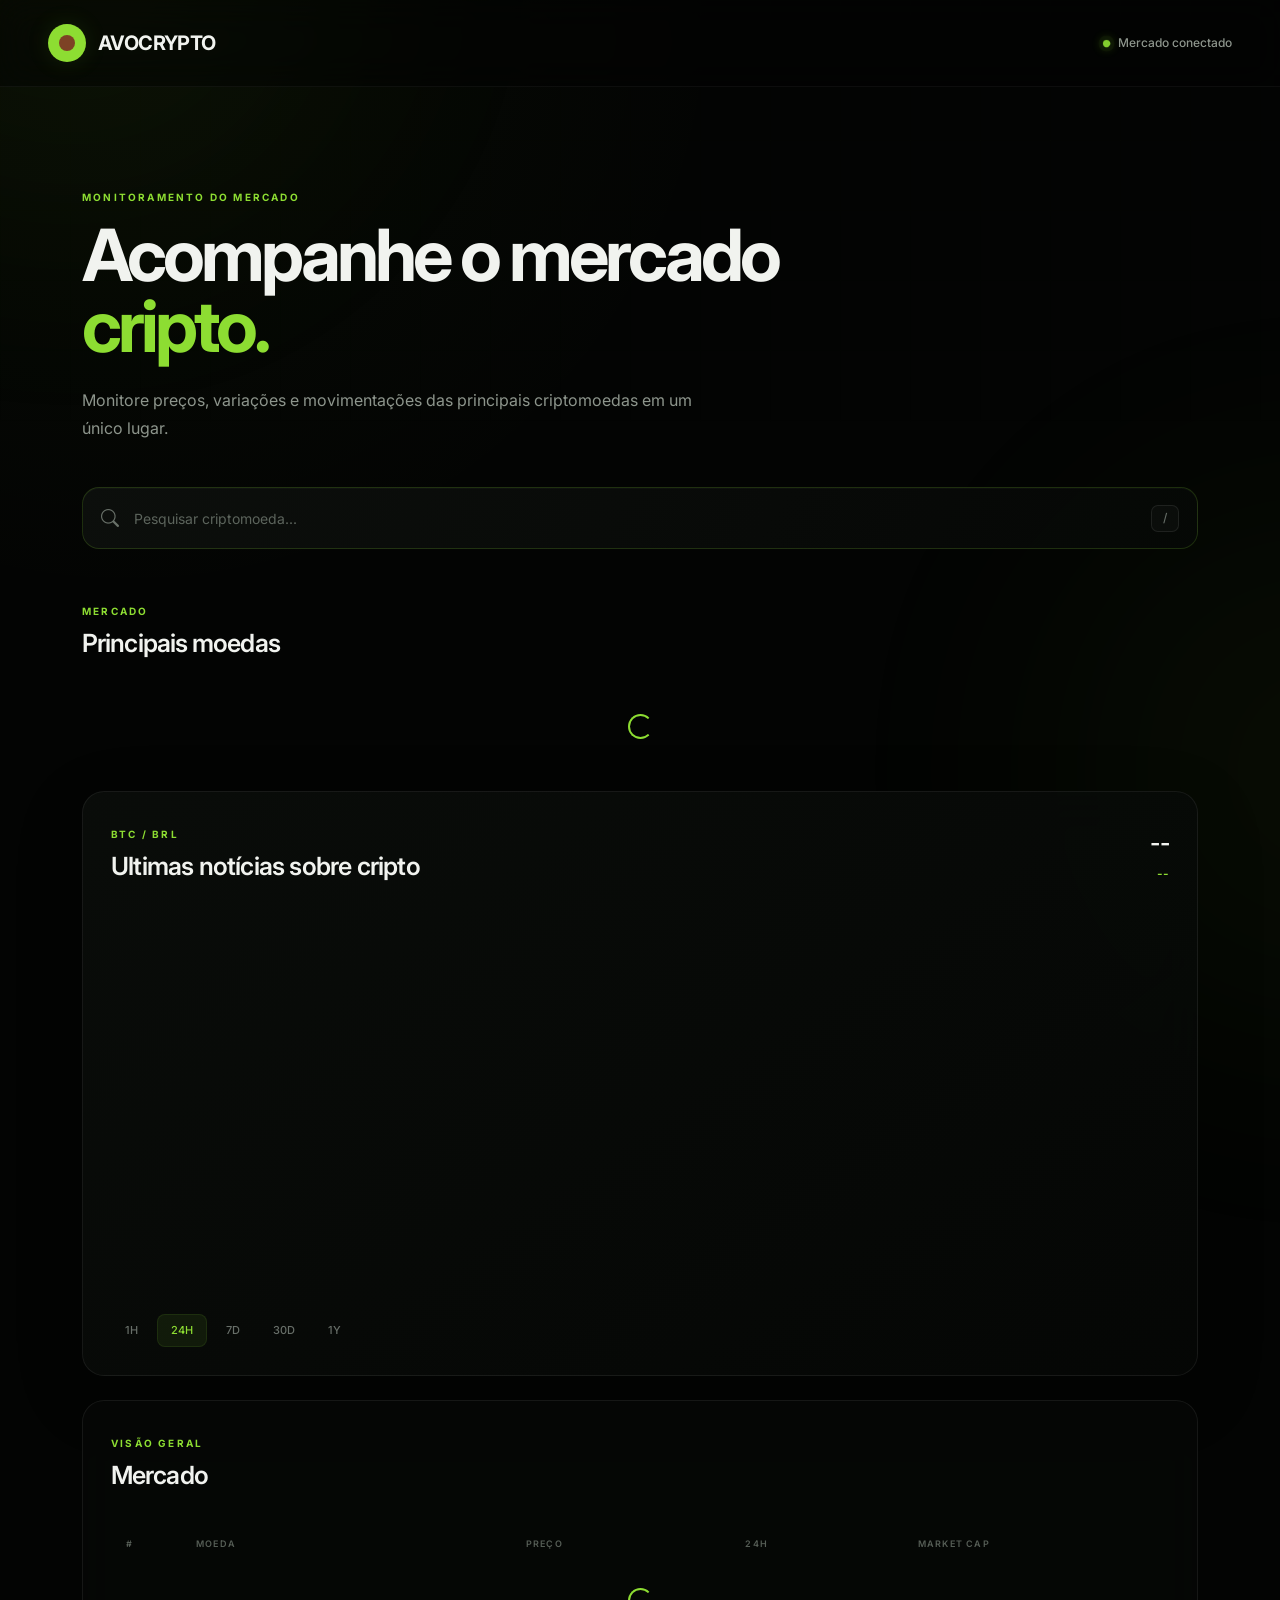
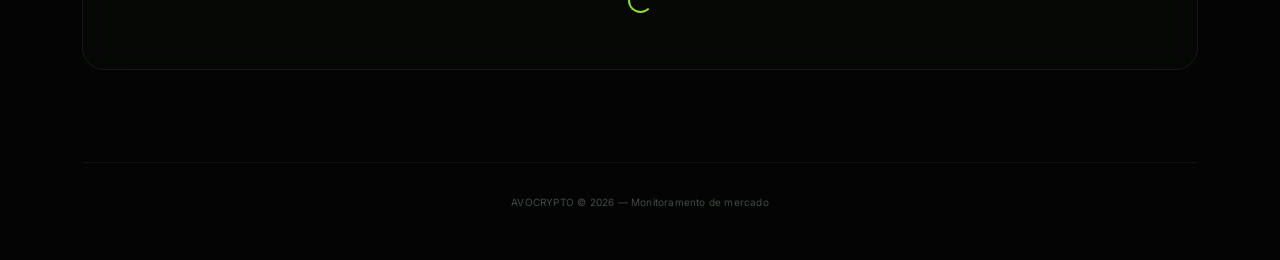
==== Home/home.html @ dbba69f5 "Top 100 cryptos , CREATED" ====
<!DOCTYPE html>
<html lang="pt-BR">

<head>
    <meta charset="UTF-8">

    <meta name="viewport" content="width=device-width, initial-scale=1.0">

    <meta name="description" content="AVOCRYPTO — Monitoramento de preços e movimentações do mercado de criptomoedas.">

    <meta name="theme-color" content="#0b0d0f">

    <title>AVOCRYPTO — Monitoramento</title>


    <!-- =====================================================
         BOOTSTRAP
    ====================================================== -->

    <link href="https://cdn.jsdelivr.net/npm/bootstrap@5.3.8/dist/css/bootstrap.min.css" rel="stylesheet">


    <!-- =====================================================
         BOOTSTRAP ICONS
    ====================================================== -->

    <link rel="stylesheet" href="https://cdn.jsdelivr.net/npm/bootstrap-icons@1.13.1/font/bootstrap-icons.min.css">


    <!-- =====================================================
         CSS
    ====================================================== -->

    <link rel="stylesheet" href="home.css">

</head>


<body>


    <!-- =====================================================
         BACKGROUND
    ====================================================== -->

    <div class="background-glow glow-1" aria-hidden="true"></div>

    <div class="background-glow glow-2" aria-hidden="true"></div>

    <div class="background-grid" aria-hidden="true"></div>



    <!-- =====================================================
         HEADER
    ====================================================== -->

    <header class="container-fluid px-4 px-lg-5 py-4">

        <div class="d-flex align-items-center justify-content-between">

            <!-- LOGO -->

            <a href="#" class="brand text-decoration-none" aria-label="AVOCRYPTO - Página inicial">

                <div class="brand-icon" aria-hidden="true">
                    <div></div>
                </div>

                <span>AVOCRYPTO</span>

            </a>


            <!-- STATUS -->

            <div class="market-status" title="Status da conexão com o mercado">

                <span class="status-dot" aria-hidden="true"></span>

                <span>Mercado conectado</span>

            </div>

        </div>

    </header>



    <!-- =====================================================
         MAIN
    ====================================================== -->

    <main class="container py-4">


        <!-- =================================================
             HERO
        ================================================== -->

        <section class="hero-section reveal" aria-labelledby="hero-title">

            <span class="small-label">
                MONITORAMENTO DO MERCADO
            </span>


            <h1 id="hero-title">

                Acompanhe o mercado

                <span>cripto.</span>

            </h1>


            <p>

                Monitore preços, variações e movimentações
                das principais criptomoedas em um único lugar.

            </p>

        </section>



        <!-- =================================================
             SEARCH
        ================================================== -->

        <section class="search-container reveal" aria-label="Pesquisar criptomoeda">

            <div class="search-box">

                <i class="bi bi-search" aria-hidden="true"></i>


                <label for="cryptoSearch" class="visually-hidden">
                    Pesquisar criptomoeda
                </label>


                <input type="search" id="cryptoSearch" placeholder="Pesquisar criptomoeda..." autocomplete="off"
                    spellcheck="false" aria-label="Pesquisar criptomoeda">


                <span class="search-shortcut" aria-hidden="true">
                    /
                </span>

            </div>

        </section>



        <!-- =================================================
             SEARCH RESULT
        ================================================== -->

        <section class="resultsSearch" id="ResultSearch" aria-live="polite" aria-label="Resultado da pesquisa">
        </section>



        <!-- =================================================
             TOP 3
        ================================================== -->

        <section class="mt-5" aria-labelledby="market-title">

            <div class="section-header reveal">

                <div>

                    <span class="small-label">
                        MERCADO
                    </span>

                    <h2 id="market-title">
                        Principais moedas
                    </h2>

                </div>

            </div>


            <!--
                Os cards são inseridos pelo api.js
                através do ID rankingtop3.
            -->

            <div id="rankingtop3" class="row g-3 mt-2" aria-live="polite">

                <!-- Loading inicial -->

                <div class="col-12">

                    <div class="text-center py-4">

                        <div class="spinner-border" role="status">

                            <span class="visually-hidden">
                                Carregando moedas...
                            </span>

                        </div>

                    </div>

                </div>

            </div>

        </section>



        <!-- =================================================
             GRAPH
        ================================================== -->

        <section class="graph-section mt-4 reveal" aria-labelledby="bitcoin-title">

            <div class="graph-header">

                <div>

                    <span class="small-label">
                        BTC / BRL
                    </span>

                    <h2 id="bitcoin-title">
                        Ultimas notícias sobre cripto
                    </h2>

                </div>


                <div class="graph-price">

                    <strong id="bitcoinPrice">
                        --
                    </strong>

                    <span id="bitcoinChange" class="positive">
                        --
                    </span>

                </div>

            </div>



            <!-- CHART -->

            <div class="chart-area">



            </div>



            <!-- PERÍODO -->

            <div class="period-selector" role="group" aria-label="Período do gráfico">

                <button type="button" data-period="1h">
                    1H
                </button>


                <button type="button" class="selected" data-period="24h" aria-pressed="true">
                    24H
                </button>


                <button type="button" data-period="7d">
                    7D
                </button>


                <button type="button" data-period="30d">
                    30D
                </button>


                <button type="button" data-period="1y">
                    1Y
                </button>

            </div>

        </section>



        <!-- =================================================
             MARKET TABLE
        ================================================== -->

        <section class="table-section mt-4 reveal" aria-labelledby="overview-title">

            <div class="section-header">

                <div>

                    <span class="small-label">
                        VISÃO GERAL
                    </span>

                    <h2 id="overview-title">
                        Mercado
                    </h2>

                </div>

            </div>



            <!-- TABELA -->

            <div class="crypto-table">


                <!-- CABEÇALHO -->

                <div class="table-head" role="row">

                    <span>#</span>

                    <span>Moeda</span>

                    <span>Preço</span>

                    <span>24h</span>

                    <span>Market Cap</span>

                </div>



                <!--
                    O rankingTop100() do api.js
                    coloca as criptomoedas aqui.
                -->

                <div id="ranking100" aria-live="polite">

                    <!-- Loading -->

                    <div class="text-center py-4">

                        <div class="spinner-border" role="status">

                            <span class="visually-hidden">
                                Carregando mercado...
                            </span>

                        </div>

                    </div>

                </div>

            </div>

        </section>

    </main>



    <!-- =====================================================
         FOOTER
    ====================================================== -->

    <footer class="container text-center py-5">

        <div class="footer-line" aria-hidden="true"></div>


        <span>
            AVOCRYPTO © 2026 — Monitoramento de mercado
        </span>

    </footer>



    <!-- =====================================================
         JAVASCRIPT
    ====================================================== -->

    <script src="../jS/api.js"></script>

    <script src="../jS/system.js"></script>

    <script src="../jS/animations.js"></script>


</body>

</html>
---- Home/home.css ----
@import url("https://fonts.googleapis.com/css2?family=Inter:wght@400;500;600;700;800&display=swap");

/* =========================================================
   VARIABLES
========================================================= */

:root {
  --green: #8ddd32;
  --green-dark: #18250f;
  --green-soft: rgba(141, 221, 50, 0.08);
  --green-border: rgba(141, 221, 50, 0.18);

  --background: #030403;
  --surface: #080a08;
  --surface-2: #0c0f0c;
  --surface-3: #111511;

  --border: rgba(255, 255, 255, 0.065);
  --border-hover: rgba(141, 221, 50, 0.28);

  --text: #f1f3ef;
  --muted: #8d958c;
  --muted-dark: #565e56;

  --red: #e87979;

  --radius-sm: 10px;
  --radius-md: 16px;
  --radius-lg: 22px;

  --transition: 0.25s ease;
}

/* =========================================================
   RESET
========================================================= */

* {
  box-sizing: border-box;
  margin: 0;
  padding: 0;
}

html {
  scroll-behavior: smooth;
}

body {
  min-height: 100vh;

  background:
    radial-gradient(
      circle at 10% 0%,
      rgba(141, 221, 50, 0.035),
      transparent 28%
    ),
    var(--background);

  color: var(--text);

  font-family: "Inter", sans-serif;

  overflow-x: hidden;

  -webkit-font-smoothing: antialiased;
}

/* =========================================================
   SELECTION
========================================================= */

::selection {
  background: rgba(141, 221, 50, 0.25);
  color: white;
}

/* =========================================================
   SCROLLBAR
========================================================= */

::-webkit-scrollbar {
  width: 7px;
}

::-webkit-scrollbar-track {
  background: #030403;
}

::-webkit-scrollbar-thumb {
  background: #202520;
  border-radius: 20px;
}

::-webkit-scrollbar-thumb:hover {
  background: #343c34;
}

/* =========================================================
   BACKGROUND
========================================================= */

.background-grid {
  position: fixed;
  inset: 0;

  z-index: -3;

  opacity: 0.12;

  background-image:
    linear-gradient(rgba(141, 221, 50, 0.08) 1px, transparent 1px),
    linear-gradient(90deg, rgba(141, 221, 50, 0.08) 1px, transparent 1px);

  background-size: 70px 70px;

  mask-image: linear-gradient(to bottom, black, transparent 75%);

  pointer-events: none;
}

.background-glow {
  position: fixed;

  width: 500px;
  height: 500px;

  border-radius: 50%;

  filter: blur(140px);

  opacity: 0.055;

  z-index: -2;

  pointer-events: none;
}

.glow-1 {
  background: var(--green);

  top: -300px;
  left: -180px;
}

.glow-2 {
  background: var(--green);

  right: -300px;
  top: 520px;
}

/* =========================================================
   HEADER
========================================================= */

header {
  border-bottom: 1px solid rgba(255, 255, 255, 0.045);

  background: rgba(3, 4, 3, 0.45);

  backdrop-filter: blur(18px);

  position: relative;
  z-index: 10;
}

.brand {
  display: inline-flex;

  align-items: center;

  gap: 12px;

  color: var(--text);

  font-size: 20px;

  font-weight: 700;

  letter-spacing: -0.6px;

  transition: var(--transition);
}

.brand:hover {
  color: white;
  opacity: 0.9;
}

.brand-icon {
  width: 38px;
  height: 38px;

  display: flex;

  align-items: center;
  justify-content: center;

  border-radius: 50%;

  background: var(--green);

  box-shadow: 0 0 25px rgba(141, 221, 50, 0.12);

  transition: var(--transition);
}

.brand:hover .brand-icon {
  transform: rotate(8deg) scale(1.04);

  box-shadow: 0 0 30px rgba(141, 221, 50, 0.2);
}

.brand-icon div {
  width: 16px;
  height: 16px;

  background: #7d4225;

  border-radius: 50%;
}

/* =========================================================
   MARKET STATUS
========================================================= */

.market-status {
  display: flex;

  align-items: center;

  gap: 8px;

  color: var(--muted);

  font-size: 12px;

  font-weight: 500;
}

.status-dot {
  width: 7px;
  height: 7px;

  border-radius: 50%;

  background: var(--green);

  box-shadow:
    0 0 0 4px rgba(141, 221, 50, 0.05),
    0 0 12px rgba(141, 221, 50, 0.65);

  animation: statusPulse 2.5s infinite;
}

@keyframes statusPulse {
  0%,
  100% {
    opacity: 1;
  }

  50% {
    opacity: 0.45;
  }
}

/* =========================================================
   HERO
========================================================= */

.hero-section {
  max-width: 780px;

  padding-top: 72px;
}

.small-label {
  display: inline-block;

  color: var(--green);

  font-size: 10px;

  font-weight: 700;

  letter-spacing: 2.2px;

  line-height: 1.4;
}

.hero-section h1 {
  margin-top: 13px;

  font-size: clamp(42px, 6vw, 72px);

  font-weight: 700;

  letter-spacing: -4px;

  line-height: 0.98;
}

.hero-section h1 span {
  color: var(--green);
}

.hero-section p {
  max-width: 620px;

  margin-top: 25px;

  color: var(--muted);

  font-size: 16px;

  line-height: 1.75;
}

/* =========================================================
   SEARCH
========================================================= */

.search-container {
  margin-top: 45px;

  position: relative;
}

.search-box {
  height: 62px;

  display: flex;

  align-items: center;

  padding: 0 18px;

  border: 1px solid var(--green-border);

  border-radius: 17px;

  background: linear-gradient(
    120deg,
    rgba(13, 16, 13, 0.92),
    rgba(7, 9, 7, 0.78)
  );

  backdrop-filter: blur(25px);

  box-shadow: inset 0 1px 0 rgba(255, 255, 255, 0.025);

  transition:
    border-color 0.3s ease,
    box-shadow 0.3s ease,
    transform 0.3s ease;
}

.search-box:focus-within {
  border-color: rgba(141, 221, 50, 0.5);

  box-shadow:
    0 0 0 4px rgba(141, 221, 50, 0.035),
    0 18px 60px rgba(0, 0, 0, 0.45);
}

.search-box i {
  flex-shrink: 0;

  color: #697169;

  font-size: 18px;
}

.search-box input {
  width: 100%;

  flex: 1;

  border: none;
  outline: none;

  padding: 0 15px;

  background: transparent;

  color: white;

  font-family: inherit;

  font-size: 14px;
}

.search-box input::placeholder {
  color: #5c645c;
}

.search-box input::-webkit-search-cancel-button {
  filter: invert(1);
}

.search-shortcut {
  display: flex;

  align-items: center;
  justify-content: center;

  min-width: 28px;
  height: 27px;

  border: 1px solid rgba(255, 255, 255, 0.08);

  border-radius: 7px;

  background: rgba(255, 255, 255, 0.025);

  color: #656d66;

  font-size: 12px;

  font-weight: 500;
}

/* =========================================================
   SEARCH RESULT
========================================================= */

.resultsSearch {
  width: 100%;
}

.crypto-result {
  margin-top: 15px;

  padding: 0;

  border: 1px solid rgba(141, 221, 50, 0.12);

  border-radius: 17px;

  background: linear-gradient(
    120deg,
    rgba(12, 15, 12, 0.92),
    rgba(7, 9, 7, 0.8)
  );

  backdrop-filter: blur(20px);

  overflow: hidden;

  transition: var(--transition);
}

.crypto-result:hover {
  border-color: rgba(141, 221, 50, 0.28);

  transform: translateY(-2px);

  box-shadow: 0 15px 40px rgba(0, 0, 0, 0.3);
}

.crypto-result .coin-icon {
  flex-shrink: 0;

  background: rgba(141, 221, 50, 0.07);

  border: 1px solid rgba(141, 221, 50, 0.12);
}

.crypto-result-info {
  display: flex;

  flex-direction: column;

  gap: 3px;
}

.crypto-result-info strong {
  color: var(--text);

  font-size: 14px;

  font-weight: 600;
}

.crypto-result-info small {
  color: var(--muted-dark);

  font-size: 10px;

  text-transform: uppercase;

  letter-spacing: 0.8px;
}

.crypto-result-price {
  display: flex;

  flex-direction: column;

  gap: 3px;

  text-align: right;
}

.crypto-result-price strong {
  color: var(--text);

  font-size: 15px;

  font-weight: 600;

  letter-spacing: -0.3px;
}

.crypto-result-price small {
  font-size: 11px;

  font-weight: 600;
}

.crypto-result-meta {
  display: grid;

  grid-template-columns: repeat(4, 1fr);

  gap: 15px;

  padding-top: 14px;

  border-top: 1px solid rgba(255, 255, 255, 0.045);
}

.crypto-result-meta div {
  display: flex;

  flex-direction: column;

  gap: 4px;
}

.crypto-result-meta span {
  color: var(--muted-dark);

  font-size: 9px;

  text-transform: uppercase;

  letter-spacing: 0.7px;
}

.crypto-result-meta strong {
  color: #b9c0b9;

  font-size: 10px;

  font-weight: 500;
}

/* =========================================================
   SECTION HEADERS
========================================================= */

.section-header {
  display: flex;

  align-items: end;

  justify-content: space-between;

  gap: 20px;
}

.section-header h2 {
  margin-top: 7px;

  color: var(--text);

  font-size: 25px;

  font-weight: 600;

  letter-spacing: -0.9px;
}

/* =========================================================
   CRYPTO CARDS
========================================================= */

.crypto-card {
  position: relative;

  min-height: 255px;

  padding: 24px;

  border: 1px solid rgba(255, 255, 255, 0.065);

  border-radius: 20px;

  background: linear-gradient(
    145deg,
    rgba(14, 17, 14, 0.95),
    rgba(6, 8, 6, 0.96)
  );

  overflow: hidden;

  isolation: isolate;

  transition:
    transform 0.35s cubic-bezier(0.2, 0.8, 0.2, 1),
    border-color 0.3s ease,
    box-shadow 0.3s ease;
}

.crypto-card::before {
  content: "";

  position: absolute;

  width: 220px;
  height: 220px;

  right: -100px;
  bottom: -120px;

  border-radius: 50%;

  background: var(--green);

  opacity: 0.025;

  filter: blur(60px);

  z-index: -1;
}

.crypto-card:hover {
  transform: translateY(-6px);

  border-color: rgba(141, 221, 50, 0.25);

  box-shadow:
    0 25px 70px rgba(0, 0, 0, 0.45),
    0 0 30px rgba(141, 221, 50, 0.025);
}

.card-top {
  display: flex;

  align-items: center;

  justify-content: space-between;
}

.coin-info {
  display: flex;

  align-items: center;

  gap: 13px;

  min-width: 0;
}

.coin-info h3 {
  max-width: 150px;

  margin: 0;

  overflow: hidden;

  color: var(--text);

  font-size: 15px;

  font-weight: 600;

  text-overflow: ellipsis;

  white-space: nowrap;
}

.coin-info span {
  display: block;

  margin-top: 2px;

  color: #666e67;

  font-size: 10px;

  text-transform: uppercase;

  letter-spacing: 0.5px;
}

.coin-icon {
  width: 43px;
  height: 43px;

  flex-shrink: 0;

  display: flex;

  align-items: center;
  justify-content: center;

  border: 1px solid rgba(255, 255, 255, 0.045);

  border-radius: 50%;

  background: #151915;

  color: var(--green);

  font-size: 12px;

  font-weight: 700;

  box-shadow: inset 0 0 20px rgba(141, 221, 50, 0.025);
}

.coin-icon.small {
  width: 35px;
  height: 35px;

  font-size: 11px;
}

.star-button {
  width: 34px;
  height: 34px;

  display: flex;

  align-items: center;
  justify-content: center;

  flex-shrink: 0;

  border: 1px solid transparent;

  border-radius: 9px;

  background: transparent;

  color: #505750;

  font-size: 17px;

  cursor: pointer;

  transition: var(--transition);
}

.star-button:hover {
  border-color: rgba(141, 221, 50, 0.12);

  background: rgba(141, 221, 50, 0.05);

  color: var(--green);

  transform: scale(1.05);
}

.price {
  margin-top: 30px;

  color: var(--text);

  font-size: 27px;

  font-weight: 600;

  letter-spacing: -1px;

  line-height: 1.1;
}

.change {
  margin-top: 8px;

  font-size: 12px;

  font-weight: 600;
}

.positive {
  color: var(--green);
}

.negative {
  color: var(--red);
}

/* =========================================================
   MINI CHART
========================================================= */

.mini-chart {
  height: 45px;

  position: relative;

  margin-top: 22px;

  overflow: hidden;

  opacity: 0.75;
}

.chart-line {
  position: absolute;

  width: 130%;
  height: 50px;

  top: 10px;
  left: -10%;

  border-top: 2px solid var(--green);

  transform: rotate(-5deg);

  opacity: 0.6;
}

.chart-two {
  transform: rotate(4deg);
}

.chart-three {
  border-color: var(--red);

  transform: rotate(7deg);
}

/* =========================================================
   GRAPH
========================================================= */

.graph-section {
  padding: 28px;

  border: 1px solid rgba(255, 255, 255, 0.065);

  border-radius: 22px;

  background: linear-gradient(
    145deg,
    rgba(10, 13, 10, 0.92),
    rgba(6, 8, 6, 0.8)
  );

  backdrop-filter: blur(25px);

  overflow: hidden;

  box-shadow: 0 20px 70px rgba(0, 0, 0, 0.15);
}

.graph-header {
  display: flex;

  align-items: center;

  justify-content: space-between;

  gap: 20px;
}

.graph-header h2 {
  margin-top: 7px;

  font-size: 25px;

  font-weight: 600;

  letter-spacing: -0.8px;
}

.graph-price {
  text-align: right;
}

.graph-price strong {
  display: block;

  color: var(--text);

  font-size: 23px;

  font-weight: 600;

  letter-spacing: -0.7px;
}

.graph-price span {
  display: block;

  margin-top: 4px;

  font-size: 12px;

  font-weight: 600;
}

/* =========================================================
   CHART AREA
========================================================= */

.chart-area {
  position: relative;

  height: 350px;

  margin-top: 30px;
}

.chart-grid {
  position: absolute;

  inset: 0;

  background-image: linear-gradient(
    rgba(255, 255, 255, 0.035) 1px,
    transparent 1px
  );

  background-size: 100% 20%;

  pointer-events: none;
}

.main-chart {
  position: absolute;

  inset: 0;

  width: 100%;
  height: 100%;

  overflow: visible;
}

.chart-fill {
  fill: url(#chartGradient);
}

.chart-path {
  fill: none;

  stroke: var(--green);

  stroke-width: 3;

  vector-effect: non-scaling-stroke;

  filter: drop-shadow(0 0 7px rgba(141, 221, 50, 0.3));

  stroke-dasharray: 1500;

  stroke-dashoffset: 1500;

  animation: drawChart 2.5s ease forwards;
}

.chart-labels {
  position: absolute;

  right: 0;
  bottom: -25px;
  left: 0;

  display: flex;

  justify-content: space-between;

  color: var(--muted-dark);

  font-size: 10px;
}

/* =========================================================
   PERIOD SELECTOR
========================================================= */

.period-selector {
  display: flex;

  gap: 5px;

  margin-top: 45px;
}

.period-selector button {
  border: 1px solid transparent;

  border-radius: 8px;

  padding: 7px 13px;

  background: transparent;

  color: #686f69;

  font-family: inherit;

  font-size: 11px;

  font-weight: 500;

  cursor: pointer;

  transition: var(--transition);
}

.period-selector button:hover {
  color: #aeb7ad;

  background: rgba(255, 255, 255, 0.025);
}

.period-selector button.selected {
  border-color: rgba(141, 221, 50, 0.1);

  background: rgba(141, 221, 50, 0.08);

  color: var(--green);
}

/* =========================================================
   TABLE
========================================================= */

.table-section {
  padding: 28px;

  border: 1px solid rgba(255, 255, 255, 0.065);

  border-radius: 22px;

  background: rgba(7, 9, 7, 0.75);

  backdrop-filter: blur(20px);
}

.crypto-table {
  margin-top: 25px;

  overflow-x: auto;
}

.table-head,
.table-row {
  display: grid;

  grid-template-columns:
    55px
    minmax(180px, 2fr)
    minmax(120px, 1.3fr)
    minmax(90px, 1fr)
    minmax(150px, 1.5fr);

  align-items: center;

  gap: 15px;

  min-width: 650px;
}

.table-head {
  padding: 14px 15px;

  color: var(--muted-dark);

  font-size: 9px;

  font-weight: 600;

  text-transform: uppercase;

  letter-spacing: 1.2px;
}

.table-row {
  padding: 15px;

  border-top: 1px solid rgba(255, 255, 255, 0.045);

  color: var(--text);

  transition: var(--transition);
}

.table-row:hover {
  background: rgba(141, 221, 50, 0.025);
}

.rank {
  color: #626a62;

  font-size: 11px;

  font-weight: 500;
}

.table-coin {
  display: flex;

  align-items: center;

  gap: 12px;

  min-width: 0;
}

.table-coin strong {
  display: block;

  overflow: hidden;

  color: var(--text);

  font-size: 13px;

  font-weight: 600;

  text-overflow: ellipsis;

  white-space: nowrap;
}

.table-coin small {
  display: block;

  margin-top: 2px;

  color: var(--muted-dark);

  font-size: 9px;

  text-transform: uppercase;

  letter-spacing: 0.6px;
}

.table-row > strong {
  color: #d9ddd8;

  font-size: 12px;

  font-weight: 500;
}

/* =========================================================
   LOADING
========================================================= */

.spinner-border {
  width: 25px;
  height: 25px;

  border-width: 2px;

  color: var(--green);
}

/* =========================================================
   FOOTER
========================================================= */

footer {
  margin-top: 20px;
}

.footer-line {
  width: 100%;

  height: 1px;

  margin-bottom: 25px;

  background: rgba(255, 255, 255, 0.05);
}

footer span {
  color: #444b45;

  font-size: 10px;

  letter-spacing: 0.2px;
}

/* =========================================================
   REVEAL
========================================================= */

.reveal {
  opacity: 0;

  transform: translateY(22px);
}

.reveal.visible {
  animation: reveal 0.8s cubic-bezier(0.2, 0.8, 0.2, 1) forwards;
}

@keyframes reveal {
  from {
    opacity: 0;

    transform: translateY(22px);
  }

  to {
    opacity: 1;

    transform: translateY(0);
  }
}

/* =========================================================
   CHART ANIMATION
========================================================= */

@keyframes drawChart {
  to {
    stroke-dashoffset: 0;
  }
}

/* =========================================================
   TABLET
========================================================= */

@media (max-width: 992px) {
  .hero-section {
    max-width: 680px;
  }

  .table-head,
  .table-row {
    grid-template-columns:
      45px
      2fr
      1.2fr
      1fr
      1.3fr;
  }
}

/* =========================================================
   MOBILE
========================================================= */

@media (max-width: 768px) {
  header {
    padding-top: 18px !important;
    padding-bottom: 18px !important;
  }

  .brand {
    font-size: 18px;
  }

  .brand-icon {
    width: 34px;
    height: 34px;
  }

  .market-status {
    display: none;
  }

  .hero-section {
    padding-top: 48px;

    max-width: 100%;
  }

  .hero-section h1 {
    font-size: clamp(40px, 12vw, 58px);

    letter-spacing: -2.8px;
  }

  .hero-section p {
    margin-top: 20px;

    font-size: 14px;

    line-height: 1.65;
  }

  .search-container {
    margin-top: 35px;
  }

  .search-box {
    height: 58px;

    border-radius: 15px;

    padding: 0 15px;
  }

  .search-shortcut {
    display: none;
  }

  .section-header {
    align-items: flex-start;

    gap: 15px;
  }

  .section-header h2 {
    font-size: 22px;
  }

  .crypto-card {
    min-height: 235px;

    padding: 20px;

    border-radius: 17px;
  }

  .price {
    margin-top: 25px;

    font-size: 24px;
  }

  .graph-section,
  .table-section {
    padding: 20px;

    border-radius: 18px;
  }

  .graph-header {
    align-items: flex-start;

    gap: 15px;
  }

  .graph-header h2 {
    font-size: 22px;
  }

  .graph-price strong {
    font-size: 17px;
  }

  .graph-price span {
    font-size: 11px;
  }

  .chart-area {
    height: 235px;

    margin-top: 25px;
  }

  .period-selector {
    justify-content: space-between;

    gap: 3px;

    margin-top: 40px;
  }

  .period-selector button {
    flex: 1;

    padding: 8px 5px;

    font-size: 10px;
  }

  .table-head {
    display: none;
  }

  .crypto-table {
    overflow-x: visible;
  }

  .table-row {
    min-width: 0;

    grid-template-columns:
      30px
      1fr
      auto;

    gap: 10px;

    padding: 16px 5px;
  }

  .table-row > span:nth-child(4),
  .table-row > span:nth-child(5) {
    display: none;
  }

  .table-row > strong {
    font-size: 11px;
  }

  .crypto-result {
    padding: 13px !important;
  }

  .crypto-result-meta {
    grid-template-columns: repeat(2, 1fr);

    gap: 12px;
  }

  .crypto-result-price strong {
    font-size: 13px;
  }
}

/* =========================================================
   SMALL MOBILE
========================================================= */

@media (max-width: 480px) {
  .container {
    --bs-gutter-x: 1.25rem;
  }

  .hero-section h1 {
    font-size: 40px;

    letter-spacing: -2.3px;
  }

  .hero-section p {
    font-size: 13px;
  }

  .small-label {
    font-size: 9px;

    letter-spacing: 1.8px;
  }

  .crypto-card {
    min-height: 220px;

    padding: 18px;
  }

  .coin-icon {
    width: 40px;
    height: 40px;

    font-size: 10px;
  }

  .coin-info h3 {
    max-width: 130px;
  }

  .price {
    font-size: 22px;
  }

  .graph-section,
  .table-section {
    padding: 17px;
  }

  .chart-area {
    height: 200px;
  }

  .chart-labels {
    font-size: 8px;
  }

  .crypto-result-meta strong {
    font-size: 9px;
  }

  footer {
    padding-bottom: 30px !important;
  }
}

/* =========================================================
   REDUCED MOTION
========================================================= */

@media (prefers-reduced-motion: reduce) {
  html {
    scroll-behavior: auto;
  }

  *,
  *::before,
  *::after {
    animation-duration: 0.01ms !important;

    animation-iteration-count: 1 !important;

    transition-duration: 0.01ms !important;
  }
}
/* =========================================================
   CRYPTO LOGOS
========================================================= */

.coin-icon {
  width: 43px;
  height: 43px;

  flex-shrink: 0;

  display: flex;

  align-items: center;
  justify-content: center;

  border-radius: 50%;

  background: #151915;

  border: 1px solid rgba(255, 255, 255, 0.05);

  overflow: hidden;

  box-shadow: inset 0 0 20px rgba(141, 221, 50, 0.025);
}

.coin-icon img {
  width: 70%;
  height: 70%;

  object-fit: contain;

  display: block;
}

.coin-icon.small {
  width: 38px;
  height: 38px;

  font-size: 11px;
}

.coin-icon.small img {
  width: 72%;
  height: 72%;
}
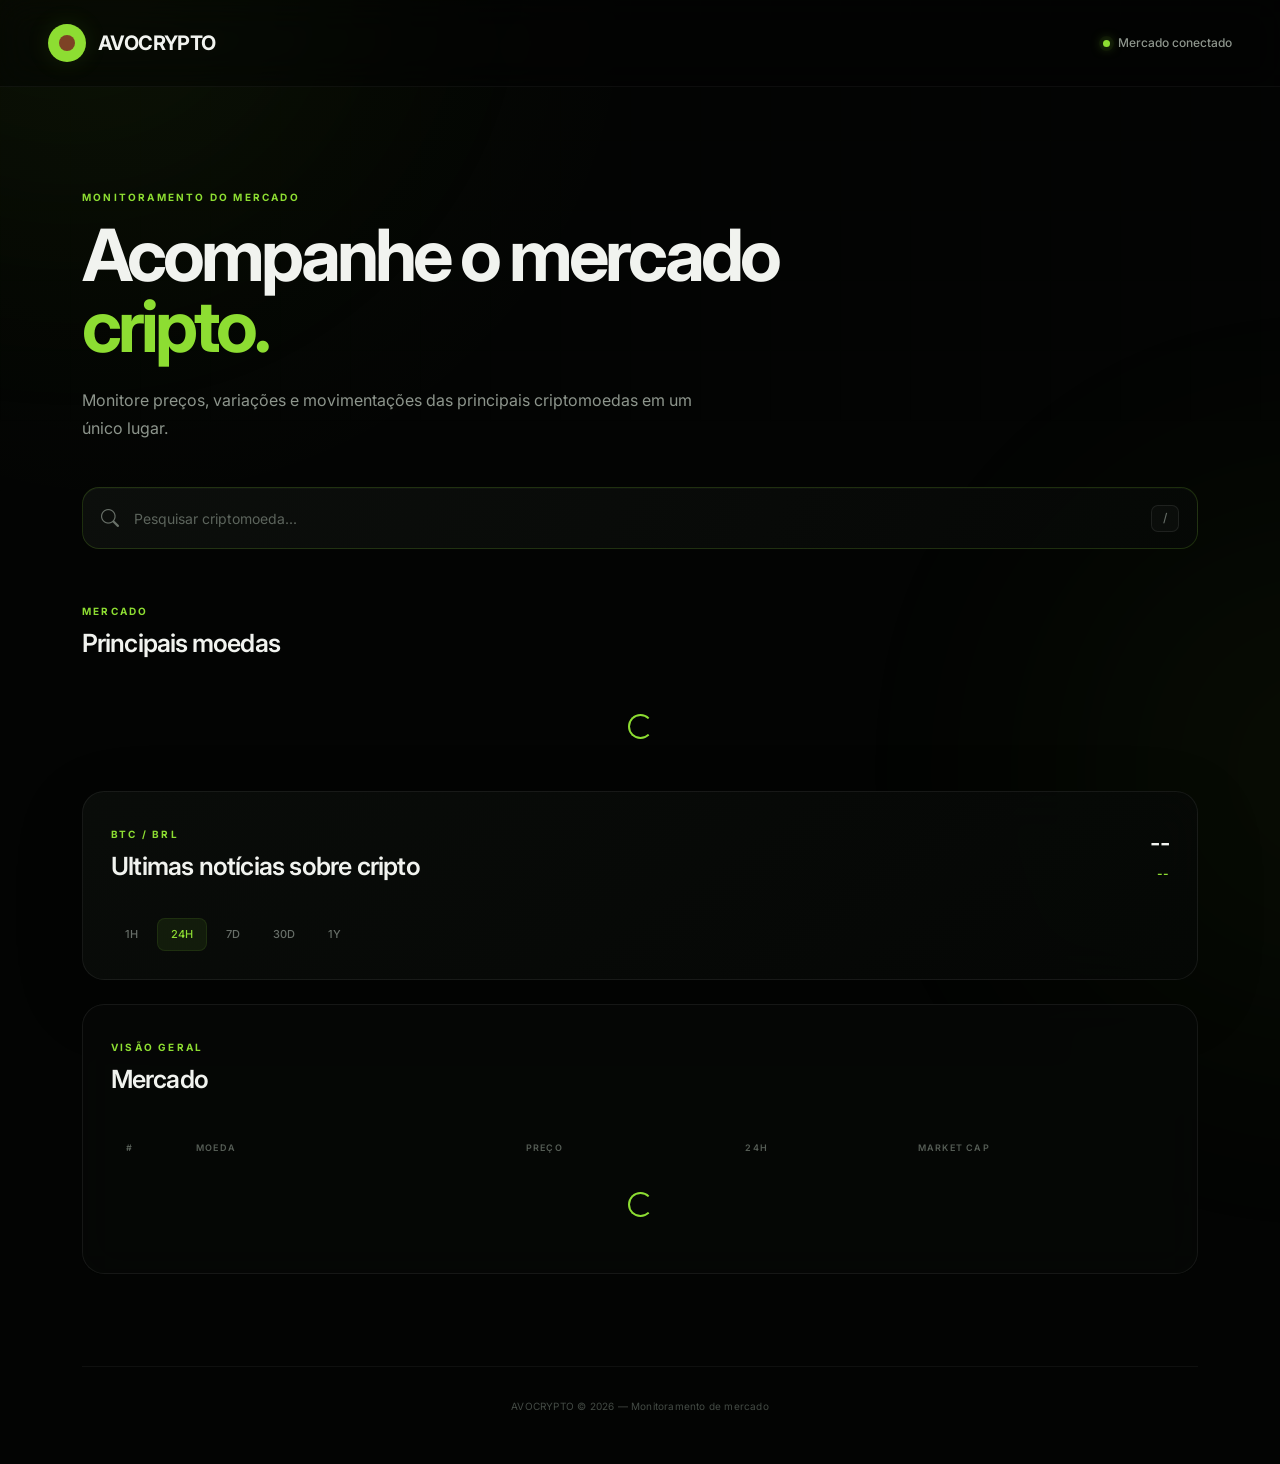
==== commit 09bae671: "News Crypto , CREATED" ====
--- a/Home/home.html
+++ b/Home/home.html
@@ -257,11 +257,8 @@
 
 
             <!-- CHART -->
-
-            <div class="chart-area">
-
-
-
+            <div id="lastNews" class="row g-3">
+                <!-- Notícias serão inseridas aqui -->
             </div>
 
 
@@ -405,6 +402,8 @@
 
     <script src="../jS/animations.js"></script>
 
+    <script src="../jS/news.js"></script>
+
 
 </body>
 
--- a/Home/home.css
+++ b/Home/home.css
@@ -1559,3 +1559,120 @@
   width: 72%;
   height: 72%;
 }
+/* =========================================================
+   NEWS
+========================================================= */
+
+.news-card {
+  position: relative;
+
+  border: 1px solid rgba(255, 255, 255, 0.065);
+  border-radius: 18px;
+
+  background: linear-gradient(
+    145deg,
+    rgba(14, 17, 14, 0.95),
+    rgba(6, 8, 6, 0.96)
+  );
+
+  backdrop-filter: blur(20px);
+
+  overflow: hidden;
+
+  transition:
+    transform 0.3s ease,
+    border-color 0.3s ease,
+    box-shadow 0.3s ease;
+}
+
+.news-card:hover {
+  transform: translateY(-5px);
+
+  border-color: rgba(141, 221, 50, 0.25);
+
+  box-shadow:
+    0 20px 50px rgba(0, 0, 0, 0.4),
+    0 0 25px rgba(141, 221, 50, 0.025);
+}
+
+.news-content {
+  padding: 22px;
+}
+
+.news-source {
+  display: inline-block;
+
+  margin-bottom: 12px;
+
+  color: var(--green);
+
+  font-size: 9px;
+  font-weight: 700;
+
+  text-transform: uppercase;
+  letter-spacing: 1.2px;
+}
+
+.news-card h3 {
+  margin: 0;
+
+  color: var(--text);
+
+  font-size: 16px;
+  font-weight: 600;
+
+  line-height: 1.4;
+  letter-spacing: -0.3px;
+}
+
+.news-card p {
+  margin-top: 12px;
+  margin-bottom: 20px;
+
+  color: var(--muted);
+
+  font-size: 12px;
+  line-height: 1.6;
+
+  display: -webkit-box;
+  -webkit-line-clamp: 3;
+  -webkit-box-orient: vertical;
+
+  overflow: hidden;
+}
+
+.news-footer {
+  display: flex;
+
+  align-items: center;
+  justify-content: space-between;
+
+  gap: 15px;
+
+  padding-top: 14px;
+
+  border-top: 1px solid rgba(255, 255, 255, 0.045);
+}
+
+.news-footer small {
+  color: var(--muted-dark);
+
+  font-size: 9px;
+}
+
+.news-link {
+  color: var(--green);
+
+  font-size: 10px;
+  font-weight: 600;
+
+  text-decoration: none;
+
+  white-space: nowrap;
+
+  transition: var(--transition);
+}
+
+.news-link:hover {
+  color: white;
+}
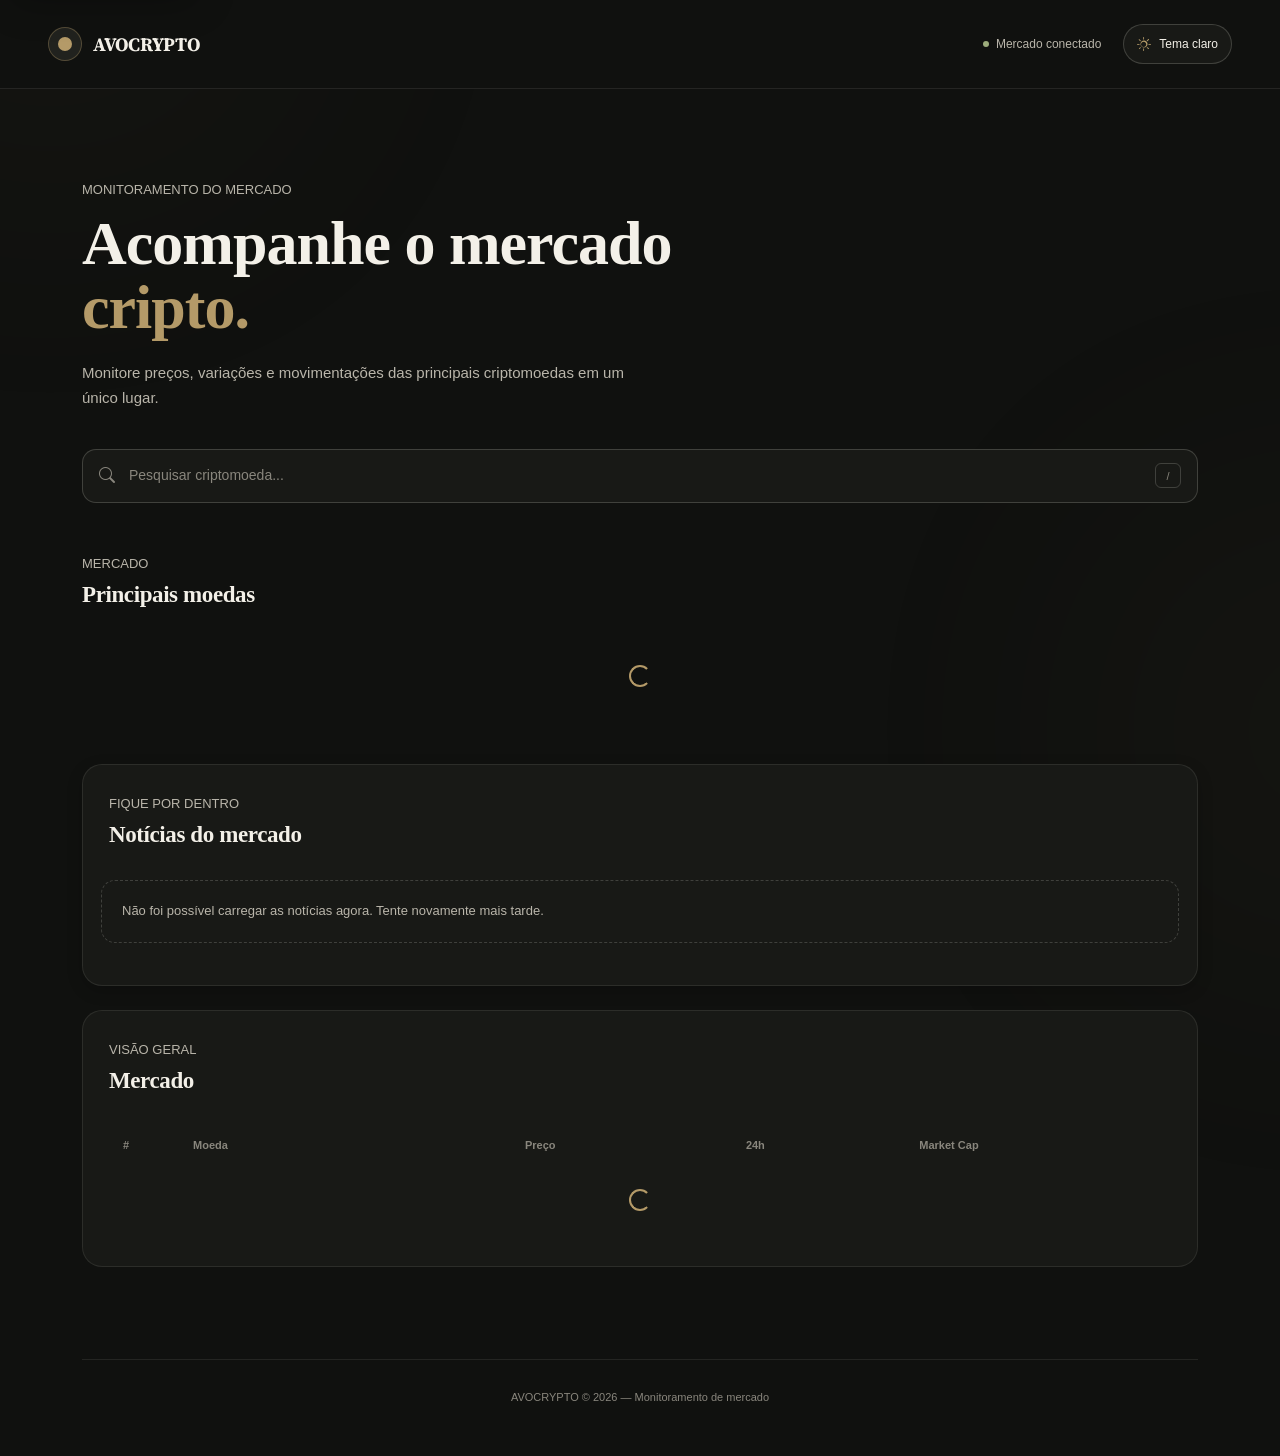
==== commit 139ed6ff: "Refactor news fetching logic and enhance error handling; update styles for improved UI consistency" ====
--- a/Home/home.html
+++ b/Home/home.html
@@ -10,6 +10,7 @@
 
     <meta name="theme-color" content="#0b0d0f">
 
+
     <title>AVOCRYPTO — Monitoramento</title>
 
 
@@ -38,6 +39,7 @@
 
 <body>
 
+    <a class="skip-link" href="#main-content">Pular para o conteúdo</a>
 
     <!-- =====================================================
          BACKGROUND
@@ -57,7 +59,7 @@
 
     <header class="container-fluid px-4 px-lg-5 py-4">
 
-        <div class="d-flex align-items-center justify-content-between">
+        <div class="d-flex align-items-center justify-content-between header-inner">
 
             <!-- LOGO -->
 
@@ -74,12 +76,20 @@
 
             <!-- STATUS -->
 
-            <div class="market-status" title="Status da conexão com o mercado">
-
-                <span class="status-dot" aria-hidden="true"></span>
-
-                <span>Mercado conectado</span>
-
+            <div class="header-actions">
+                <div class="market-status" title="Status da conexão com o mercado">
+
+                    <span class="status-dot" aria-hidden="true"></span>
+
+                    <span>Mercado conectado</span>
+
+                </div>
+
+                <button class="theme-toggle" id="themeToggle" type="button" aria-label="Ativar tema claro"
+                    aria-pressed="false">
+                    <i class="bi bi-sun" aria-hidden="true"></i>
+                    <span>Tema claro</span>
+                </button>
             </div>
 
         </div>
@@ -92,7 +102,7 @@
          MAIN
     ====================================================== -->
 
-    <main class="container py-4">
+    <main class="container py-4" id="main-content">
 
 
         <!-- =================================================
@@ -219,78 +229,34 @@
 
 
 
+
         <!-- =================================================
              GRAPH
         ================================================== -->
 
-        <section class="graph-section mt-4 reveal" aria-labelledby="bitcoin-title">
-
-            <div class="graph-header">
+        <section class="news-section mt-5 reveal" aria-labelledby="news-title">
+
+            <div class="section-header news-heading">
 
                 <div>
 
                     <span class="small-label">
-                        BTC / BRL
+                        FIQUE POR DENTRO
                     </span>
 
-                    <h2 id="bitcoin-title">
-                        Ultimas notícias sobre cripto
+                    <h2 id="news-title">
+                        Notícias do mercado
                     </h2>
 
                 </div>
 
-
-                <div class="graph-price">
-
-                    <strong id="bitcoinPrice">
-                        --
-                    </strong>
-
-                    <span id="bitcoinChange" class="positive">
-                        --
-                    </span>
-
-                </div>
-
             </div>
 
 
 
             <!-- CHART -->
-            <div id="lastNews" class="row g-3">
+            <div id="lastNews" class="row g-3 mt-2" aria-live="polite" aria-busy="true">
                 <!-- Notícias serão inseridas aqui -->
-            </div>
-
-
-
-            <!-- PERÍODO -->
-
-            <div class="period-selector" role="group" aria-label="Período do gráfico">
-
-                <button type="button" data-period="1h">
-                    1H
-                </button>
-
-
-                <button type="button" class="selected" data-period="24h" aria-pressed="true">
-                    24H
-                </button>
-
-
-                <button type="button" data-period="7d">
-                    7D
-                </button>
-
-
-                <button type="button" data-period="30d">
-                    30D
-                </button>
-
-
-                <button type="button" data-period="1y">
-                    1Y
-                </button>
-
             </div>
 
         </section>
@@ -375,6 +341,7 @@
 
 
 
+
     <!-- =====================================================
          FOOTER
     ====================================================== -->
@@ -398,8 +365,6 @@
 
     <script src="../jS/api.js"></script>
 
-    <script src="../jS/system.js"></script>
-
     <script src="../jS/animations.js"></script>
 
     <script src="../jS/news.js"></script>
--- a/Home/home.css
+++ b/Home/home.css
@@ -1,1426 +1,1179 @@
-@import url("https://fonts.googleapis.com/css2?family=Inter:wght@400;500;600;700;800&display=swap");
-
-/* =========================================================
-   VARIABLES
-========================================================= */
-
+@import url("https://fonts.googleapis.com/css2?family=Source+Serif+4:wght@600;700&family=Public+Sans:wght@400;500;600;700&family=IBM+Plex+Mono:wght@500;600&display=swap");
+
+/* =========================================================
+   TOKENS
+========================================================= */
 :root {
-  --green: #8ddd32;
-  --green-dark: #18250f;
-  --green-soft: rgba(141, 221, 50, 0.08);
-  --green-border: rgba(141, 221, 50, 0.18);
-
-  --background: #030403;
-  --surface: #080a08;
-  --surface-2: #0c0f0c;
-  --surface-3: #111511;
-
-  --border: rgba(255, 255, 255, 0.065);
-  --border-hover: rgba(141, 221, 50, 0.28);
-
-  --text: #f1f3ef;
-  --muted: #8d958c;
-  --muted-dark: #565e56;
-
-  --red: #e87979;
-
-  --radius-sm: 10px;
-  --radius-md: 16px;
-  --radius-lg: 22px;
-
-  --transition: 0.25s ease;
+  color-scheme: dark;
+  --c-bg: #10110f;
+  --c-surface: #181916;
+  --c-surface-2: #21221e;
+
+  --c-brand: #b49a68;
+  --c-brand-light: #d0b987;
+  --c-pit: #806549;
+  --c-yellow: #d0b987;
+
+  --c-ink: #f3f0e8;
+  --c-ink-dim: #b9b5aa;
+  --c-ink-faint: #89867d;
+
+  --c-up: #9cac7b;
+  --c-down: #d2877f;
+  --c-up-bg: rgba(156, 172, 123, 0.14);
+  --c-down-bg: rgba(210, 135, 127, 0.14);
+
+  --line: rgba(243, 240, 232, 0.09);
+  --line-strong: rgba(243, 240, 232, 0.18);
+  --brand-line: rgba(180, 154, 104, 0.35);
+
+  --shadow-sm: 0 5px 16px rgba(0, 0, 0, 0.2);
+  --shadow-md: 0 16px 38px rgba(0, 0, 0, 0.28);
+
+  --radius-s: 8px;
+  --radius-m: 14px;
+  --radius-l: 20px;
+
+  --font-display: "Fraunces", serif;
+  --font-sans: "Inter", -apple-system, BlinkMacSystemFont, sans-serif;
+  --font-mono: "IBM Plex Mono", monospace;
+
+  --ease: 0.22s ease;
+
+  --bg: var(--c-bg);
+  --surface: var(--c-surface);
+  --surface-2: var(--c-surface-2);
+  --accent: var(--c-brand);
+  --accent-light: var(--c-brand-light);
+  --accent-line: var(--brand-line);
+  --ink: var(--c-ink);
+  --ink-dim: var(--c-ink-dim);
+  --ink-faint: var(--c-ink-faint);
+  --gain: var(--c-up);
+  --loss: var(--c-down);
+}
+
+:root[data-theme="light"] {
+  color-scheme: light;
+  --c-bg: #f4f1e9;
+  --c-surface: #fffdf8;
+  --c-surface-2: #eee9dd;
+
+  --c-brand: #78613a;
+  --c-brand-light: #5f4b2b;
+  --c-ink: #24241f;
+  --c-ink-dim: #5f5d54;
+  --c-ink-faint: #77746a;
+
+  --c-up: #526b3f;
+  --c-down: #a74f47;
+  --c-up-bg: rgba(82, 107, 63, 0.1);
+  --c-down-bg: rgba(167, 79, 71, 0.1);
+
+  --line: rgba(40, 38, 31, 0.1);
+  --line-strong: rgba(40, 38, 31, 0.19);
+  --brand-line: rgba(120, 97, 58, 0.32);
+
+  --shadow-sm: 0 5px 16px rgba(47, 42, 31, 0.06);
+  --shadow-md: 0 16px 38px rgba(47, 42, 31, 0.1);
 }
 
 /* =========================================================
    RESET
 ========================================================= */
-
 * {
   box-sizing: border-box;
   margin: 0;
   padding: 0;
 }
-
 html {
   scroll-behavior: smooth;
 }
 
 body {
   min-height: 100vh;
-
-  background:
-    radial-gradient(
-      circle at 10% 0%,
-      rgba(141, 221, 50, 0.035),
-      transparent 28%
-    ),
-    var(--background);
-
-  color: var(--text);
-
-  font-family: "Inter", sans-serif;
-
-  overflow-x: hidden;
-
+  overflow-x: clip;
+  background: var(--bg);
+  color: var(--ink);
+  font-family: var(--font-sans);
   -webkit-font-smoothing: antialiased;
-}
-
-/* =========================================================
-   SELECTION
-========================================================= */
+  transition: background-color 0.25s ease, color 0.25s ease;
+}
+
+*:focus-visible {
+  outline: 3px solid var(--accent);
+  outline-offset: 3px;
+}
+
+.skip-link {
+  position: fixed;
+  top: 12px;
+  left: 12px;
+  z-index: 20;
+  padding: 10px 14px;
+  transform: translateY(-160%);
+  border-radius: var(--radius-s);
+  background: var(--surface);
+  color: var(--ink);
+  box-shadow: var(--shadow-md);
+  transition: transform var(--ease);
+}
+.skip-link:focus {
+  transform: translateY(0);
+}
 
 ::selection {
-  background: rgba(141, 221, 50, 0.25);
-  color: white;
-}
-
-/* =========================================================
-   SCROLLBAR
-========================================================= */
+  background: var(--brand-line);
+  color: var(--ink);
+}
 
 ::-webkit-scrollbar {
   width: 7px;
 }
-
 ::-webkit-scrollbar-track {
-  background: #030403;
-}
-
+  background: var(--bg);
+}
 ::-webkit-scrollbar-thumb {
-  background: #202520;
+  background: var(--line-strong);
   border-radius: 20px;
 }
-
 ::-webkit-scrollbar-thumb:hover {
-  background: #343c34;
+  background: var(--accent);
 }
 
 /* =========================================================
    BACKGROUND
 ========================================================= */
-
 .background-grid {
-  position: fixed;
-  inset: 0;
-
-  z-index: -3;
-
-  opacity: 0.12;
-
-  background-image:
-    linear-gradient(rgba(141, 221, 50, 0.08) 1px, transparent 1px),
-    linear-gradient(90deg, rgba(141, 221, 50, 0.08) 1px, transparent 1px);
-
-  background-size: 70px 70px;
-
-  mask-image: linear-gradient(to bottom, black, transparent 75%);
-
-  pointer-events: none;
+  display: none;
 }
 
 .background-glow {
   position: fixed;
-
-  width: 500px;
-  height: 500px;
-
+  width: 420px;
+  height: 420px;
   border-radius: 50%;
-
-  filter: blur(140px);
-
-  opacity: 0.055;
-
+  filter: blur(160px);
+  opacity: 0.06;
   z-index: -2;
-
   pointer-events: none;
 }
-
 .glow-1 {
-  background: var(--green);
-
-  top: -300px;
-  left: -180px;
-}
-
+  background: var(--accent);
+  top: -260px;
+  left: -160px;
+}
 .glow-2 {
-  background: var(--green);
-
-  right: -300px;
+  background: var(--accent);
+  right: -260px;
   top: 520px;
 }
 
+:root[data-theme="light"] .background-glow {
+  opacity: 0.035;
+}
+
 /* =========================================================
    HEADER
 ========================================================= */
-
 header {
-  border-bottom: 1px solid rgba(255, 255, 255, 0.045);
-
-  background: rgba(3, 4, 3, 0.45);
-
-  backdrop-filter: blur(18px);
-
+  border-bottom: 1px solid var(--line);
+  background: var(--bg);
   position: relative;
   z-index: 10;
+  transition: background-color 0.25s ease, border-color 0.25s ease;
+}
+
+.header-inner {
+  max-width: 1440px;
+  margin: 0 auto;
+}
+
+.header-actions {
+  display: flex;
+  align-items: center;
+  gap: 22px;
 }
 
 .brand {
   display: inline-flex;
-
-  align-items: center;
-
-  gap: 12px;
-
-  color: var(--text);
-
-  font-size: 20px;
-
+  align-items: center;
+  gap: 11px;
+  color: var(--ink);
+  font-family: "Source Serif 4", serif;
+  font-size: 19px;
   font-weight: 700;
-
-  letter-spacing: -0.6px;
-
-  transition: var(--transition);
-}
-
+  letter-spacing: -0.3px;
+}
 .brand:hover {
-  color: white;
-  opacity: 0.9;
+  color: var(--accent-light);
 }
 
 .brand-icon {
-  width: 38px;
-  height: 38px;
-
-  display: flex;
-
+  width: 34px;
+  height: 34px;
+  display: flex;
   align-items: center;
   justify-content: center;
-
   border-radius: 50%;
-
-  background: var(--green);
-
-  box-shadow: 0 0 25px rgba(141, 221, 50, 0.12);
-
-  transition: var(--transition);
-}
-
+  border: 1px solid var(--brand-line);
+  background: var(--surface-2);
+  transition: transform var(--ease);
+}
 .brand:hover .brand-icon {
-  transform: rotate(8deg) scale(1.04);
-
-  box-shadow: 0 0 30px rgba(141, 221, 50, 0.2);
+  transform: rotate(6deg);
 }
 
 .brand-icon div {
-  width: 16px;
-  height: 16px;
-
-  background: #7d4225;
-
+  width: 14px;
+  height: 14px;
+  background: var(--accent);
   border-radius: 50%;
 }
 
-/* =========================================================
-   MARKET STATUS
-========================================================= */
-
 .market-status {
   display: flex;
-
-  align-items: center;
-
+  align-items: center;
+  gap: 7px;
+  color: var(--ink-dim);
+  font-size: 12px;
+}
+
+.status-dot {
+  width: 6px;
+  height: 6px;
+  border-radius: 50%;
+  background: var(--gain);
+}
+
+.theme-toggle {
+  min-height: 40px;
+  display: inline-flex;
+  align-items: center;
+  justify-content: center;
   gap: 8px;
-
-  color: var(--muted);
-
-  font-size: 12px;
-
-  font-weight: 500;
-}
-
-.status-dot {
-  width: 7px;
-  height: 7px;
-
-  border-radius: 50%;
-
-  background: var(--green);
-
-  box-shadow:
-    0 0 0 4px rgba(141, 221, 50, 0.05),
-    0 0 12px rgba(141, 221, 50, 0.65);
-
-  animation: statusPulse 2.5s infinite;
-}
-
-@keyframes statusPulse {
-  0%,
-  100% {
-    opacity: 1;
-  }
-
-  50% {
-    opacity: 0.45;
-  }
+  padding: 0 13px;
+  border: 1px solid var(--line-strong);
+  border-radius: 999px;
+  background: var(--surface);
+  color: var(--ink);
+  font: 500 12px/1 var(--font-sans);
+  cursor: pointer;
+  transition: background-color var(--ease), border-color var(--ease), transform var(--ease);
+}
+.theme-toggle:hover {
+  transform: translateY(-1px);
+  border-color: var(--accent);
+  background: var(--surface-2);
+}
+.theme-toggle i {
+  color: var(--accent);
+  font-size: 14px;
 }
 
 /* =========================================================
    HERO
 ========================================================= */
-
 .hero-section {
-  max-width: 780px;
-
-  padding-top: 72px;
+  max-width: 740px;
+  padding-top: 64px;
 }
 
 .small-label {
   display: inline-block;
-
-  color: var(--green);
-
-  font-size: 10px;
-
+  color: var(--ink-dim);
+  font-size: 13px;
+}
+
+.hero-section h1 {
+  margin-top: 10px;
+  font-family: var(--font-display);
+  font-size: clamp(38px, 5.5vw, 62px);
   font-weight: 700;
-
-  letter-spacing: 2.2px;
-
-  line-height: 1.4;
-}
-
-.hero-section h1 {
-  margin-top: 13px;
-
-  font-size: clamp(42px, 6vw, 72px);
-
-  font-weight: 700;
-
-  letter-spacing: -4px;
-
-  line-height: 0.98;
-}
-
+  letter-spacing: -1px;
+  line-height: 1.04;
+}
 .hero-section h1 span {
-  color: var(--green);
+  color: var(--accent);
 }
 
 .hero-section p {
-  max-width: 620px;
-
-  margin-top: 25px;
-
-  color: var(--muted);
-
-  font-size: 16px;
-
-  line-height: 1.75;
+  max-width: 580px;
+  margin-top: 20px;
+  color: var(--ink-dim);
+  font-size: 15px;
+  line-height: 1.7;
 }
 
 /* =========================================================
    SEARCH
 ========================================================= */
-
 .search-container {
-  margin-top: 45px;
-
+  margin-top: 38px;
   position: relative;
 }
 
 .search-box {
-  height: 62px;
-
-  display: flex;
-
-  align-items: center;
-
-  padding: 0 18px;
-
-  border: 1px solid var(--green-border);
-
-  border-radius: 17px;
-
-  background: linear-gradient(
-    120deg,
-    rgba(13, 16, 13, 0.92),
-    rgba(7, 9, 7, 0.78)
-  );
-
-  backdrop-filter: blur(25px);
-
-  box-shadow: inset 0 1px 0 rgba(255, 255, 255, 0.025);
-
-  transition:
-    border-color 0.3s ease,
-    box-shadow 0.3s ease,
-    transform 0.3s ease;
-}
-
+  height: 54px;
+  display: flex;
+  align-items: center;
+  padding: 0 16px;
+  border: 1px solid var(--line-strong);
+  border-radius: var(--radius-m);
+  background: var(--surface);
+  transition: border-color var(--ease);
+}
 .search-box:focus-within {
-  border-color: rgba(141, 221, 50, 0.5);
-
-  box-shadow:
-    0 0 0 4px rgba(141, 221, 50, 0.035),
-    0 18px 60px rgba(0, 0, 0, 0.45);
+  border-color: var(--accent-line);
 }
 
 .search-box i {
   flex-shrink: 0;
-
-  color: #697169;
-
-  font-size: 18px;
+  color: var(--ink-faint);
+  font-size: 16px;
 }
 
 .search-box input {
   width: 100%;
-
   flex: 1;
-
   border: none;
   outline: none;
-
-  padding: 0 15px;
-
+  padding: 0 14px;
   background: transparent;
-
-  color: white;
-
+  color: var(--ink);
   font-family: inherit;
-
   font-size: 14px;
 }
-
 .search-box input::placeholder {
-  color: #5c645c;
-}
-
+  color: var(--ink-faint);
+}
 .search-box input::-webkit-search-cancel-button {
   filter: invert(1);
 }
 
 .search-shortcut {
   display: flex;
-
   align-items: center;
   justify-content: center;
-
-  min-width: 28px;
-  height: 27px;
-
-  border: 1px solid rgba(255, 255, 255, 0.08);
-
-  border-radius: 7px;
-
-  background: rgba(255, 255, 255, 0.025);
-
-  color: #656d66;
-
-  font-size: 12px;
-
-  font-weight: 500;
+  min-width: 26px;
+  height: 25px;
+  border: 1px solid var(--line-strong);
+  border-radius: 6px;
+  color: var(--ink-faint);
+  font-size: 11px;
 }
 
 /* =========================================================
    SEARCH RESULT
 ========================================================= */
-
 .resultsSearch {
   width: 100%;
 }
 
 .crypto-result {
-  margin-top: 15px;
-
-  padding: 0;
-
-  border: 1px solid rgba(141, 221, 50, 0.12);
-
-  border-radius: 17px;
-
-  background: linear-gradient(
-    120deg,
-    rgba(12, 15, 12, 0.92),
-    rgba(7, 9, 7, 0.8)
-  );
-
-  backdrop-filter: blur(20px);
-
+  margin-top: 14px;
+  border: 1px solid var(--line);
+  border-radius: var(--radius-m);
+  background: var(--surface);
   overflow: hidden;
-
-  transition: var(--transition);
-}
-
+  transition: border-color var(--ease);
+}
 .crypto-result:hover {
-  border-color: rgba(141, 221, 50, 0.28);
-
-  transform: translateY(-2px);
-
-  box-shadow: 0 15px 40px rgba(0, 0, 0, 0.3);
+  border-color: var(--line-strong);
 }
 
 .crypto-result .coin-icon {
-  flex-shrink: 0;
-
-  background: rgba(141, 221, 50, 0.07);
-
-  border: 1px solid rgba(141, 221, 50, 0.12);
+  background: var(--surface-2);
+  border: 1px solid var(--line);
 }
 
 .crypto-result-info {
   display: flex;
-
   flex-direction: column;
-
   gap: 3px;
 }
-
 .crypto-result-info strong {
-  color: var(--text);
-
+  color: var(--ink);
   font-size: 14px;
-
-  font-weight: 600;
-}
-
+  font-weight: 600;
+}
 .crypto-result-info small {
-  color: var(--muted-dark);
-
-  font-size: 10px;
-
-  text-transform: uppercase;
-
-  letter-spacing: 0.8px;
+  color: var(--ink-faint);
+  font-size: 11px;
 }
 
 .crypto-result-price {
   display: flex;
-
   flex-direction: column;
-
   gap: 3px;
-
   text-align: right;
 }
-
 .crypto-result-price strong {
-  color: var(--text);
-
-  font-size: 15px;
-
-  font-weight: 600;
-
-  letter-spacing: -0.3px;
-}
-
+  color: var(--ink);
+  font-family: "IBM Plex Mono", monospace;
+  font-size: 14px;
+  font-weight: 600;
+}
 .crypto-result-price small {
+  font-family: "IBM Plex Mono", monospace;
   font-size: 11px;
-
   font-weight: 600;
 }
 
 .crypto-result-meta {
   display: grid;
-
   grid-template-columns: repeat(4, 1fr);
-
   gap: 15px;
-
   padding-top: 14px;
-
-  border-top: 1px solid rgba(255, 255, 255, 0.045);
-}
-
+  border-top: 1px solid var(--line);
+}
 .crypto-result-meta div {
   display: flex;
-
   flex-direction: column;
-
   gap: 4px;
 }
-
 .crypto-result-meta span {
-  color: var(--muted-dark);
-
-  font-size: 9px;
-
-  text-transform: uppercase;
-
-  letter-spacing: 0.7px;
-}
-
+  color: var(--ink-faint);
+  font-size: 11px;
+}
 .crypto-result-meta strong {
-  color: #b9c0b9;
-
-  font-size: 10px;
-
+  color: var(--ink-dim);
+  font-family: "IBM Plex Mono", monospace;
+  font-size: 11px;
   font-weight: 500;
 }
 
 /* =========================================================
    SECTION HEADERS
 ========================================================= */
-
 .section-header {
   display: flex;
-
   align-items: end;
-
   justify-content: space-between;
-
   gap: 20px;
 }
-
 .section-header h2 {
-  margin-top: 7px;
-
-  color: var(--text);
-
-  font-size: 25px;
-
-  font-weight: 600;
-
-  letter-spacing: -0.9px;
+  margin-top: 6px;
+  font-family: var(--font-display);
+  color: var(--ink);
+  font-size: 23px;
+  font-weight: 700;
+  letter-spacing: -0.4px;
 }
 
 /* =========================================================
    CRYPTO CARDS
 ========================================================= */
-
 .crypto-card {
   position: relative;
-
-  min-height: 255px;
-
-  padding: 24px;
-
-  border: 1px solid rgba(255, 255, 255, 0.065);
-
-  border-radius: 20px;
-
-  background: linear-gradient(
-    145deg,
-    rgba(14, 17, 14, 0.95),
-    rgba(6, 8, 6, 0.96)
-  );
-
-  overflow: hidden;
-
-  isolation: isolate;
-
-  transition:
-    transform 0.35s cubic-bezier(0.2, 0.8, 0.2, 1),
-    border-color 0.3s ease,
-    box-shadow 0.3s ease;
-}
-
-.crypto-card::before {
-  content: "";
-
-  position: absolute;
-
-  width: 220px;
-  height: 220px;
-
-  right: -100px;
-  bottom: -120px;
-
-  border-radius: 50%;
-
-  background: var(--green);
-
-  opacity: 0.025;
-
-  filter: blur(60px);
-
-  z-index: -1;
-}
-
+  min-height: 240px;
+  padding: 22px;
+  border: 1px solid var(--line);
+  border-radius: var(--radius-l);
+  background: var(--surface);
+  box-shadow: var(--shadow-sm);
+  transition: transform var(--ease), border-color var(--ease), background-color var(--ease), box-shadow var(--ease);
+}
 .crypto-card:hover {
-  transform: translateY(-6px);
-
-  border-color: rgba(141, 221, 50, 0.25);
-
-  box-shadow:
-    0 25px 70px rgba(0, 0, 0, 0.45),
-    0 0 30px rgba(141, 221, 50, 0.025);
+  transform: translateY(-4px);
+  border-color: var(--line-strong);
+  box-shadow: var(--shadow-md);
 }
 
 .card-top {
   display: flex;
-
-  align-items: center;
-
+  align-items: center;
   justify-content: space-between;
 }
 
 .coin-info {
   display: flex;
-
-  align-items: center;
-
-  gap: 13px;
-
+  align-items: center;
+  gap: 12px;
   min-width: 0;
 }
-
 .coin-info h3 {
   max-width: 150px;
-
-  margin: 0;
-
   overflow: hidden;
-
-  color: var(--text);
-
+  color: var(--ink);
   font-size: 15px;
-
-  font-weight: 600;
-
+  font-weight: 600;
   text-overflow: ellipsis;
-
   white-space: nowrap;
 }
-
 .coin-info span {
   display: block;
-
   margin-top: 2px;
-
-  color: #666e67;
-
-  font-size: 10px;
-
-  text-transform: uppercase;
-
-  letter-spacing: 0.5px;
+  color: var(--ink-faint);
+  font-size: 11px;
 }
 
 .coin-icon {
-  width: 43px;
-  height: 43px;
-
+  width: 42px;
+  height: 42px;
   flex-shrink: 0;
-
-  display: flex;
-
+  display: flex;
   align-items: center;
   justify-content: center;
-
-  border: 1px solid rgba(255, 255, 255, 0.045);
-
+  border: 1px solid var(--line);
   border-radius: 50%;
-
-  background: #151915;
-
-  color: var(--green);
-
+  background: var(--surface-2);
+  color: var(--accent);
   font-size: 12px;
-
   font-weight: 700;
-
-  box-shadow: inset 0 0 20px rgba(141, 221, 50, 0.025);
-}
-
+  overflow: hidden;
+}
+.coin-icon img {
+  width: 70%;
+  height: 70%;
+  object-fit: contain;
+  display: block;
+}
 .coin-icon.small {
-  width: 35px;
-  height: 35px;
-
+  width: 36px;
+  height: 36px;
   font-size: 11px;
 }
+.coin-icon.small img {
+  width: 72%;
+  height: 72%;
+}
 
 .star-button {
-  width: 34px;
-  height: 34px;
-
-  display: flex;
-
+  width: 32px;
+  height: 32px;
+  display: flex;
   align-items: center;
   justify-content: center;
-
   flex-shrink: 0;
-
   border: 1px solid transparent;
-
-  border-radius: 9px;
-
+  border-radius: var(--radius-s);
   background: transparent;
-
-  color: #505750;
-
-  font-size: 17px;
-
+  color: var(--ink-faint);
+  font-size: 16px;
   cursor: pointer;
-
-  transition: var(--transition);
-}
-
+  transition: var(--ease);
+}
 .star-button:hover {
-  border-color: rgba(141, 221, 50, 0.12);
-
-  background: rgba(141, 221, 50, 0.05);
-
-  color: var(--green);
-
-  transform: scale(1.05);
+  border-color: var(--line-strong);
+  color: var(--accent);
+}
+.star-button:focus-visible {
+  outline-offset: 1px;
 }
 
 .price {
-  margin-top: 30px;
-
-  color: var(--text);
-
-  font-size: 27px;
-
-  font-weight: 600;
-
-  letter-spacing: -1px;
-
-  line-height: 1.1;
+  margin-top: 26px;
+  color: var(--ink);
+  font-family: "IBM Plex Mono", monospace;
+  font-size: 25px;
+  font-weight: 600;
+  letter-spacing: -0.3px;
 }
 
 .change {
-  margin-top: 8px;
-
+  margin-top: 7px;
+  font-family: "IBM Plex Mono", monospace;
   font-size: 12px;
-
-  font-weight: 600;
-}
-
+  font-weight: 600;
+}
 .positive {
-  color: var(--green);
-}
-
+  color: var(--gain);
+}
 .negative {
-  color: var(--red);
+  color: var(--loss);
 }
 
 /* =========================================================
    MINI CHART
 ========================================================= */
-
 .mini-chart {
-  height: 45px;
-
+  height: 42px;
   position: relative;
-
-  margin-top: 22px;
-
+  margin-top: 20px;
   overflow: hidden;
-
-  opacity: 0.75;
-}
-
+}
 .chart-line {
   position: absolute;
-
-  width: 130%;
-  height: 50px;
-
-  top: 10px;
-  left: -10%;
-
-  border-top: 2px solid var(--green);
-
-  transform: rotate(-5deg);
-
-  opacity: 0.6;
-}
-
+  width: 100%;
+  height: 1px;
+  top: 20px;
+  left: 0;
+  background: linear-gradient(
+    90deg,
+    transparent,
+    var(--gain) 40%,
+    var(--gain) 60%,
+    transparent
+  );
+  opacity: 0.5;
+}
 .chart-two {
-  transform: rotate(4deg);
-}
-
+  top: 24px;
+  opacity: 0.3;
+}
 .chart-three {
-  border-color: var(--red);
-
-  transform: rotate(7deg);
+  background: linear-gradient(
+    90deg,
+    transparent,
+    var(--loss) 40%,
+    var(--loss) 60%,
+    transparent
+  );
 }
 
 /* =========================================================
    GRAPH
 ========================================================= */
-
 .graph-section {
-  padding: 28px;
-
-  border: 1px solid rgba(255, 255, 255, 0.065);
-
-  border-radius: 22px;
-
-  background: linear-gradient(
-    145deg,
-    rgba(10, 13, 10, 0.92),
-    rgba(6, 8, 6, 0.8)
-  );
-
-  backdrop-filter: blur(25px);
-
-  overflow: hidden;
-
-  box-shadow: 0 20px 70px rgba(0, 0, 0, 0.15);
+  padding: 26px;
+  border: 1px solid var(--line);
+  border-radius: var(--radius-l);
+  background: var(--surface);
+}
+
+.news-section {
+  padding: 26px;
+  border: 1px solid var(--line);
+  border-radius: var(--radius-l);
+  background: var(--surface);
+  box-shadow: var(--shadow-sm);
+}
+
+.news-heading {
+  margin-bottom: 6px;
+}
+
+.news-heading h2 {
+  margin-top: 6px;
+  color: var(--ink);
+  font-family: var(--font-display);
+  font-size: 23px;
+  font-weight: 700;
+  letter-spacing: -0.4px;
 }
 
 .graph-header {
   display: flex;
-
-  align-items: center;
-
+  align-items: center;
   justify-content: space-between;
-
   gap: 20px;
 }
-
 .graph-header h2 {
-  margin-top: 7px;
-
-  font-size: 25px;
-
-  font-weight: 600;
-
-  letter-spacing: -0.8px;
+  margin-top: 6px;
+  font-family: "Source Serif 4", serif;
+  font-size: 23px;
+  font-weight: 700;
+  letter-spacing: -0.4px;
 }
 
 .graph-price {
   text-align: right;
 }
-
 .graph-price strong {
   display: block;
-
-  color: var(--text);
-
-  font-size: 23px;
-
-  font-weight: 600;
-
-  letter-spacing: -0.7px;
-}
-
+  color: var(--ink);
+  font-family: "IBM Plex Mono", monospace;
+  font-size: 21px;
+  font-weight: 600;
+}
 .graph-price span {
   display: block;
-
   margin-top: 4px;
-
+  font-family: "IBM Plex Mono", monospace;
   font-size: 12px;
-
   font-weight: 600;
 }
 
 /* =========================================================
    CHART AREA
 ========================================================= */
-
 .chart-area {
   position: relative;
-
-  height: 350px;
-
-  margin-top: 30px;
+  height: 340px;
+  margin-top: 28px;
 }
 
 .chart-grid {
   position: absolute;
-
   inset: 0;
-
-  background-image: linear-gradient(
-    rgba(255, 255, 255, 0.035) 1px,
-    transparent 1px
-  );
-
+  background-image: linear-gradient(var(--line) 1px, transparent 1px);
   background-size: 100% 20%;
-
   pointer-events: none;
 }
 
 .main-chart {
   position: absolute;
-
   inset: 0;
-
   width: 100%;
   height: 100%;
-
   overflow: visible;
 }
-
 .chart-fill {
   fill: url(#chartGradient);
 }
 
 .chart-path {
   fill: none;
-
-  stroke: var(--green);
-
-  stroke-width: 3;
-
+  stroke: var(--gain);
+  stroke-width: 2;
   vector-effect: non-scaling-stroke;
-
-  filter: drop-shadow(0 0 7px rgba(141, 221, 50, 0.3));
-
   stroke-dasharray: 1500;
-
   stroke-dashoffset: 1500;
-
-  animation: drawChart 2.5s ease forwards;
+  animation: drawChart 1.4s ease forwards;
+}
+@keyframes drawChart {
+  to {
+    stroke-dashoffset: 0;
+  }
 }
 
 .chart-labels {
   position: absolute;
-
   right: 0;
-  bottom: -25px;
+  bottom: -24px;
   left: 0;
-
-  display: flex;
-
+  display: flex;
   justify-content: space-between;
-
-  color: var(--muted-dark);
-
+  color: var(--ink-faint);
+  font-family: "IBM Plex Mono", monospace;
   font-size: 10px;
 }
 
 /* =========================================================
    PERIOD SELECTOR
 ========================================================= */
-
 .period-selector {
   display: flex;
-
-  gap: 5px;
-
-  margin-top: 45px;
-}
-
+  gap: 4px;
+  margin-top: 42px;
+}
 .period-selector button {
   border: 1px solid transparent;
-
-  border-radius: 8px;
-
-  padding: 7px 13px;
-
+  border-radius: var(--radius-s);
+  padding: 7px 12px;
   background: transparent;
-
-  color: #686f69;
-
+  color: var(--ink-faint);
   font-family: inherit;
-
-  font-size: 11px;
-
+  font-size: 12px;
   font-weight: 500;
-
   cursor: pointer;
-
-  transition: var(--transition);
-}
-
+  transition: var(--ease);
+}
 .period-selector button:hover {
-  color: #aeb7ad;
-
-  background: rgba(255, 255, 255, 0.025);
-}
-
+  color: var(--ink-dim);
+}
 .period-selector button.selected {
-  border-color: rgba(141, 221, 50, 0.1);
-
-  background: rgba(141, 221, 50, 0.08);
-
-  color: var(--green);
+  border-color: var(--line-strong);
+  background: var(--surface-2);
+  color: var(--ink);
 }
 
 /* =========================================================
    TABLE
 ========================================================= */
-
 .table-section {
-  padding: 28px;
-
-  border: 1px solid rgba(255, 255, 255, 0.065);
-
-  border-radius: 22px;
-
-  background: rgba(7, 9, 7, 0.75);
-
-  backdrop-filter: blur(20px);
+  padding: 26px;
+  border: 1px solid var(--line);
+  border-radius: var(--radius-l);
+  background: var(--surface);
 }
 
 .crypto-table {
-  margin-top: 25px;
-
+  margin-top: 22px;
   overflow-x: auto;
 }
 
 .table-head,
 .table-row {
   display: grid;
-
   grid-template-columns:
-    55px
-    minmax(180px, 2fr)
-    minmax(120px, 1.3fr)
-    minmax(90px, 1fr)
+    55px minmax(180px, 2fr) minmax(120px, 1.3fr) minmax(90px, 1fr)
     minmax(150px, 1.5fr);
-
-  align-items: center;
-
+  align-items: center;
   gap: 15px;
-
   min-width: 650px;
 }
 
 .table-head {
-  padding: 14px 15px;
-
-  color: var(--muted-dark);
-
-  font-size: 9px;
-
-  font-weight: 600;
-
-  text-transform: uppercase;
-
-  letter-spacing: 1.2px;
+  padding: 12px 14px;
+  color: var(--ink-faint);
+  font-size: 11px;
+  font-weight: 600;
 }
 
 .table-row {
-  padding: 15px;
-
-  border-top: 1px solid rgba(255, 255, 255, 0.045);
-
-  color: var(--text);
-
-  transition: var(--transition);
-}
-
+  padding: 14px;
+  border-top: 1px solid var(--line);
+  color: var(--ink);
+  transition: background var(--ease);
+}
 .table-row:hover {
-  background: rgba(141, 221, 50, 0.025);
+  background: var(--surface-2);
 }
 
 .rank {
-  color: #626a62;
-
+  color: var(--ink-faint);
+  font-family: "IBM Plex Mono", monospace;
   font-size: 11px;
-
-  font-weight: 500;
 }
 
 .table-coin {
   display: flex;
-
-  align-items: center;
-
+  align-items: center;
   gap: 12px;
-
   min-width: 0;
 }
-
 .table-coin strong {
   display: block;
-
   overflow: hidden;
-
-  color: var(--text);
-
+  color: var(--ink);
   font-size: 13px;
-
-  font-weight: 600;
-
+  font-weight: 600;
   text-overflow: ellipsis;
-
   white-space: nowrap;
 }
-
 .table-coin small {
   display: block;
-
   margin-top: 2px;
-
-  color: var(--muted-dark);
-
-  font-size: 9px;
-
-  text-transform: uppercase;
-
-  letter-spacing: 0.6px;
+  color: var(--ink-faint);
+  font-size: 11px;
 }
 
 .table-row > strong {
-  color: #d9ddd8;
-
+  color: var(--ink-dim);
+  font-family: "IBM Plex Mono", monospace;
   font-size: 12px;
-
   font-weight: 500;
 }
 
 /* =========================================================
    LOADING
 ========================================================= */
-
 .spinner-border {
-  width: 25px;
-  height: 25px;
-
+  width: 22px;
+  height: 22px;
   border-width: 2px;
-
-  color: var(--green);
+  color: var(--accent);
 }
 
 /* =========================================================
    FOOTER
 ========================================================= */
-
 footer {
   margin-top: 20px;
 }
-
 .footer-line {
   width: 100%;
-
   height: 1px;
-
-  margin-bottom: 25px;
-
-  background: rgba(255, 255, 255, 0.05);
-}
-
+  margin-bottom: 24px;
+  background: var(--line);
+}
 footer span {
-  color: #444b45;
-
-  font-size: 10px;
-
-  letter-spacing: 0.2px;
+  color: var(--ink-faint);
+  font-size: 11px;
 }
 
 /* =========================================================
    REVEAL
 ========================================================= */
-
 .reveal {
   opacity: 0;
-
-  transform: translateY(22px);
-}
-
+  transform: translateY(14px);
+}
 .reveal.visible {
-  animation: reveal 0.8s cubic-bezier(0.2, 0.8, 0.2, 1) forwards;
-}
-
+  animation: reveal 0.55s cubic-bezier(0.2, 0.7, 0.25, 1) forwards;
+}
 @keyframes reveal {
   from {
     opacity: 0;
-
-    transform: translateY(22px);
-  }
-
+    transform: translateY(14px);
+  }
   to {
     opacity: 1;
-
     transform: translateY(0);
   }
 }
 
 /* =========================================================
-   CHART ANIMATION
-========================================================= */
-
-@keyframes drawChart {
+   NEWS
+========================================================= */
+.news-card {
+  position: relative;
+  height: 100%;
+  border: 1px solid var(--line);
+  border-radius: var(--radius-m);
+  background: linear-gradient(145deg, var(--surface), var(--surface-2));
+  overflow: hidden;
+  box-shadow: var(--shadow-sm);
+  animation: news-enter 0.5s cubic-bezier(0.2, 0.7, 0.25, 1) both;
+  transition: transform var(--ease), border-color var(--ease), box-shadow var(--ease);
+}
+@keyframes news-enter {
+  from {
+    opacity: 0;
+    transform: translateY(12px);
+  }
   to {
-    stroke-dashoffset: 0;
-  }
+    opacity: 1;
+    transform: translateY(0);
+  }
+}
+.news-card:hover {
+  transform: translateY(-4px);
+  border-color: var(--line-strong);
+  box-shadow: var(--shadow-md);
+}
+
+.news-content {
+  min-height: 100%;
+  display: flex;
+  flex-direction: column;
+  padding: 22px;
+}
+
+.news-meta {
+  display: flex;
+  align-items: center;
+  justify-content: space-between;
+  gap: 10px;
+  margin-bottom: 16px;
+}
+
+.news-kicker {
+  color: var(--ink-faint);
+  font-family: var(--font-mono);
+  font-size: 9px;
+  font-weight: 600;
+  letter-spacing: 0.12em;
+}
+
+.news-source {
+  display: inline-flex;
+  align-items: center;
+  min-height: 25px;
+  max-width: 68%;
+  padding: 4px 9px;
+  overflow: hidden;
+  border: 1px solid var(--brand-line);
+  border-radius: 999px;
+  background: var(--c-up-bg);
+  color: var(--accent);
+  font-size: 10px;
+  font-weight: 600;
+  text-overflow: ellipsis;
+  white-space: nowrap;
+}
+
+.news-card h3 {
+  margin: 0;
+  color: var(--ink);
+  font-family: var(--font-display);
+  font-size: 18px;
+  font-weight: 600;
+  line-height: 1.35;
+}
+
+.news-card p {
+  margin-top: 12px;
+  margin-bottom: 22px;
+  color: var(--ink-dim);
+  font-size: 13px;
+  line-height: 1.6;
+  display: -webkit-box;
+  -webkit-line-clamp: 3;
+  -webkit-box-orient: vertical;
+  overflow: hidden;
+}
+
+.news-footer {
+  margin-top: auto;
+  display: flex;
+  align-items: center;
+  justify-content: space-between;
+  gap: 15px;
+  padding-top: 13px;
+  border-top: 1px solid var(--line);
+}
+.news-footer small {
+  color: var(--ink-faint);
+  font-size: 11px;
+}
+
+.news-link {
+  color: var(--accent);
+  font-size: 12px;
+  font-weight: 600;
+  text-decoration: none;
+  white-space: nowrap;
+  transition: var(--ease);
+}
+.news-link:hover {
+  color: var(--accent-light);
+}
+.news-link:focus-visible {
+  border-radius: 2px;
+}
+
+.news-empty {
+  grid-column: 1 / -1;
+  padding: 20px;
+  border: 1px dashed var(--line-strong);
+  border-radius: var(--radius-m);
+  color: var(--ink-dim);
+  font-size: 13px;
+  line-height: 1.6;
 }
 
 /* =========================================================
    TABLET
 ========================================================= */
-
 @media (max-width: 992px) {
   .hero-section {
-    max-width: 680px;
-  }
-
+    max-width: 640px;
+  }
   .table-head,
   .table-row {
-    grid-template-columns:
-      45px
-      2fr
-      1.2fr
-      1fr
-      1.3fr;
+    grid-template-columns: 45px 2fr 1.2fr 1fr 1.3fr;
   }
 }
 
 /* =========================================================
    MOBILE
 ========================================================= */
-
 @media (max-width: 768px) {
   header {
-    padding-top: 18px !important;
-    padding-bottom: 18px !important;
-  }
-
+    padding-top: 16px !important;
+    padding-bottom: 16px !important;
+  }
   .brand {
-    font-size: 18px;
-  }
-
+    font-size: 17px;
+  }
   .brand-icon {
-    width: 34px;
-    height: 34px;
-  }
-
+    width: 30px;
+    height: 30px;
+  }
   .market-status {
     display: none;
   }
+  .header-actions {
+    gap: 0;
+  }
+  .theme-toggle {
+    min-height: 38px;
+    padding: 0 11px;
+  }
+  .theme-toggle span {
+    display: none;
+  }
 
   .hero-section {
-    padding-top: 48px;
-
+    padding-top: 44px;
     max-width: 100%;
   }
-
   .hero-section h1 {
-    font-size: clamp(40px, 12vw, 58px);
-
-    letter-spacing: -2.8px;
-  }
-
+    font-size: clamp(36px, 11vw, 50px);
+    letter-spacing: -0.6px;
+  }
   .hero-section p {
-    margin-top: 20px;
-
+    margin-top: 16px;
     font-size: 14px;
-
-    line-height: 1.65;
+    line-height: 1.6;
   }
 
   .search-container {
-    margin-top: 35px;
-  }
-
+    margin-top: 30px;
+  }
   .search-box {
-    height: 58px;
-
-    border-radius: 15px;
-
-    padding: 0 15px;
-  }
-
+    height: 52px;
+    padding: 0 14px;
+  }
   .search-shortcut {
     display: none;
   }
 
   .section-header {
     align-items: flex-start;
-
     gap: 15px;
   }
-
   .section-header h2 {
+    font-size: 20px;
+  }
+
+  .crypto-card {
+    min-height: 220px;
+    padding: 18px;
+  }
+  .price {
+    margin-top: 22px;
     font-size: 22px;
   }
 
-  .crypto-card {
-    min-height: 235px;
-
-    padding: 20px;
-
-    border-radius: 17px;
-  }
-
-  .price {
-    margin-top: 25px;
-
-    font-size: 24px;
-  }
-
   .graph-section,
-  .table-section {
-    padding: 20px;
-
-    border-radius: 18px;
-  }
-
+  .table-section,
+  .news-section {
+    padding: 18px;
+  }
   .graph-header {
     align-items: flex-start;
-
     gap: 15px;
   }
-
   .graph-header h2 {
-    font-size: 22px;
-  }
-
+    font-size: 20px;
+  }
+  .news-heading h2 {
+    font-size: 20px;
+  }
   .graph-price strong {
-    font-size: 17px;
-  }
-
+    font-size: 16px;
+  }
   .graph-price span {
     font-size: 11px;
   }
 
   .chart-area {
-    height: 235px;
-
-    margin-top: 25px;
+    height: 220px;
+    margin-top: 22px;
   }
 
   .period-selector {
     justify-content: space-between;
-
     gap: 3px;
-
-    margin-top: 40px;
-  }
-
+    margin-top: 36px;
+  }
   .period-selector button {
     flex: 1;
-
     padding: 8px 5px;
-
-    font-size: 10px;
+    font-size: 11px;
   }
 
   .table-head {
     display: none;
   }
-
   .crypto-table {
     overflow-x: visible;
   }
-
   .table-row {
     min-width: 0;
-
-    grid-template-columns:
-      30px
-      1fr
-      auto;
-
+    grid-template-columns: 30px 1fr auto;
     gap: 10px;
-
-    padding: 16px 5px;
-  }
-
+    padding: 15px 4px;
+  }
   .table-row > span:nth-child(4),
-  .table-row > span:nth-child(5) {
+  .table-row > strong:last-child {
     display: none;
   }
-
   .table-row > strong {
     font-size: 11px;
   }
 
   .crypto-result {
-    padding: 13px !important;
-  }
-
+    padding: 12px !important;
+  }
   .crypto-result-meta {
     grid-template-columns: repeat(2, 1fr);
-
     gap: 12px;
   }
-
   .crypto-result-price strong {
     font-size: 13px;
   }
@@ -1429,250 +1182,67 @@
 /* =========================================================
    SMALL MOBILE
 ========================================================= */
-
 @media (max-width: 480px) {
-  .container {
-    --bs-gutter-x: 1.25rem;
-  }
-
   .hero-section h1 {
-    font-size: 40px;
-
-    letter-spacing: -2.3px;
-  }
-
+    font-size: 36px;
+    letter-spacing: -0.4px;
+  }
   .hero-section p {
     font-size: 13px;
   }
-
-  .small-label {
-    font-size: 9px;
-
-    letter-spacing: 1.8px;
-  }
-
   .crypto-card {
-    min-height: 220px;
-
-    padding: 18px;
-  }
-
+    min-height: 210px;
+    padding: 16px;
+  }
   .coin-icon {
-    width: 40px;
-    height: 40px;
-
+    width: 38px;
+    height: 38px;
     font-size: 10px;
   }
-
   .coin-info h3 {
     max-width: 130px;
   }
-
   .price {
-    font-size: 22px;
-  }
-
+    font-size: 20px;
+  }
   .graph-section,
-  .table-section {
-    padding: 17px;
-  }
-
+  .table-section,
+  .news-section {
+    padding: 16px;
+  }
+  .news-content {
+    padding: 18px;
+  }
   .chart-area {
-    height: 200px;
-  }
-
+    height: 190px;
+  }
   .chart-labels {
-    font-size: 8px;
-  }
-
-  .crypto-result-meta strong {
     font-size: 9px;
   }
-
   footer {
-    padding-bottom: 30px !important;
+    padding-bottom: 28px !important;
   }
 }
 
 /* =========================================================
    REDUCED MOTION
 ========================================================= */
-
 @media (prefers-reduced-motion: reduce) {
   html {
     scroll-behavior: auto;
   }
-
   *,
   *::before,
   *::after {
     animation-duration: 0.01ms !important;
-
     animation-iteration-count: 1 !important;
-
     transition-duration: 0.01ms !important;
   }
-}
-/* =========================================================
-   CRYPTO LOGOS
-========================================================= */
-
-.coin-icon {
-  width: 43px;
-  height: 43px;
-
-  flex-shrink: 0;
-
-  display: flex;
-
-  align-items: center;
-  justify-content: center;
-
-  border-radius: 50%;
-
-  background: #151915;
-
-  border: 1px solid rgba(255, 255, 255, 0.05);
-
-  overflow: hidden;
-
-  box-shadow: inset 0 0 20px rgba(141, 221, 50, 0.025);
-}
-
-.coin-icon img {
-  width: 70%;
-  height: 70%;
-
-  object-fit: contain;
-
-  display: block;
-}
-
-.coin-icon.small {
-  width: 38px;
-  height: 38px;
-
-  font-size: 11px;
-}
-
-.coin-icon.small img {
-  width: 72%;
-  height: 72%;
-}
-/* =========================================================
-   NEWS
-========================================================= */
-
-.news-card {
-  position: relative;
-
-  border: 1px solid rgba(255, 255, 255, 0.065);
-  border-radius: 18px;
-
-  background: linear-gradient(
-    145deg,
-    rgba(14, 17, 14, 0.95),
-    rgba(6, 8, 6, 0.96)
-  );
-
-  backdrop-filter: blur(20px);
-
-  overflow: hidden;
-
-  transition:
-    transform 0.3s ease,
-    border-color 0.3s ease,
-    box-shadow 0.3s ease;
-}
-
-.news-card:hover {
-  transform: translateY(-5px);
-
-  border-color: rgba(141, 221, 50, 0.25);
-
-  box-shadow:
-    0 20px 50px rgba(0, 0, 0, 0.4),
-    0 0 25px rgba(141, 221, 50, 0.025);
-}
-
-.news-content {
-  padding: 22px;
-}
-
-.news-source {
-  display: inline-block;
-
-  margin-bottom: 12px;
-
-  color: var(--green);
-
-  font-size: 9px;
-  font-weight: 700;
-
-  text-transform: uppercase;
-  letter-spacing: 1.2px;
-}
-
-.news-card h3 {
-  margin: 0;
-
-  color: var(--text);
-
-  font-size: 16px;
-  font-weight: 600;
-
-  line-height: 1.4;
-  letter-spacing: -0.3px;
-}
-
-.news-card p {
-  margin-top: 12px;
-  margin-bottom: 20px;
-
-  color: var(--muted);
-
-  font-size: 12px;
-  line-height: 1.6;
-
-  display: -webkit-box;
-  -webkit-line-clamp: 3;
-  -webkit-box-orient: vertical;
-
-  overflow: hidden;
-}
-
-.news-footer {
-  display: flex;
-
-  align-items: center;
-  justify-content: space-between;
-
-  gap: 15px;
-
-  padding-top: 14px;
-
-  border-top: 1px solid rgba(255, 255, 255, 0.045);
-}
-
-.news-footer small {
-  color: var(--muted-dark);
-
-  font-size: 9px;
-}
-
-.news-link {
-  color: var(--green);
-
-  font-size: 10px;
-  font-weight: 600;
-
-  text-decoration: none;
-
-  white-space: nowrap;
-
-  transition: var(--transition);
-}
-
-.news-link:hover {
-  color: white;
-}
+  .reveal {
+    opacity: 1;
+    transform: none;
+  }
+  .news-card {
+    animation: none;
+  }
+}
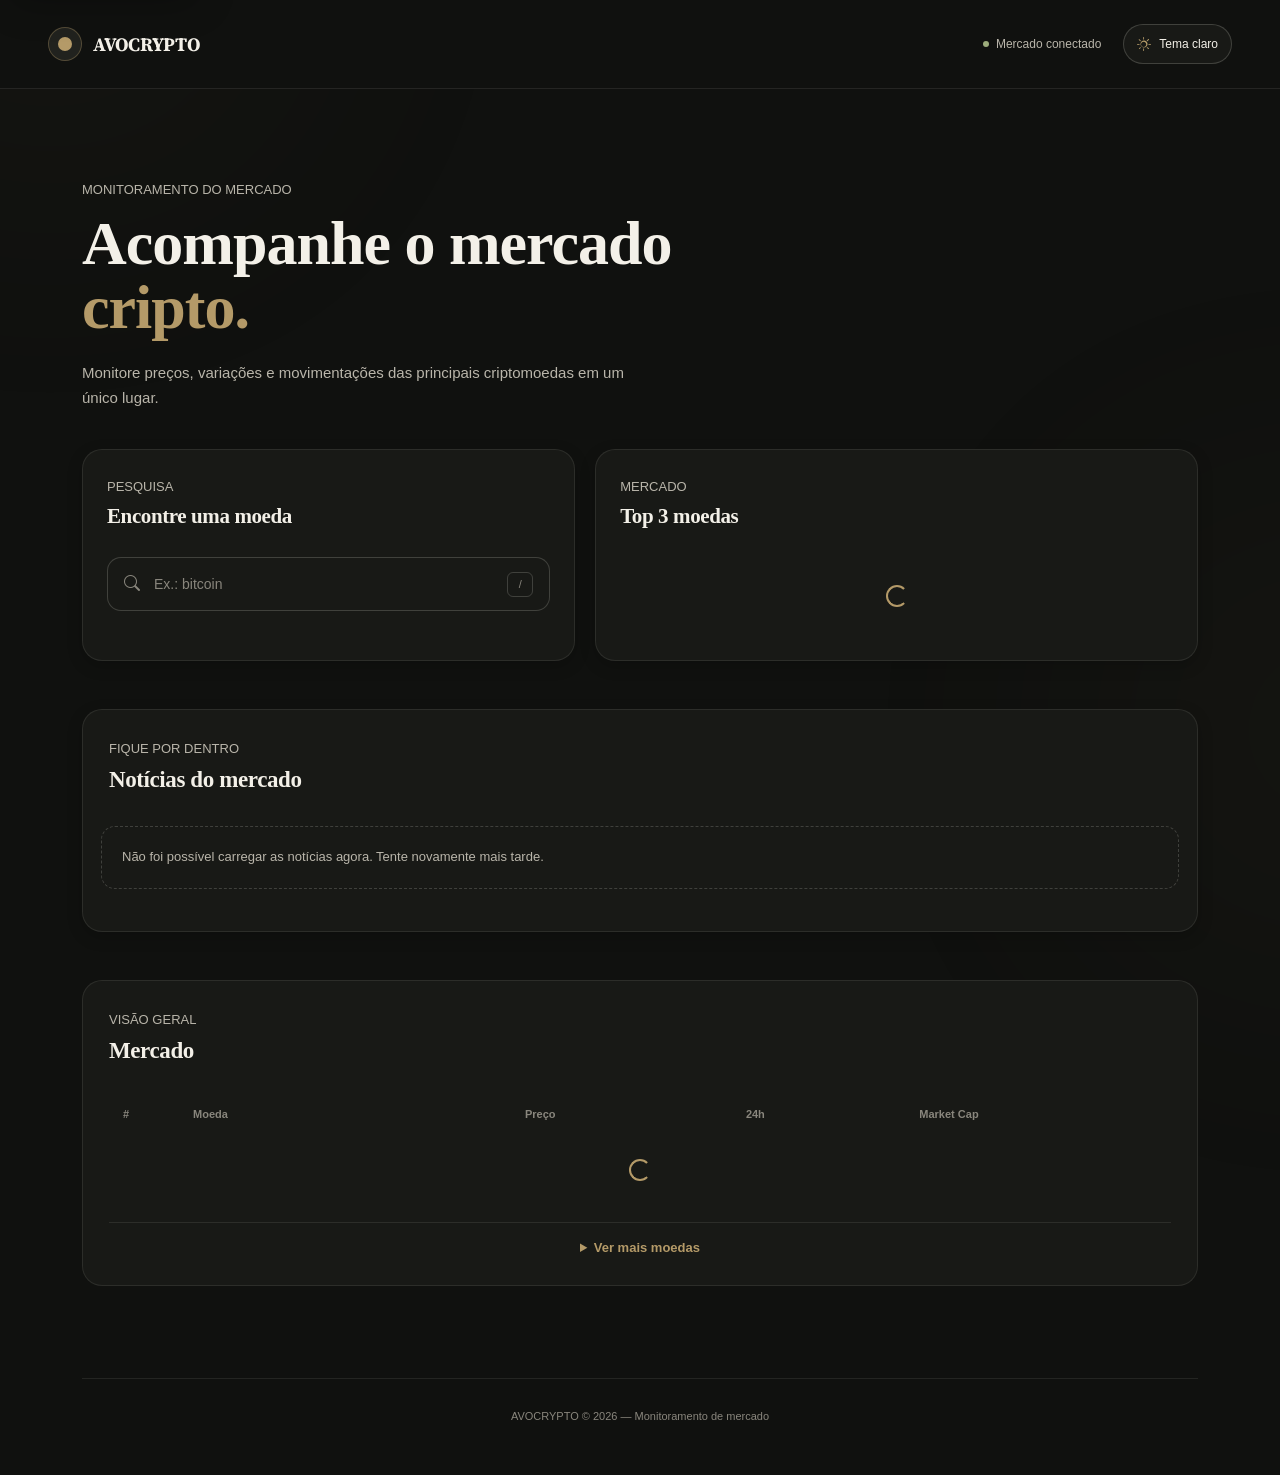
==== commit 6e225e0c: "feat: enhance dashboard layout and search functionality; implement ranking display for top cryptocur" ====
--- a/Home/home.html
+++ b/Home/home.html
@@ -136,96 +136,48 @@
 
 
 
-        <!-- =================================================
-             SEARCH
-        ================================================== -->
-
-        <section class="search-container reveal" aria-label="Pesquisar criptomoeda">
-
-            <div class="search-box">
-
-                <i class="bi bi-search" aria-hidden="true"></i>
-
-
-                <label for="cryptoSearch" class="visually-hidden">
-                    Pesquisar criptomoeda
-                </label>
-
-
-                <input type="search" id="cryptoSearch" placeholder="Pesquisar criptomoeda..." autocomplete="off"
-                    spellcheck="false" aria-label="Pesquisar criptomoeda">
-
-
-                <span class="search-shortcut" aria-hidden="true">
-                    /
-                </span>
-
-            </div>
-
-        </section>
-
-
-
-        <!-- =================================================
-             SEARCH RESULT
-        ================================================== -->
-
-        <section class="resultsSearch" id="ResultSearch" aria-live="polite" aria-label="Resultado da pesquisa">
-        </section>
-
-
-
-        <!-- =================================================
-             TOP 3
-        ================================================== -->
-
-        <section class="mt-5" aria-labelledby="market-title">
-
-            <div class="section-header reveal">
-
-                <div>
-
-                    <span class="small-label">
-                        MERCADO
-                    </span>
-
-                    <h2 id="market-title">
-                        Principais moedas
-                    </h2>
-
-                </div>
-
-            </div>
-
-
-            <!--
-                Os cards são inseridos pelo api.js
-                através do ID rankingtop3.
-            -->
-
-            <div id="rankingtop3" class="row g-3 mt-2" aria-live="polite">
-
-                <!-- Loading inicial -->
-
-                <div class="col-12">
-
-                    <div class="text-center py-4">
-
-                        <div class="spinner-border" role="status">
-
-                            <span class="visually-hidden">
-                                Carregando moedas...
-                            </span>
-
+        <div class="dashboard-overview">
+            <section class="dashboard-panel search-panel reveal" aria-labelledby="search-title">
+                <div class="section-header">
+                    <div>
+                        <span class="small-label">PESQUISA</span>
+                        <h2 id="search-title">Encontre uma moeda</h2>
+                    </div>
+                </div>
+
+                <div class="search-container">
+                    <div class="search-box">
+                        <i class="bi bi-search" aria-hidden="true"></i>
+                        <label for="cryptoSearch" class="visually-hidden">Pesquisar criptomoeda</label>
+                        <input type="search" id="cryptoSearch" placeholder="Ex.: bitcoin" autocomplete="off"
+                            spellcheck="false" aria-label="Pesquisar criptomoeda">
+                        <span class="search-shortcut" aria-hidden="true">/</span>
+                    </div>
+                </div>
+
+                <section class="resultsSearch" id="ResultSearch" aria-live="polite"
+                    aria-label="Resultado da pesquisa"></section>
+            </section>
+
+            <section class="dashboard-panel top-three-panel reveal" aria-labelledby="market-title">
+                <div class="section-header">
+                    <div>
+                        <span class="small-label">MERCADO</span>
+                        <h2 id="market-title">Top 3 moedas</h2>
+                    </div>
+                </div>
+
+                <div id="rankingtop3" class="row g-3 mt-2" aria-live="polite">
+                    <div class="col-12">
+                        <div class="text-center py-4">
+                            <div class="spinner-border" role="status">
+                                <span class="visually-hidden">Carregando moedas...</span>
+                            </div>
                         </div>
-
-                    </div>
-
-                </div>
-
-            </div>
-
-        </section>
+                    </div>
+                </div>
+            </section>
+        </div>
 
 
 
@@ -267,7 +219,7 @@
              MARKET TABLE
         ================================================== -->
 
-        <section class="table-section mt-4 reveal" aria-labelledby="overview-title">
+        <section class="table-section mt-5 reveal" aria-labelledby="overview-title">
 
             <div class="section-header">
 
@@ -333,6 +285,11 @@
 
                 </div>
 
+                <details class="ranking-more" id="rankingMore">
+                    <summary>Ver mais moedas</summary>
+                    <div id="rankingRest" aria-live="polite"></div>
+                </details>
+
             </div>
 
         </section>
--- a/Home/home.css
+++ b/Home/home.css
@@ -309,8 +309,83 @@
    SEARCH
 ========================================================= */
 .search-container {
+  margin-top: 20px;
+  position: relative;
+}
+
+.dashboard-overview {
+  display: grid;
+  grid-template-columns: minmax(0, 0.9fr) minmax(0, 1.1fr);
+  align-items: start;
+  gap: 20px;
   margin-top: 38px;
-  position: relative;
+}
+
+.dashboard-panel {
+  min-width: 0;
+  height: 100%;
+  padding: 24px;
+  border: 1px solid var(--line);
+  border-radius: var(--radius-l);
+  background: var(--surface);
+  box-shadow: var(--shadow-sm);
+}
+
+.dashboard-panel .section-header h2 {
+  font-size: 21px;
+}
+
+.top-three-panel #rankingtop3 {
+  margin-right: 0;
+  margin-left: 0;
+}
+
+.top-three-panel #rankingtop3 > [class*="col-"] {
+  width: 100%;
+}
+
+.top-three-panel .crypto-card {
+  min-height: 0;
+  display: grid;
+  grid-template-columns: minmax(0, 1fr) auto;
+  align-items: center;
+  gap: 5px 12px;
+  padding: 14px 16px;
+}
+
+.top-three-panel .card-top {
+  grid-column: 1;
+  grid-row: 1 / span 2;
+}
+
+.top-three-panel .coin-info {
+  gap: 9px;
+}
+
+.top-three-panel .coin-info > div {
+  min-width: 0;
+}
+
+.top-three-panel .coin-icon {
+  width: 36px;
+  height: 36px;
+}
+
+.top-three-panel .price {
+  grid-column: 2;
+  margin-top: 0;
+  font-size: 16px;
+  text-align: right;
+}
+
+.top-three-panel .change {
+  grid-column: 2;
+  margin-top: 0;
+  text-align: right;
+}
+
+.top-three-panel .mini-chart {
+  display: none;
 }
 
 .search-box {
@@ -784,6 +859,38 @@
   overflow-x: auto;
 }
 
+.ranking-more {
+  margin-top: 12px;
+  border-top: 1px solid var(--line);
+}
+
+.ranking-more summary {
+  width: fit-content;
+  margin: 0 auto;
+  padding: 15px 12px 2px;
+  color: var(--accent);
+  font-size: 13px;
+  font-weight: 600;
+  cursor: pointer;
+  transition: color var(--ease);
+}
+
+.ranking-more summary:hover {
+  color: var(--accent-light);
+}
+
+.ranking-more[open] summary {
+  margin-bottom: 8px;
+}
+
+#rankingRest .table-row:first-child {
+  border-top-color: transparent;
+}
+
+.ranking-more[open] summary::marker {
+  color: var(--accent);
+}
+
 .table-head,
 .table-row {
   display: grid;
@@ -822,6 +929,9 @@
   display: flex;
   align-items: center;
   gap: 12px;
+  min-width: 0;
+}
+.table-coin > div {
   min-width: 0;
 }
 .table-coin strong {
@@ -1032,6 +1142,13 @@
   .hero-section {
     max-width: 640px;
   }
+  .dashboard-overview {
+    grid-template-columns: minmax(0, 0.85fr) minmax(0, 1.15fr);
+    gap: 14px;
+  }
+  .dashboard-panel {
+    padding: 20px;
+  }
   .table-head,
   .table-row {
     grid-template-columns: 45px 2fr 1.2fr 1fr 1.3fr;
@@ -1081,8 +1198,12 @@
     line-height: 1.6;
   }
 
-  .search-container {
+  .dashboard-overview {
+    grid-template-columns: 1fr;
     margin-top: 30px;
+  }
+  .dashboard-panel {
+    padding: 18px;
   }
   .search-box {
     height: 52px;
@@ -1113,6 +1234,9 @@
   .table-section,
   .news-section {
     padding: 18px;
+  }
+  .dashboard-panel .section-header h2 {
+    font-size: 20px;
   }
   .graph-header {
     align-items: flex-start;
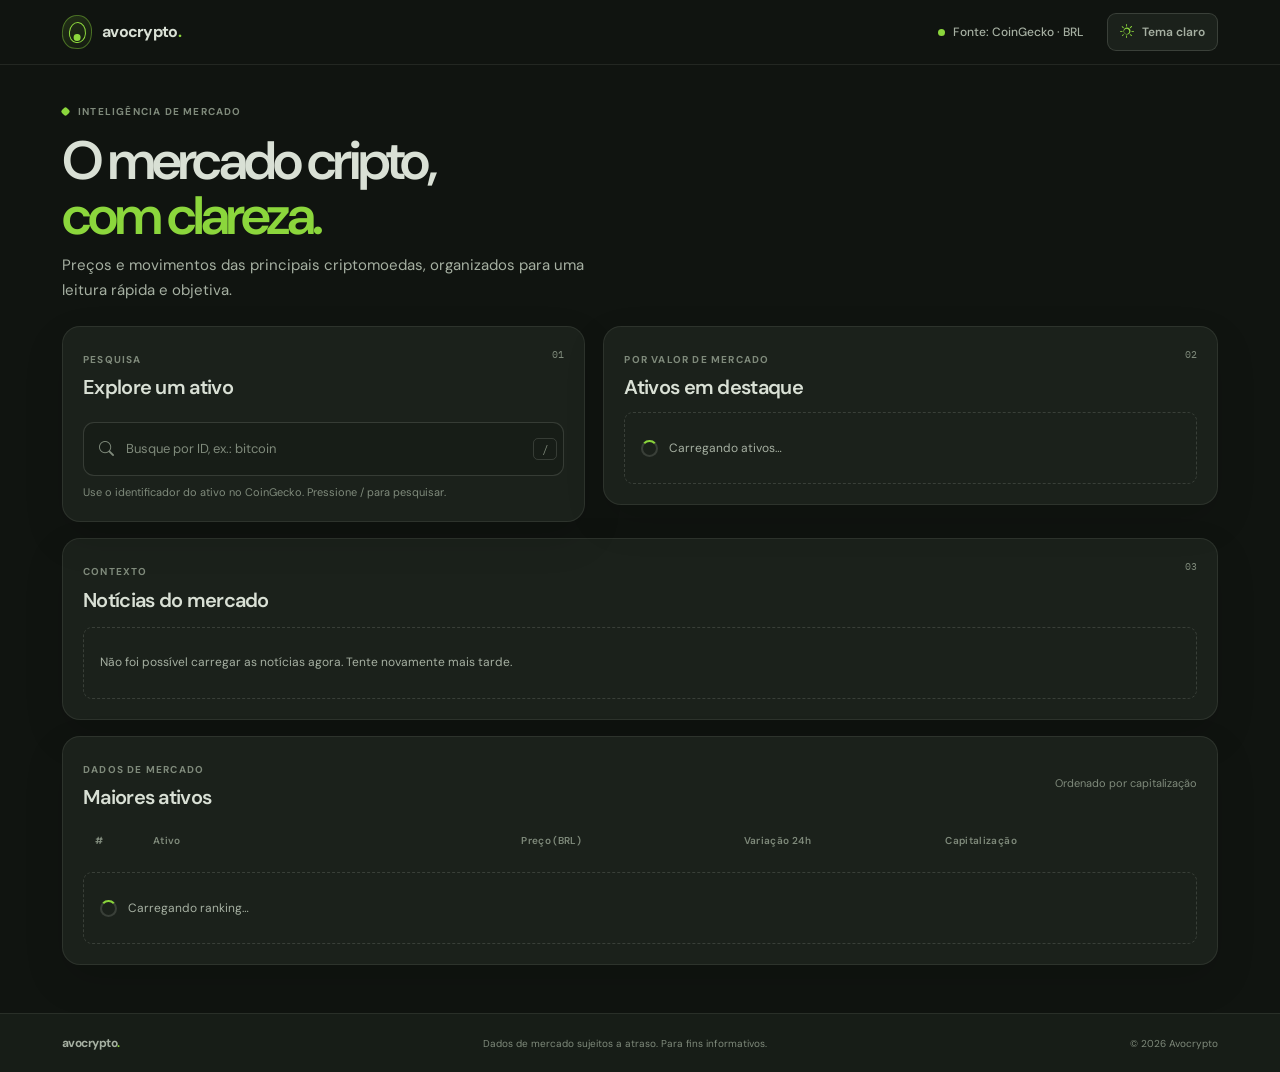
==== commit c25ea775: "Refactor CSS styles for improved design system and responsiveness; update color variables, typograph" ====
--- a/Home/home.html
+++ b/Home/home.html
@@ -8,31 +8,22 @@
 
     <meta name="description" content="AVOCRYPTO — Monitoramento de preços e movimentações do mercado de criptomoedas.">
 
-    <meta name="theme-color" content="#0b0d0f">
-
-
-    <title>AVOCRYPTO — Monitoramento</title>
-
-
-    <!-- =====================================================
-         BOOTSTRAP
-    ====================================================== -->
-
-    <link href="https://cdn.jsdelivr.net/npm/bootstrap@5.3.8/dist/css/bootstrap.min.css" rel="stylesheet">
-
-
-    <!-- =====================================================
-         BOOTSTRAP ICONS
-    ====================================================== -->
+    <meta name="theme-color" content="#101410">
+    <title>Avocrypto — Inteligência de mercado</title>
 
     <link rel="stylesheet" href="https://cdn.jsdelivr.net/npm/bootstrap-icons@1.13.1/font/bootstrap-icons.min.css">
-
-
-    <!-- =====================================================
-         CSS
-    ====================================================== -->
-
+    <link rel="preconnect" href="https://fonts.googleapis.com">
+    <link rel="preconnect" href="https://fonts.gstatic.com" crossorigin>
+    <link href="https://fonts.googleapis.com/css2?family=DM+Sans:wght@400;500;600;700&family=IBM+Plex+Mono:wght@400;500;600&display=swap" rel="stylesheet">
     <link rel="stylesheet" href="home.css">
+    <script>
+        try {
+            document.documentElement.dataset.theme =
+                localStorage.getItem("avocrypto-theme") === "light" ? "light" : "dark";
+        } catch (error) {
+            console.warn("A preferência de tema não pôde ser carregada.", error);
+        }
+    </script>
 
 </head>
 
@@ -41,289 +32,133 @@
 
     <a class="skip-link" href="#main-content">Pular para o conteúdo</a>
 
-    <!-- =====================================================
-         BACKGROUND
-    ====================================================== -->
-
-    <div class="background-glow glow-1" aria-hidden="true"></div>
-
-    <div class="background-glow glow-2" aria-hidden="true"></div>
-
-    <div class="background-grid" aria-hidden="true"></div>
-
-
-
-    <!-- =====================================================
-         HEADER
-    ====================================================== -->
-
-    <header class="container-fluid px-4 px-lg-5 py-4">
-
-        <div class="d-flex align-items-center justify-content-between header-inner">
-
-            <!-- LOGO -->
-
-            <a href="#" class="brand text-decoration-none" aria-label="AVOCRYPTO - Página inicial">
-
-                <div class="brand-icon" aria-hidden="true">
-                    <div></div>
-                </div>
-
-                <span>AVOCRYPTO</span>
-
+    <header class="site-header">
+        <div class="header-inner">
+            <a href="../index.html" class="brand" aria-label="Avocrypto — tela inicial">
+                <span class="brand-mark" aria-hidden="true"><span></span></span>
+                <span class="brand-name">avocrypto<span>.</span></span>
             </a>
 
-
-            <!-- STATUS -->
-
             <div class="header-actions">
-                <div class="market-status" title="Status da conexão com o mercado">
-
+                <div class="market-status" id="marketStatus" data-state="source">
                     <span class="status-dot" aria-hidden="true"></span>
-
-                    <span>Mercado conectado</span>
-
+                    <span id="marketStatusText">Fonte: CoinGecko · BRL</span>
                 </div>
-
                 <button class="theme-toggle" id="themeToggle" type="button" aria-label="Ativar tema claro"
                     aria-pressed="false">
                     <i class="bi bi-sun" aria-hidden="true"></i>
                     <span>Tema claro</span>
                 </button>
             </div>
-
         </div>
-
     </header>
 
-
-
-    <!-- =====================================================
-         MAIN
-    ====================================================== -->
-
-    <main class="container py-4" id="main-content">
-
-
-        <!-- =================================================
-             HERO
-        ================================================== -->
-
+    <main class="page-shell" id="main-content">
         <section class="hero-section reveal" aria-labelledby="hero-title">
-
-            <span class="small-label">
-                MONITORAMENTO DO MERCADO
-            </span>
-
-
-            <h1 id="hero-title">
-
-                Acompanhe o mercado
-
-                <span>cripto.</span>
-
-            </h1>
-
-
-            <p>
-
-                Monitore preços, variações e movimentações
-                das principais criptomoedas em um único lugar.
-
-            </p>
-
+            <span class="eyebrow"><span class="eyebrow-mark" aria-hidden="true"></span> INTELIGÊNCIA DE MERCADO</span>
+            <h1 id="hero-title">O mercado cripto,<br><span>com clareza.</span></h1>
+            <p>Preços e movimentos das principais criptomoedas, organizados para uma leitura rápida e objetiva.</p>
         </section>
-
-
 
         <div class="dashboard-overview">
             <section class="dashboard-panel search-panel reveal" aria-labelledby="search-title">
                 <div class="section-header">
                     <div>
-                        <span class="small-label">PESQUISA</span>
-                        <h2 id="search-title">Encontre uma moeda</h2>
+                        <span class="section-kicker">PESQUISA</span>
+                        <h2 id="search-title">Explore um ativo</h2>
                     </div>
+                    <span class="section-index">01</span>
                 </div>
-
                 <div class="search-container">
+                    <label for="cryptoSearch" class="visually-hidden">ID da criptomoeda no CoinGecko</label>
                     <div class="search-box">
                         <i class="bi bi-search" aria-hidden="true"></i>
-                        <label for="cryptoSearch" class="visually-hidden">Pesquisar criptomoeda</label>
-                        <input type="search" id="cryptoSearch" placeholder="Ex.: bitcoin" autocomplete="off"
-                            spellcheck="false" aria-label="Pesquisar criptomoeda">
-                        <span class="search-shortcut" aria-hidden="true">/</span>
+                        <input type="search" id="cryptoSearch" placeholder="Busque por ID, ex.: bitcoin"
+                            autocomplete="off" spellcheck="false" aria-describedby="search-hint">
+                        <kbd class="search-shortcut" aria-hidden="true">/</kbd>
                     </div>
+                    <p class="search-hint" id="search-hint">Use o identificador do ativo no CoinGecko. Pressione / para pesquisar.</p>
                 </div>
-
                 <section class="resultsSearch" id="ResultSearch" aria-live="polite"
-                    aria-label="Resultado da pesquisa"></section>
+                    aria-label="Resultado da pesquisa" aria-busy="false"></section>
             </section>
 
             <section class="dashboard-panel top-three-panel reveal" aria-labelledby="market-title">
                 <div class="section-header">
                     <div>
-                        <span class="small-label">MERCADO</span>
-                        <h2 id="market-title">Top 3 moedas</h2>
+                        <span class="section-kicker">POR VALOR DE MERCADO</span>
+                        <h2 id="market-title">Ativos em destaque</h2>
                     </div>
+                    <span class="section-index">02</span>
                 </div>
-
-                <div id="rankingtop3" class="row g-3 mt-2" aria-live="polite">
-                    <div class="col-12">
-                        <div class="text-center py-4">
-                            <div class="spinner-border" role="status">
-                                <span class="visually-hidden">Carregando moedas...</span>
-                            </div>
-                        </div>
-                    </div>
+                <div id="rankingtop3" class="top-three-list" aria-live="polite" aria-busy="true">
+                    <p class="state-message"><span class="loading-indicator" aria-hidden="true"></span>Carregando ativos…</p>
                 </div>
             </section>
         </div>
 
+        <section class="news-section content-section reveal" aria-labelledby="news-title">
+            <div class="section-header">
+                <div>
+                    <span class="section-kicker">CONTEXTO</span>
+                    <h2 id="news-title">Notícias do mercado</h2>
+                </div>
+                <span class="section-index">03</span>
+            </div>
+            <div id="lastNews" class="news-grid" aria-live="polite" aria-busy="true">
+                <p class="state-message"><span class="loading-indicator" aria-hidden="true"></span>Carregando notícias…</p>
+            </div>
+        </section>
 
-
-
-        <!-- =================================================
-             GRAPH
-        ================================================== -->
-
-        <section class="news-section mt-5 reveal" aria-labelledby="news-title">
-
-            <div class="section-header news-heading">
-
+        <section class="table-section content-section reveal" aria-labelledby="overview-title">
+            <div class="section-header">
                 <div>
-
-                    <span class="small-label">
-                        FIQUE POR DENTRO
-                    </span>
-
-                    <h2 id="news-title">
-                        Notícias do mercado
-                    </h2>
-
+                    <span class="section-kicker">DADOS DE MERCADO</span>
+                    <h2 id="overview-title">Maiores ativos</h2>
                 </div>
-
+                <span class="table-note">Ordenado por capitalização</span>
             </div>
 
-
-
-            <!-- CHART -->
-            <div id="lastNews" class="row g-3 mt-2" aria-live="polite" aria-busy="true">
-                <!-- Notícias serão inseridas aqui -->
+            <div class="crypto-table" id="marketTable" role="table" aria-label="Ranking das 100 maiores criptomoedas"
+                aria-busy="true">
+                <div class="table-head" role="row">
+                    <span role="columnheader">#</span>
+                    <span role="columnheader">Ativo</span>
+                    <span role="columnheader">Preço (BRL)</span>
+                    <span role="columnheader">Variação 24h</span>
+                    <span role="columnheader">Capitalização</span>
+                </div>
+                <div id="ranking100" role="rowgroup" aria-live="polite">
+                    <p class="state-message"><span class="loading-indicator" aria-hidden="true"></span>Carregando ranking…</p>
+                </div>
             </div>
-
+            <details class="ranking-more" id="rankingMore" hidden>
+                <summary>Ver mais moedas</summary>
+                <div class="crypto-table ranking-expanded" role="table"
+                    aria-label="Posições restantes do ranking de criptomoedas">
+                    <div class="table-head" role="row">
+                        <span role="columnheader">#</span>
+                        <span role="columnheader">Ativo</span>
+                        <span role="columnheader">Preço (BRL)</span>
+                        <span role="columnheader">Variação 24h</span>
+                        <span role="columnheader">Capitalização</span>
+                    </div>
+                    <div id="rankingRest" role="rowgroup" aria-live="polite"></div>
+                </div>
+            </details>
         </section>
-
-
-
-        <!-- =================================================
-             MARKET TABLE
-        ================================================== -->
-
-        <section class="table-section mt-5 reveal" aria-labelledby="overview-title">
-
-            <div class="section-header">
-
-                <div>
-
-                    <span class="small-label">
-                        VISÃO GERAL
-                    </span>
-
-                    <h2 id="overview-title">
-                        Mercado
-                    </h2>
-
-                </div>
-
-            </div>
-
-
-
-            <!-- TABELA -->
-
-            <div class="crypto-table">
-
-
-                <!-- CABEÇALHO -->
-
-                <div class="table-head" role="row">
-
-                    <span>#</span>
-
-                    <span>Moeda</span>
-
-                    <span>Preço</span>
-
-                    <span>24h</span>
-
-                    <span>Market Cap</span>
-
-                </div>
-
-
-
-                <!--
-                    O rankingTop100() do api.js
-                    coloca as criptomoedas aqui.
-                -->
-
-                <div id="ranking100" aria-live="polite">
-
-                    <!-- Loading -->
-
-                    <div class="text-center py-4">
-
-                        <div class="spinner-border" role="status">
-
-                            <span class="visually-hidden">
-                                Carregando mercado...
-                            </span>
-
-                        </div>
-
-                    </div>
-
-                </div>
-
-                <details class="ranking-more" id="rankingMore">
-                    <summary>Ver mais moedas</summary>
-                    <div id="rankingRest" aria-live="polite"></div>
-                </details>
-
-            </div>
-
-        </section>
-
     </main>
 
-
-
-
-    <!-- =====================================================
-         FOOTER
-    ====================================================== -->
-
-    <footer class="container text-center py-5">
-
-        <div class="footer-line" aria-hidden="true"></div>
-
-
-        <span>
-            AVOCRYPTO © 2026 — Monitoramento de mercado
-        </span>
-
+    <footer class="site-footer">
+        <div class="footer-inner">
+            <a href="../index.html" class="footer-brand">avocrypto<span>.</span></a>
+            <span>Dados de mercado sujeitos a atraso. Para fins informativos.</span>
+            <span>© 2026 Avocrypto</span>
+        </div>
     </footer>
 
-
-
-    <!-- =====================================================
-         JAVASCRIPT
-    ====================================================== -->
-
+    <script src="../script.js"></script>
     <script src="../jS/api.js"></script>
-
-    <script src="../jS/animations.js"></script>
-
     <script src="../jS/news.js"></script>
 
 
--- a/Home/home.css
+++ b/Home/home.css
@@ -1,1372 +1,1372 @@
-@import url("https://fonts.googleapis.com/css2?family=Source+Serif+4:wght@600;700&family=Public+Sans:wght@400;500;600;700&family=IBM+Plex+Mono:wght@500;600&display=swap");
-
-/* =========================================================
-   TOKENS
-========================================================= */
 :root {
   color-scheme: dark;
-  --c-bg: #10110f;
-  --c-surface: #181916;
-  --c-surface-2: #21221e;
-
-  --c-brand: #b49a68;
-  --c-brand-light: #d0b987;
-  --c-pit: #806549;
-  --c-yellow: #d0b987;
-
-  --c-ink: #f3f0e8;
-  --c-ink-dim: #b9b5aa;
-  --c-ink-faint: #89867d;
-
-  --c-up: #9cac7b;
-  --c-down: #d2877f;
-  --c-up-bg: rgba(156, 172, 123, 0.14);
-  --c-down-bg: rgba(210, 135, 127, 0.14);
-
-  --line: rgba(243, 240, 232, 0.09);
-  --line-strong: rgba(243, 240, 232, 0.18);
-  --brand-line: rgba(180, 154, 104, 0.35);
-
-  --shadow-sm: 0 5px 16px rgba(0, 0, 0, 0.2);
-  --shadow-md: 0 16px 38px rgba(0, 0, 0, 0.28);
-
-  --radius-s: 8px;
-  --radius-m: 14px;
-  --radius-l: 20px;
-
-  --font-display: "Fraunces", serif;
-  --font-sans: "Inter", -apple-system, BlinkMacSystemFont, sans-serif;
-  --font-mono: "IBM Plex Mono", monospace;
-
-  --ease: 0.22s ease;
-
-  --bg: var(--c-bg);
-  --surface: var(--c-surface);
-  --surface-2: var(--c-surface-2);
-  --accent: var(--c-brand);
-  --accent-light: var(--c-brand-light);
-  --accent-line: var(--brand-line);
-  --ink: var(--c-ink);
-  --ink-dim: var(--c-ink-dim);
-  --ink-faint: var(--c-ink-faint);
-  --gain: var(--c-up);
-  --loss: var(--c-down);
+  --bg: #101410;
+  --surface: #1b211b;
+  --surface-raised: #232a22;
+  --surface-soft: #171d17;
+  --accent: #8bd63c;
+  --accent-strong: #a3e45d;
+  --text: #d9e0d5;
+  --text-muted: #a6b0a2;
+  --text-subtle: #7f8a7b;
+  --positive: #9bdd68;
+  --negative: #f08a82;
+  --positive-soft: rgba(139, 214, 60, 0.1);
+  --negative-soft: rgba(240, 138, 130, 0.1);
+  --on-accent: #172012;
+  --border: rgba(217, 224, 213, 0.09);
+  --border-strong: rgba(217, 224, 213, 0.16);
+  --focus: #a3e45d;
+  --shadow-panel: 0 16px 40px rgba(0, 0, 0, 0.12);
+  --shadow-float: 0 18px 36px rgba(0, 0, 0, 0.22);
+  --radius-control: 9px;
+  --radius-card: 14px;
+  --radius-panel: 18px;
+  --font-sans: "DM Sans", -apple-system, BlinkMacSystemFont, "Segoe UI", sans-serif;
+  --font-mono: "IBM Plex Mono", "SFMono-Regular", Consolas, monospace;
+  --weight-regular: 400;
+  --weight-medium: 500;
+  --weight-semibold: 600;
+  --weight-bold: 700;
+  --space-1: 4px;
+  --space-2: 8px;
+  --space-3: 12px;
+  --space-4: 16px;
+  --space-5: 20px;
+  --space-6: 24px;
+  --space-8: 32px;
+  --space-10: 40px;
+  --ease-out: cubic-bezier(0.2, 0.7, 0.25, 1);
+  --duration-fast: 150ms;
+  --duration-normal: 220ms;
+  --duration-theme: 240ms;
+  --content-width: 1220px;
 }
 
 :root[data-theme="light"] {
   color-scheme: light;
-  --c-bg: #f4f1e9;
-  --c-surface: #fffdf8;
-  --c-surface-2: #eee9dd;
-
-  --c-brand: #78613a;
-  --c-brand-light: #5f4b2b;
-  --c-ink: #24241f;
-  --c-ink-dim: #5f5d54;
-  --c-ink-faint: #77746a;
-
-  --c-up: #526b3f;
-  --c-down: #a74f47;
-  --c-up-bg: rgba(82, 107, 63, 0.1);
-  --c-down-bg: rgba(167, 79, 71, 0.1);
-
-  --line: rgba(40, 38, 31, 0.1);
-  --line-strong: rgba(40, 38, 31, 0.19);
-  --brand-line: rgba(120, 97, 58, 0.32);
-
-  --shadow-sm: 0 5px 16px rgba(47, 42, 31, 0.06);
-  --shadow-md: 0 16px 38px rgba(47, 42, 31, 0.1);
-}
-
-/* =========================================================
-   RESET
-========================================================= */
+  --bg: #f4f6f0;
+  --surface: #ffffff;
+  --surface-raised: #f0f3eb;
+  --surface-soft: #f8faf5;
+  --accent: #3c741e;
+  --accent-strong: #2f6418;
+  --on-accent: #ffffff;
+  --text: #1c261b;
+  --text-muted: #52604f;
+  --text-subtle: #667361;
+  --positive: #38752b;
+  --negative: #b5413b;
+  --positive-soft: rgba(60, 116, 30, 0.09);
+  --negative-soft: rgba(181, 65, 59, 0.08);
+  --border: rgba(27, 43, 25, 0.1);
+  --border-strong: rgba(27, 43, 25, 0.18);
+  --focus: #2f6418;
+  --shadow-panel: 0 14px 36px rgba(30, 49, 26, 0.055);
+  --shadow-float: 0 18px 36px rgba(30, 49, 26, 0.12);
+}
+
 * {
   box-sizing: border-box;
+}
+
+html {
+  min-width: 320px;
+  scroll-behavior: smooth;
+}
+
+body {
+  min-width: 320px;
+  min-height: 100vh;
   margin: 0;
-  padding: 0;
-}
-html {
-  scroll-behavior: smooth;
-}
-
-body {
-  min-height: 100vh;
-  overflow-x: clip;
+  overflow-x: hidden;
   background: var(--bg);
-  color: var(--ink);
+  color: var(--text);
   font-family: var(--font-sans);
+  font-size: 15px;
+  line-height: 1.5;
   -webkit-font-smoothing: antialiased;
-  transition: background-color 0.25s ease, color 0.25s ease;
-}
-
-*:focus-visible {
-  outline: 3px solid var(--accent);
+  transition: background-color var(--duration-theme) ease, color var(--duration-theme) ease;
+}
+
+button,
+input {
+  font: inherit;
+}
+
+button {
+  color: inherit;
+}
+
+a {
+  color: inherit;
+}
+
+::selection {
+  background: rgba(139, 214, 60, 0.26);
+  color: var(--text);
+}
+
+:focus-visible {
+  outline: 2px solid var(--focus);
   outline-offset: 3px;
+}
+
+.visually-hidden {
+  position: absolute !important;
+  width: 1px !important;
+  height: 1px !important;
+  padding: 0 !important;
+  margin: -1px !important;
+  overflow: hidden !important;
+  clip: rect(0, 0, 0, 0) !important;
+  white-space: nowrap !important;
+  border: 0 !important;
 }
 
 .skip-link {
   position: fixed;
+  z-index: 20;
   top: 12px;
   left: 12px;
-  z-index: 20;
   padding: 10px 14px;
   transform: translateY(-160%);
-  border-radius: var(--radius-s);
+  border: 1px solid var(--border-strong);
+  border-radius: var(--radius-control);
   background: var(--surface);
-  color: var(--ink);
-  box-shadow: var(--shadow-md);
-  transition: transform var(--ease);
-}
+  color: var(--text);
+  text-decoration: none;
+  transition: transform var(--duration-fast) ease;
+}
+
 .skip-link:focus {
   transform: translateY(0);
 }
 
-::selection {
-  background: var(--brand-line);
-  color: var(--ink);
-}
-
-::-webkit-scrollbar {
-  width: 7px;
-}
-::-webkit-scrollbar-track {
+.site-header {
+  position: relative;
+  z-index: 2;
+  border-bottom: 1px solid var(--border);
   background: var(--bg);
-}
-::-webkit-scrollbar-thumb {
-  background: var(--line-strong);
-  border-radius: 20px;
-}
-::-webkit-scrollbar-thumb:hover {
-  background: var(--accent);
-}
-
-/* =========================================================
-   BACKGROUND
-========================================================= */
-.background-grid {
-  display: none;
-}
-
-.background-glow {
-  position: fixed;
-  width: 420px;
-  height: 420px;
-  border-radius: 50%;
-  filter: blur(160px);
-  opacity: 0.06;
-  z-index: -2;
-  pointer-events: none;
-}
-.glow-1 {
-  background: var(--accent);
-  top: -260px;
-  left: -160px;
-}
-.glow-2 {
-  background: var(--accent);
-  right: -260px;
-  top: 520px;
-}
-
-:root[data-theme="light"] .background-glow {
-  opacity: 0.035;
-}
-
-/* =========================================================
-   HEADER
-========================================================= */
-header {
-  border-bottom: 1px solid var(--line);
-  background: var(--bg);
-  position: relative;
-  z-index: 10;
-  transition: background-color 0.25s ease, border-color 0.25s ease;
+  transition: background-color var(--duration-theme) ease, border-color var(--duration-theme) ease;
 }
 
 .header-inner {
-  max-width: 1440px;
+  width: min(var(--content-width), 100%);
+  min-height: 64px;
   margin: 0 auto;
-}
-
-.header-actions {
-  display: flex;
-  align-items: center;
-  gap: 22px;
+  padding: 0 var(--space-8);
+  display: flex;
+  align-items: center;
+  justify-content: space-between;
+  gap: 20px;
 }
 
 .brand {
   display: inline-flex;
   align-items: center;
-  gap: 11px;
-  color: var(--ink);
-  font-family: "Source Serif 4", serif;
-  font-size: 19px;
+  gap: 10px;
+  color: var(--text);
+  text-decoration: none;
+}
+
+.brand-mark {
+  position: relative;
+  width: 30px;
+  height: 34px;
+  display: inline-grid;
+  place-items: center;
+  overflow: hidden;
+  border: 1px solid rgba(139, 214, 60, 0.42);
+  border-radius: 48% 48% 45% 45%;
+  background: linear-gradient(145deg, rgba(139, 214, 60, 0.15), rgba(139, 214, 60, 0.035));
+  transform: rotate(4deg);
+}
+
+.brand-mark::before {
+  width: 15px;
+  height: 19px;
+  border: 1px solid var(--accent);
+  border-radius: 50% 50% 46% 46%;
+  content: "";
+}
+
+.brand-mark span {
+  position: absolute;
+  bottom: 7px;
+  width: 7px;
+  height: 7px;
+  border-radius: 50%;
+  background: var(--accent);
+}
+
+.brand-name,
+.footer-brand {
+  font-size: 16px;
   font-weight: 700;
-  letter-spacing: -0.3px;
-}
-.brand:hover {
-  color: var(--accent-light);
-}
-
-.brand-icon {
-  width: 34px;
-  height: 34px;
-  display: flex;
-  align-items: center;
-  justify-content: center;
+  letter-spacing: -0.045em;
+}
+
+.brand-name > span,
+.footer-brand > span {
+  color: var(--accent);
+}
+
+.header-actions {
+  display: flex;
+  align-items: center;
+  gap: var(--space-6);
+}
+
+.market-status {
+  display: inline-flex;
+  align-items: center;
+  gap: 8px;
+  color: var(--text-muted);
+  font-size: 12px;
+  font-weight: 500;
+}
+
+.status-dot {
+  width: 7px;
+  height: 7px;
+  flex: 0 0 7px;
   border-radius: 50%;
-  border: 1px solid var(--brand-line);
-  background: var(--surface-2);
-  transition: transform var(--ease);
-}
-.brand:hover .brand-icon {
-  transform: rotate(6deg);
-}
-
-.brand-icon div {
-  width: 14px;
-  height: 14px;
+  background: var(--text-subtle);
+}
+
+.market-status[data-state="loading"] .status-dot {
+  background: #d4ae5e;
+  animation: status-pulse 1.4s ease-in-out infinite;
+}
+
+.market-status[data-state="success"] .status-dot {
+  background: var(--positive);
+}
+
+.market-status[data-state="warning"] .status-dot {
+  background: #d4ae5e;
+}
+
+.market-status[data-state="error"] .status-dot {
+  background: var(--negative);
+}
+
+.market-status[data-state="source"] .status-dot {
   background: var(--accent);
-  border-radius: 50%;
-}
-
-.market-status {
-  display: flex;
-  align-items: center;
-  gap: 7px;
-  color: var(--ink-dim);
-  font-size: 12px;
-}
-
-.status-dot {
-  width: 6px;
-  height: 6px;
-  border-radius: 50%;
-  background: var(--gain);
 }
 
 .theme-toggle {
-  min-height: 40px;
+  min-height: 38px;
   display: inline-flex;
   align-items: center;
   justify-content: center;
   gap: 8px;
-  padding: 0 13px;
-  border: 1px solid var(--line-strong);
-  border-radius: 999px;
+  padding: 0 12px;
+  border: 1px solid var(--border-strong);
+  border-radius: var(--radius-control);
   background: var(--surface);
-  color: var(--ink);
-  font: 500 12px/1 var(--font-sans);
+  color: var(--text-muted);
+  font-size: 12px;
+  font-weight: 600;
   cursor: pointer;
-  transition: background-color var(--ease), border-color var(--ease), transform var(--ease);
-}
-.theme-toggle:hover {
-  transform: translateY(-1px);
-  border-color: var(--accent);
-  background: var(--surface-2);
-}
+  transition: background-color var(--duration-fast) ease, border-color var(--duration-fast) ease, color var(--duration-fast) ease;
+}
+
 .theme-toggle i {
   color: var(--accent);
   font-size: 14px;
 }
 
-/* =========================================================
-   HERO
-========================================================= */
+.theme-toggle:hover {
+  border-color: var(--accent);
+  color: var(--text);
+}
+
+.page-shell {
+  width: min(var(--content-width), 100%);
+  margin: 0 auto;
+  padding: 30px var(--space-8) 48px;
+}
+
 .hero-section {
-  max-width: 740px;
-  padding-top: 64px;
-}
-
-.small-label {
-  display: inline-block;
-  color: var(--ink-dim);
-  font-size: 13px;
+  max-width: 700px;
+  padding: 4px 0 22px;
+}
+
+.eyebrow,
+.section-kicker {
+  display: inline-flex;
+  align-items: center;
+  gap: 9px;
+  color: var(--text-subtle);
+  font-size: 10px;
+  font-weight: 700;
+  letter-spacing: 0.12em;
+}
+
+.eyebrow-mark {
+  width: 7px;
+  height: 7px;
+  border-radius: 2px;
+  background: var(--accent);
+  transform: rotate(45deg);
 }
 
 .hero-section h1 {
-  margin-top: 10px;
-  font-family: var(--font-display);
-  font-size: clamp(38px, 5.5vw, 62px);
-  font-weight: 700;
-  letter-spacing: -1px;
-  line-height: 1.04;
-}
+  margin: 11px 0 9px;
+  color: var(--text);
+  font-size: clamp(36px, 4.7vw, 54px);
+  font-weight: 600;
+  letter-spacing: -0.065em;
+  line-height: 1.03;
+}
+
 .hero-section h1 span {
   color: var(--accent);
 }
 
-.hero-section p {
-  max-width: 580px;
-  margin-top: 20px;
-  color: var(--ink-dim);
+.hero-section > p {
+  max-width: 540px;
+  margin: 0;
+  color: var(--text-muted);
   font-size: 15px;
   line-height: 1.7;
 }
 
-/* =========================================================
-   SEARCH
-========================================================= */
-.search-container {
-  margin-top: 20px;
-  position: relative;
-}
-
 .dashboard-overview {
   display: grid;
-  grid-template-columns: minmax(0, 0.9fr) minmax(0, 1.1fr);
+  grid-template-columns: minmax(0, 0.92fr) minmax(0, 1.08fr);
   align-items: start;
-  gap: 20px;
-  margin-top: 38px;
+  gap: 18px;
+}
+
+.dashboard-panel,
+.content-section {
+  min-width: 0;
+  border: 1px solid var(--border);
+  border-radius: var(--radius-panel);
+  background: var(--surface);
+  box-shadow: var(--shadow-panel);
+  transition: background-color var(--duration-theme) ease, border-color var(--duration-theme) ease;
 }
 
 .dashboard-panel {
-  min-width: 0;
-  height: 100%;
-  padding: 24px;
-  border: 1px solid var(--line);
-  border-radius: var(--radius-l);
-  background: var(--surface);
-  box-shadow: var(--shadow-sm);
-}
-
-.dashboard-panel .section-header h2 {
-  font-size: 21px;
-}
-
-.top-three-panel #rankingtop3 {
-  margin-right: 0;
-  margin-left: 0;
-}
-
-.top-three-panel #rankingtop3 > [class*="col-"] {
+  padding: 20px;
+}
+
+.section-header {
+  display: flex;
+  align-items: center;
+  justify-content: space-between;
+  gap: 18px;
+}
+
+.section-header h2 {
+  margin: 5px 0 0;
+  color: var(--text);
+  font-size: 20px;
+  font-weight: 600;
+  letter-spacing: -0.035em;
+  line-height: 1.3;
+}
+
+.section-index {
+  align-self: flex-start;
+  color: var(--text-subtle);
+  font-family: var(--font-mono);
+  font-size: 10px;
+}
+
+.search-container {
+  margin: 22px 0 0;
+}
+
+.search-box {
+  min-height: 54px;
+  display: flex;
+  align-items: center;
+  gap: 12px;
+  padding: 5px 6px 5px 15px;
+  border: 1px solid var(--border-strong);
+  border-radius: 11px;
+  background: var(--surface-soft);
+  transition: border-color var(--duration-fast) ease, box-shadow var(--duration-fast) ease, background-color var(--duration-theme) ease;
+}
+
+.search-box:focus-within {
+  border-color: var(--accent);
+  box-shadow: 0 0 0 3px rgba(139, 214, 60, 0.1);
+}
+
+.search-box > i {
+  flex: 0 0 auto;
+  color: var(--text-subtle);
+  font-size: 15px;
+}
+
+.search-box input {
   width: 100%;
-}
-
-.top-three-panel .crypto-card {
-  min-height: 0;
+  min-width: 0;
+  flex: 1;
+  padding: 0;
+  border: 0;
+  outline: 0;
+  background: transparent;
+  color: var(--text);
+  font-size: 13px;
+}
+
+.search-box input::placeholder {
+  color: var(--text-subtle);
+  opacity: 1;
+}
+
+.search-box input::-webkit-search-cancel-button {
+  cursor: pointer;
+}
+
+.search-shortcut {
+  min-width: 24px;
+  padding: 2px 6px;
+  border: 1px solid var(--border-strong);
+  border-radius: 5px;
+  color: var(--text-subtle);
+  font-family: var(--font-mono);
+  font-size: 11px;
+  text-align: center;
+}
+
+.search-hint {
+  margin: 9px 0 0;
+  color: var(--text-subtle);
+  font-size: 11px;
+  line-height: 1.45;
+}
+
+.resultsSearch {
+  min-width: 0;
+}
+
+.state-message {
+  min-height: 72px;
+  display: flex;
+  align-items: center;
+  gap: 11px;
+  margin: 15px 0 0;
+  padding: 16px;
+  border: 1px dashed var(--border-strong);
+  border-radius: var(--radius-control);
+  color: var(--text-muted);
+  font-size: 12px;
+  line-height: 1.55;
+}
+
+.state-message.error-state {
+  border-style: solid;
+  border-color: rgba(240, 138, 130, 0.3);
+  background: var(--negative-soft);
+  color: var(--text);
+}
+
+.loading-indicator {
+  width: 17px;
+  height: 17px;
+  flex: 0 0 17px;
+  border: 2px solid var(--border-strong);
+  border-top-color: var(--accent);
+  border-radius: 50%;
+  animation: spin 750ms linear infinite;
+}
+
+.top-three-list {
+  display: grid;
+  gap: var(--space-2);
+  margin-top: 12px;
+}
+
+.top-three-list > [class*="col-"] {
+  min-width: 0;
+}
+
+.top-three-list > .state-message {
+  margin-top: 0;
+}
+
+.crypto-card {
+  min-width: 0;
   display: grid;
   grid-template-columns: minmax(0, 1fr) auto;
   align-items: center;
-  gap: 5px 12px;
-  padding: 14px 16px;
-}
-
-.top-three-panel .card-top {
-  grid-column: 1;
+  gap: 6px 14px;
+  padding: 11px 13px;
+  border: 1px solid var(--border);
+  border-radius: var(--radius-card);
+  background: var(--surface-soft);
+  transition: transform var(--duration-fast) var(--ease-out), border-color var(--duration-fast) ease, background-color var(--duration-theme) ease;
+}
+
+.crypto-card:hover {
+  transform: translateY(-2px);
+  border-color: var(--border-strong);
+  background: var(--surface-raised);
+}
+
+.card-top {
+  min-width: 0;
   grid-row: 1 / span 2;
-}
-
-.top-three-panel .coin-info {
-  gap: 9px;
-}
-
-.top-three-panel .coin-info > div {
-  min-width: 0;
-}
-
-.top-three-panel .coin-icon {
-  width: 36px;
-  height: 36px;
-}
-
-.top-three-panel .price {
-  grid-column: 2;
-  margin-top: 0;
-  font-size: 16px;
+  display: flex;
+  align-items: center;
+  gap: 12px;
+}
+
+.coin-info {
+  min-width: 0;
+  display: flex;
+  align-items: center;
+  gap: 10px;
+}
+
+.coin-info > div:not(.coin-icon) {
+  min-width: 0;
+}
+
+.coin-info h3 {
+  overflow: hidden;
+  margin: 0;
+  color: var(--text);
+  font-size: 13px;
+  font-weight: 600;
+  text-overflow: ellipsis;
+  white-space: nowrap;
+}
+
+.coin-info > div > span {
+  display: block;
+  margin-top: 2px;
+  color: var(--text-subtle);
+  font-size: 10px;
+  font-weight: 600;
+  letter-spacing: 0.06em;
+  text-transform: uppercase;
+}
+
+.coin-icon {
+  width: 38px;
+  height: 38px;
+  flex: 0 0 38px;
+  display: grid;
+  place-items: center;
+  overflow: hidden;
+  border: 1px solid var(--border);
+  border-radius: 50%;
+  background: var(--surface-raised);
+  color: var(--text-muted);
+  font-family: var(--font-mono);
+  font-size: 10px;
+  font-weight: 600;
+}
+
+.coin-icon.small {
+  width: 32px;
+  height: 32px;
+  flex-basis: 32px;
+  font-size: 9px;
+}
+
+.coin-icon img {
+  width: 100%;
+  height: 100%;
+  object-fit: cover;
+}
+
+.star-button {
+  width: 34px;
+  height: 34px;
+  flex: 0 0 34px;
+  display: grid;
+  place-items: center;
+  border: 1px solid transparent;
+  border-radius: 8px;
+  background: transparent;
+  color: var(--text-subtle);
+  cursor: pointer;
+  transition: color var(--duration-fast) ease, background-color var(--duration-fast) ease, border-color var(--duration-fast) ease;
+}
+
+.star-button:hover,
+.star-button[aria-pressed="true"] {
+  border-color: var(--border);
+  background: var(--positive-soft);
+  color: var(--accent);
+}
+
+.price,
+.crypto-result-meta dd {
+  font-family: var(--font-mono);
+  font-variant-numeric: tabular-nums;
+}
+
+.price {
+  margin: 0;
+  color: var(--text);
+  font-size: 15px;
+  font-weight: 600;
+  letter-spacing: -0.035em;
   text-align: right;
-}
-
-.top-three-panel .change {
-  grid-column: 2;
-  margin-top: 0;
+  white-space: nowrap;
+}
+
+.change {
+  color: var(--text-muted);
+  font-family: var(--font-mono);
+  font-size: 11px;
+  font-variant-numeric: tabular-nums;
+  font-weight: 500;
+  white-space: nowrap;
+}
+
+.change.positive {
+  color: var(--positive);
+}
+
+.change.negative {
+  color: var(--negative);
+}
+
+.crypto-card > .change {
   text-align: right;
 }
 
-.top-three-panel .mini-chart {
+.crypto-card .mini-chart {
   display: none;
 }
 
-.search-box {
-  height: 54px;
-  display: flex;
-  align-items: center;
-  padding: 0 16px;
-  border: 1px solid var(--line-strong);
-  border-radius: var(--radius-m);
-  background: var(--surface);
-  transition: border-color var(--ease);
-}
-.search-box:focus-within {
-  border-color: var(--accent-line);
-}
-
-.search-box i {
-  flex-shrink: 0;
-  color: var(--ink-faint);
-  font-size: 16px;
-}
-
-.search-box input {
-  width: 100%;
-  flex: 1;
-  border: none;
-  outline: none;
-  padding: 0 14px;
-  background: transparent;
-  color: var(--ink);
-  font-family: inherit;
+.positive {
+  color: var(--positive);
+}
+
+.negative {
+  color: var(--negative);
+}
+
+.crypto-result {
+  margin-top: 15px;
+  padding: 16px;
+  border: 1px solid var(--border);
+  border-radius: var(--radius-card);
+  background: var(--surface-soft);
+}
+
+.crypto-result > .d-flex {
+  display: flex;
+  align-items: center;
+  justify-content: space-between;
+  gap: 12px;
+  min-width: 0;
+}
+
+.crypto-result .table-coin {
+  min-width: 0;
+  display: flex;
+  align-items: center;
+  gap: 10px;
+}
+
+.crypto-result-info {
+  min-width: 0;
+  display: flex;
+  flex-direction: column;
+  gap: 2px;
+}
+
+.crypto-result-info strong {
+  overflow: hidden;
+  color: var(--text);
+  font-size: 13px;
+  font-weight: 600;
+  text-overflow: ellipsis;
+  white-space: nowrap;
+}
+
+.crypto-result-info small {
+  color: var(--text-subtle);
+  font-size: 10px;
+  font-weight: 600;
+  text-transform: uppercase;
+}
+
+.crypto-result-price {
+  min-width: 0;
+  display: flex;
+  flex-direction: column;
+  align-items: flex-end;
+  gap: 5px;
+  text-align: right;
+}
+
+.crypto-result-price strong {
+  color: var(--text);
+  font-family: var(--font-mono);
   font-size: 14px;
-}
-.search-box input::placeholder {
-  color: var(--ink-faint);
-}
-.search-box input::-webkit-search-cancel-button {
-  filter: invert(1);
-}
-
-.search-shortcut {
-  display: flex;
-  align-items: center;
-  justify-content: center;
-  min-width: 26px;
-  height: 25px;
-  border: 1px solid var(--line-strong);
-  border-radius: 6px;
-  color: var(--ink-faint);
+  font-variant-numeric: tabular-nums;
+  font-weight: 600;
+  white-space: nowrap;
+}
+
+.crypto-result-price small {
+  font-family: var(--font-mono);
   font-size: 11px;
-}
-
-/* =========================================================
-   SEARCH RESULT
-========================================================= */
-.resultsSearch {
-  width: 100%;
-}
-
-.crypto-result {
-  margin-top: 14px;
-  border: 1px solid var(--line);
-  border-radius: var(--radius-m);
-  background: var(--surface);
-  overflow: hidden;
-  transition: border-color var(--ease);
-}
-.crypto-result:hover {
-  border-color: var(--line-strong);
-}
-
-.crypto-result .coin-icon {
-  background: var(--surface-2);
-  border: 1px solid var(--line);
-}
-
-.crypto-result-info {
-  display: flex;
-  flex-direction: column;
-  gap: 3px;
-}
-.crypto-result-info strong {
-  color: var(--ink);
-  font-size: 14px;
-  font-weight: 600;
-}
-.crypto-result-info small {
-  color: var(--ink-faint);
-  font-size: 11px;
-}
-
-.crypto-result-price {
-  display: flex;
-  flex-direction: column;
-  gap: 3px;
-  text-align: right;
-}
-.crypto-result-price strong {
-  color: var(--ink);
-  font-family: "IBM Plex Mono", monospace;
-  font-size: 14px;
-  font-weight: 600;
-}
-.crypto-result-price small {
-  font-family: "IBM Plex Mono", monospace;
-  font-size: 11px;
-  font-weight: 600;
+  font-variant-numeric: tabular-nums;
+  font-weight: 500;
 }
 
 .crypto-result-meta {
   display: grid;
-  grid-template-columns: repeat(4, 1fr);
-  gap: 15px;
-  padding-top: 14px;
-  border-top: 1px solid var(--line);
-}
-.crypto-result-meta div {
+  grid-template-columns: repeat(2, minmax(0, 1fr));
+  gap: 13px 14px;
+  margin: 15px 0 0;
+  padding: 14px 0 0;
+  border-top: 1px solid var(--border);
+}
+
+.crypto-result-meta > div {
+  min-width: 0;
   display: flex;
   flex-direction: column;
   gap: 4px;
 }
+
+.crypto-result-meta dt,
 .crypto-result-meta span {
-  color: var(--ink-faint);
+  margin: 0 0 4px;
+  color: var(--text-subtle);
+  font-size: 10px;
+}
+
+.crypto-result-meta dd,
+.crypto-result-meta strong {
+  overflow-wrap: anywhere;
+  margin: 0;
+  color: var(--text-muted);
+  font-family: var(--font-mono);
   font-size: 11px;
-}
-.crypto-result-meta strong {
-  color: var(--ink-dim);
-  font-family: "IBM Plex Mono", monospace;
-  font-size: 11px;
+  font-variant-numeric: tabular-nums;
   font-weight: 500;
 }
 
-/* =========================================================
-   SECTION HEADERS
-========================================================= */
-.section-header {
-  display: flex;
-  align-items: end;
+.content-section {
+  margin-top: 16px;
+  padding: 20px;
+}
+
+.content-section .section-header {
+  margin-bottom: 14px;
+}
+
+.news-grid {
+  display: grid;
+  grid-template-columns: repeat(3, minmax(0, 1fr));
+  align-items: stretch;
+  gap: var(--space-3);
+}
+
+.news-grid > .state-message {
+  grid-column: 1 / -1;
+  margin: 0;
+}
+
+.news-grid > [class*="col-"] {
+  min-width: 0;
+}
+
+.news-card {
+  height: 100%;
+  min-height: 190px;
+  display: flex;
+  flex-direction: column;
+  padding: 15px;
+  border: 1px solid var(--border);
+  border-radius: var(--radius-card);
+  background: var(--surface-soft);
+  animation: news-enter 360ms var(--ease-out) both;
+  animation-delay: var(--news-delay, 0ms);
+  transition: transform var(--duration-fast) var(--ease-out), border-color var(--duration-fast) ease, background-color var(--duration-theme) ease;
+}
+
+.news-card:hover {
+  transform: translateY(-2px);
+  border-color: var(--border-strong);
+  background: var(--surface-raised);
+}
+
+.news-content {
+  min-height: 100%;
+  flex: 1;
+  display: flex;
+  flex-direction: column;
+}
+
+.news-empty {
+  grid-column: 1 / -1;
+  min-height: 72px;
+  display: flex;
+  align-items: center;
+  margin: 0;
+  padding: 16px;
+  border: 1px dashed var(--border-strong);
+  border-radius: var(--radius-control);
+  color: var(--text-muted);
+  font-size: 12px;
+  line-height: 1.55;
+}
+
+.news-meta {
+  display: flex;
+  align-items: center;
   justify-content: space-between;
-  gap: 20px;
-}
-.section-header h2 {
-  margin-top: 6px;
-  font-family: var(--font-display);
-  color: var(--ink);
-  font-size: 23px;
-  font-weight: 700;
-  letter-spacing: -0.4px;
-}
-
-/* =========================================================
-   CRYPTO CARDS
-========================================================= */
-.crypto-card {
-  position: relative;
-  min-height: 240px;
-  padding: 22px;
-  border: 1px solid var(--line);
-  border-radius: var(--radius-l);
-  background: var(--surface);
-  box-shadow: var(--shadow-sm);
-  transition: transform var(--ease), border-color var(--ease), background-color var(--ease), box-shadow var(--ease);
-}
-.crypto-card:hover {
-  transform: translateY(-4px);
-  border-color: var(--line-strong);
-  box-shadow: var(--shadow-md);
-}
-
-.card-top {
-  display: flex;
-  align-items: center;
-  justify-content: space-between;
-}
-
-.coin-info {
-  display: flex;
-  align-items: center;
-  gap: 12px;
-  min-width: 0;
-}
-.coin-info h3 {
-  max-width: 150px;
+  gap: 10px;
+  margin-bottom: 10px;
+}
+
+.news-kicker {
+  color: var(--text-subtle);
+  font-family: var(--font-mono);
+  font-size: 9px;
+  font-weight: 600;
+  letter-spacing: 0.1em;
+}
+
+.news-source {
+  max-width: 68%;
   overflow: hidden;
-  color: var(--ink);
-  font-size: 15px;
+  color: var(--accent);
+  font-size: 10px;
   font-weight: 600;
   text-overflow: ellipsis;
   white-space: nowrap;
 }
-.coin-info span {
+
+.news-card h3 {
+  margin: 0;
+  color: var(--text);
+  font-size: 15px;
+  font-weight: 600;
+  letter-spacing: -0.02em;
+  line-height: 1.4;
+}
+
+.news-card p {
+  display: -webkit-box;
+  overflow: hidden;
+  margin: 8px 0 12px;
+  color: var(--text-muted);
+  font-size: 12px;
+  line-height: 1.6;
+  -webkit-box-orient: vertical;
+  -webkit-line-clamp: 3;
+}
+
+.news-footer {
+  display: flex;
+  align-items: center;
+  justify-content: space-between;
+  gap: 12px;
+  margin-top: auto;
+  padding-top: 12px;
+  border-top: 1px solid var(--border);
+}
+
+.news-footer small {
+  color: var(--text-subtle);
+  font-size: 10px;
+}
+
+.news-link {
+  color: var(--accent);
+  font-size: 11px;
+  font-weight: 600;
+  text-decoration: none;
+  white-space: nowrap;
+}
+
+.news-link:hover {
+  color: var(--accent-strong);
+  text-decoration: underline;
+  text-underline-offset: 3px;
+}
+
+.table-note {
+  color: var(--text-subtle);
+  font-size: 11px;
+  text-align: right;
+}
+
+.crypto-table {
+  min-width: 0;
+}
+
+.table-head,
+.table-row {
+  display: grid;
+  grid-template-columns: 44px minmax(170px, 1.7fr) minmax(135px, 1fr) minmax(120px, 0.9fr) minmax(145px, 1.15fr);
+  align-items: center;
+  gap: 14px;
+}
+
+.table-head {
+  padding: 9px 12px;
+  color: var(--text-subtle);
+  font-size: 10px;
+  font-weight: 600;
+  letter-spacing: 0.035em;
+}
+
+.table-row {
+  min-height: 54px;
+  padding: 8px 12px;
+  border-top: 1px solid var(--border);
+  transition: background-color var(--duration-fast) ease;
+}
+
+.table-row:hover {
+  background: var(--surface-soft);
+}
+
+.table-row .coin-info {
+  overflow: hidden;
+}
+
+.table-coin {
+  min-width: 0;
+  display: flex;
+  align-items: center;
+  gap: 10px;
+}
+
+.table-coin > div:not(.coin-icon) {
+  min-width: 0;
+}
+
+.table-coin strong {
+  display: block;
+  overflow: hidden;
+  color: var(--text);
+  font-size: 12px;
+  font-weight: 600;
+  text-overflow: ellipsis;
+  white-space: nowrap;
+}
+
+.table-coin small {
   display: block;
   margin-top: 2px;
-  color: var(--ink-faint);
+  color: var(--text-subtle);
+  font-size: 10px;
+  font-weight: 600;
+  letter-spacing: 0.06em;
+  text-transform: uppercase;
+}
+
+.rank {
+  color: var(--text-subtle);
+  font-family: var(--font-mono);
+  font-size: 10px;
+  font-variant-numeric: tabular-nums;
+}
+
+.table-row > strong {
+  min-width: 0;
+  overflow: hidden;
+  color: var(--text-muted);
+  font-family: var(--font-mono);
   font-size: 11px;
-}
-
-.coin-icon {
-  width: 42px;
-  height: 42px;
-  flex-shrink: 0;
-  display: flex;
-  align-items: center;
-  justify-content: center;
-  border: 1px solid var(--line);
-  border-radius: 50%;
-  background: var(--surface-2);
-  color: var(--accent);
-  font-size: 12px;
-  font-weight: 700;
-  overflow: hidden;
-}
-.coin-icon img {
-  width: 70%;
-  height: 70%;
-  object-fit: contain;
-  display: block;
-}
-.coin-icon.small {
-  width: 36px;
-  height: 36px;
+  font-variant-numeric: tabular-nums;
+  font-weight: 500;
+  text-overflow: ellipsis;
+  white-space: nowrap;
+}
+
+.table-row > span.positive,
+.table-row > span.negative {
+  font-family: var(--font-mono);
   font-size: 11px;
-}
-.coin-icon.small img {
-  width: 72%;
-  height: 72%;
-}
-
-.star-button {
-  width: 32px;
-  height: 32px;
-  display: flex;
-  align-items: center;
-  justify-content: center;
-  flex-shrink: 0;
-  border: 1px solid transparent;
-  border-radius: var(--radius-s);
-  background: transparent;
-  color: var(--ink-faint);
-  font-size: 16px;
-  cursor: pointer;
-  transition: var(--ease);
-}
-.star-button:hover {
-  border-color: var(--line-strong);
-  color: var(--accent);
-}
-.star-button:focus-visible {
-  outline-offset: 1px;
-}
-
-.price {
-  margin-top: 26px;
-  color: var(--ink);
-  font-family: "IBM Plex Mono", monospace;
-  font-size: 25px;
-  font-weight: 600;
-  letter-spacing: -0.3px;
-}
-
-.change {
-  margin-top: 7px;
-  font-family: "IBM Plex Mono", monospace;
-  font-size: 12px;
-  font-weight: 600;
-}
-.positive {
-  color: var(--gain);
-}
-.negative {
-  color: var(--loss);
-}
-
-/* =========================================================
-   MINI CHART
-========================================================= */
-.mini-chart {
-  height: 42px;
-  position: relative;
-  margin-top: 20px;
-  overflow: hidden;
-}
-.chart-line {
-  position: absolute;
-  width: 100%;
-  height: 1px;
-  top: 20px;
-  left: 0;
-  background: linear-gradient(
-    90deg,
-    transparent,
-    var(--gain) 40%,
-    var(--gain) 60%,
-    transparent
-  );
-  opacity: 0.5;
-}
-.chart-two {
-  top: 24px;
-  opacity: 0.3;
-}
-.chart-three {
-  background: linear-gradient(
-    90deg,
-    transparent,
-    var(--loss) 40%,
-    var(--loss) 60%,
-    transparent
-  );
-}
-
-/* =========================================================
-   GRAPH
-========================================================= */
-.graph-section {
-  padding: 26px;
-  border: 1px solid var(--line);
-  border-radius: var(--radius-l);
-  background: var(--surface);
-}
-
-.news-section {
-  padding: 26px;
-  border: 1px solid var(--line);
-  border-radius: var(--radius-l);
-  background: var(--surface);
-  box-shadow: var(--shadow-sm);
-}
-
-.news-heading {
-  margin-bottom: 6px;
-}
-
-.news-heading h2 {
-  margin-top: 6px;
-  color: var(--ink);
-  font-family: var(--font-display);
-  font-size: 23px;
-  font-weight: 700;
-  letter-spacing: -0.4px;
-}
-
-.graph-header {
-  display: flex;
-  align-items: center;
-  justify-content: space-between;
-  gap: 20px;
-}
-.graph-header h2 {
-  margin-top: 6px;
-  font-family: "Source Serif 4", serif;
-  font-size: 23px;
-  font-weight: 700;
-  letter-spacing: -0.4px;
-}
-
-.graph-price {
-  text-align: right;
-}
-.graph-price strong {
-  display: block;
-  color: var(--ink);
-  font-family: "IBM Plex Mono", monospace;
-  font-size: 21px;
-  font-weight: 600;
-}
-.graph-price span {
-  display: block;
-  margin-top: 4px;
-  font-family: "IBM Plex Mono", monospace;
-  font-size: 12px;
-  font-weight: 600;
-}
-
-/* =========================================================
-   CHART AREA
-========================================================= */
-.chart-area {
-  position: relative;
-  height: 340px;
-  margin-top: 28px;
-}
-
-.chart-grid {
-  position: absolute;
-  inset: 0;
-  background-image: linear-gradient(var(--line) 1px, transparent 1px);
-  background-size: 100% 20%;
-  pointer-events: none;
-}
-
-.main-chart {
-  position: absolute;
-  inset: 0;
-  width: 100%;
-  height: 100%;
-  overflow: visible;
-}
-.chart-fill {
-  fill: url(#chartGradient);
-}
-
-.chart-path {
-  fill: none;
-  stroke: var(--gain);
-  stroke-width: 2;
-  vector-effect: non-scaling-stroke;
-  stroke-dasharray: 1500;
-  stroke-dashoffset: 1500;
-  animation: drawChart 1.4s ease forwards;
-}
-@keyframes drawChart {
-  to {
-    stroke-dashoffset: 0;
-  }
-}
-
-.chart-labels {
-  position: absolute;
-  right: 0;
-  bottom: -24px;
-  left: 0;
-  display: flex;
-  justify-content: space-between;
-  color: var(--ink-faint);
-  font-family: "IBM Plex Mono", monospace;
-  font-size: 10px;
-}
-
-/* =========================================================
-   PERIOD SELECTOR
-========================================================= */
-.period-selector {
-  display: flex;
-  gap: 4px;
-  margin-top: 42px;
-}
-.period-selector button {
-  border: 1px solid transparent;
-  border-radius: var(--radius-s);
-  padding: 7px 12px;
-  background: transparent;
-  color: var(--ink-faint);
-  font-family: inherit;
-  font-size: 12px;
+  font-variant-numeric: tabular-nums;
   font-weight: 500;
-  cursor: pointer;
-  transition: var(--ease);
-}
-.period-selector button:hover {
-  color: var(--ink-dim);
-}
-.period-selector button.selected {
-  border-color: var(--line-strong);
-  background: var(--surface-2);
-  color: var(--ink);
-}
-
-/* =========================================================
-   TABLE
-========================================================= */
-.table-section {
-  padding: 26px;
-  border: 1px solid var(--line);
-  border-radius: var(--radius-l);
-  background: var(--surface);
-}
-
-.crypto-table {
-  margin-top: 22px;
-  overflow-x: auto;
+  white-space: nowrap;
 }
 
 .ranking-more {
-  margin-top: 12px;
-  border-top: 1px solid var(--line);
+  margin-top: 8px;
+  border-top: 1px solid var(--border);
+}
+
+.ranking-more[hidden] {
+  display: none;
 }
 
 .ranking-more summary {
   width: fit-content;
   margin: 0 auto;
-  padding: 15px 12px 2px;
+  padding: 12px 12px 3px;
   color: var(--accent);
-  font-size: 13px;
+  font-size: 12px;
   font-weight: 600;
   cursor: pointer;
-  transition: color var(--ease);
 }
 
 .ranking-more summary:hover {
-  color: var(--accent-light);
+  color: var(--accent-strong);
 }
 
 .ranking-more[open] summary {
   margin-bottom: 8px;
 }
 
-#rankingRest .table-row:first-child {
-  border-top-color: transparent;
-}
-
-.ranking-more[open] summary::marker {
-  color: var(--accent);
-}
-
-.table-head,
-.table-row {
-  display: grid;
-  grid-template-columns:
-    55px minmax(180px, 2fr) minmax(120px, 1.3fr) minmax(90px, 1fr)
-    minmax(150px, 1.5fr);
-  align-items: center;
-  gap: 15px;
-  min-width: 650px;
-}
-
-.table-head {
-  padding: 12px 14px;
-  color: var(--ink-faint);
-  font-size: 11px;
-  font-weight: 600;
-}
-
-.table-row {
-  padding: 14px;
-  border-top: 1px solid var(--line);
-  color: var(--ink);
-  transition: background var(--ease);
-}
-.table-row:hover {
-  background: var(--surface-2);
-}
-
-.rank {
-  color: var(--ink-faint);
-  font-family: "IBM Plex Mono", monospace;
-  font-size: 11px;
-}
-
-.table-coin {
-  display: flex;
-  align-items: center;
-  gap: 12px;
-  min-width: 0;
-}
-.table-coin > div {
-  min-width: 0;
-}
-.table-coin strong {
-  display: block;
-  overflow: hidden;
-  color: var(--ink);
-  font-size: 13px;
-  font-weight: 600;
-  text-overflow: ellipsis;
-  white-space: nowrap;
-}
-.table-coin small {
-  display: block;
-  margin-top: 2px;
-  color: var(--ink-faint);
-  font-size: 11px;
-}
-
-.table-row > strong {
-  color: var(--ink-dim);
-  font-family: "IBM Plex Mono", monospace;
+.site-footer {
+  border-top: 1px solid var(--border);
+  background: var(--surface-soft);
+  transition: background-color var(--duration-theme) ease, border-color var(--duration-theme) ease;
+}
+
+.footer-inner {
+  width: min(var(--content-width), 100%);
+  min-height: 58px;
+  display: flex;
+  align-items: center;
+  justify-content: space-between;
+  gap: 20px;
+  margin: 0 auto;
+  padding: var(--space-4) var(--space-8);
+  color: var(--text-subtle);
+  font-size: 10px;
+}
+
+.footer-brand {
+  color: var(--text-muted);
   font-size: 12px;
-  font-weight: 500;
-}
-
-/* =========================================================
-   LOADING
-========================================================= */
-.spinner-border {
-  width: 22px;
-  height: 22px;
-  border-width: 2px;
-  color: var(--accent);
-}
-
-/* =========================================================
-   FOOTER
-========================================================= */
-footer {
-  margin-top: 20px;
-}
-.footer-line {
-  width: 100%;
-  height: 1px;
-  margin-bottom: 24px;
-  background: var(--line);
-}
-footer span {
-  color: var(--ink-faint);
-  font-size: 11px;
-}
-
-/* =========================================================
-   REVEAL
-========================================================= */
-.reveal {
+  text-decoration: none;
+}
+
+.motion-enabled .reveal {
   opacity: 0;
-  transform: translateY(14px);
-}
-.reveal.visible {
-  animation: reveal 0.55s cubic-bezier(0.2, 0.7, 0.25, 1) forwards;
-}
-@keyframes reveal {
-  from {
-    opacity: 0;
-    transform: translateY(14px);
-  }
-  to {
-    opacity: 1;
-    transform: translateY(0);
-  }
-}
-
-/* =========================================================
-   NEWS
-========================================================= */
-.news-card {
-  position: relative;
-  height: 100%;
-  border: 1px solid var(--line);
-  border-radius: var(--radius-m);
-  background: linear-gradient(145deg, var(--surface), var(--surface-2));
-  overflow: hidden;
-  box-shadow: var(--shadow-sm);
-  animation: news-enter 0.5s cubic-bezier(0.2, 0.7, 0.25, 1) both;
-  transition: transform var(--ease), border-color var(--ease), box-shadow var(--ease);
-}
+  transform: translateY(12px);
+  transition: opacity 420ms var(--ease-out), transform 420ms var(--ease-out);
+  transition-delay: var(--reveal-delay, 0ms);
+}
+
+.motion-enabled .reveal.is-visible {
+  opacity: 1;
+  transform: translateY(0);
+}
+
+@keyframes spin {
+  to { transform: rotate(360deg); }
+}
+
+@keyframes status-pulse {
+  50% { opacity: 0.45; }
+}
+
 @keyframes news-enter {
-  from {
-    opacity: 0;
-    transform: translateY(12px);
-  }
-  to {
-    opacity: 1;
-    transform: translateY(0);
-  }
-}
-.news-card:hover {
-  transform: translateY(-4px);
-  border-color: var(--line-strong);
-  box-shadow: var(--shadow-md);
-}
-
-.news-content {
-  min-height: 100%;
-  display: flex;
-  flex-direction: column;
-  padding: 22px;
-}
-
-.news-meta {
-  display: flex;
-  align-items: center;
-  justify-content: space-between;
-  gap: 10px;
-  margin-bottom: 16px;
-}
-
-.news-kicker {
-  color: var(--ink-faint);
-  font-family: var(--font-mono);
-  font-size: 9px;
-  font-weight: 600;
-  letter-spacing: 0.12em;
-}
-
-.news-source {
-  display: inline-flex;
-  align-items: center;
-  min-height: 25px;
-  max-width: 68%;
-  padding: 4px 9px;
-  overflow: hidden;
-  border: 1px solid var(--brand-line);
-  border-radius: 999px;
-  background: var(--c-up-bg);
-  color: var(--accent);
-  font-size: 10px;
-  font-weight: 600;
-  text-overflow: ellipsis;
-  white-space: nowrap;
-}
-
-.news-card h3 {
-  margin: 0;
-  color: var(--ink);
-  font-family: var(--font-display);
-  font-size: 18px;
-  font-weight: 600;
-  line-height: 1.35;
-}
-
-.news-card p {
-  margin-top: 12px;
-  margin-bottom: 22px;
-  color: var(--ink-dim);
-  font-size: 13px;
-  line-height: 1.6;
-  display: -webkit-box;
-  -webkit-line-clamp: 3;
-  -webkit-box-orient: vertical;
-  overflow: hidden;
-}
-
-.news-footer {
-  margin-top: auto;
-  display: flex;
-  align-items: center;
-  justify-content: space-between;
-  gap: 15px;
-  padding-top: 13px;
-  border-top: 1px solid var(--line);
-}
-.news-footer small {
-  color: var(--ink-faint);
-  font-size: 11px;
-}
-
-.news-link {
-  color: var(--accent);
-  font-size: 12px;
-  font-weight: 600;
-  text-decoration: none;
-  white-space: nowrap;
-  transition: var(--ease);
-}
-.news-link:hover {
-  color: var(--accent-light);
-}
-.news-link:focus-visible {
-  border-radius: 2px;
-}
-
-.news-empty {
-  grid-column: 1 / -1;
-  padding: 20px;
-  border: 1px dashed var(--line-strong);
-  border-radius: var(--radius-m);
-  color: var(--ink-dim);
-  font-size: 13px;
-  line-height: 1.6;
-}
-
-/* =========================================================
-   TABLET
-========================================================= */
-@media (max-width: 992px) {
+  from { opacity: 0; transform: translateY(8px); }
+  to { opacity: 1; transform: translateY(0); }
+}
+
+@media (max-width: 900px) {
+  .header-inner,
+  .page-shell,
+  .footer-inner {
+    padding-right: var(--space-6);
+    padding-left: var(--space-6);
+  }
+
+  .dashboard-overview {
+    grid-template-columns: minmax(0, 1fr);
+  }
+
+  .top-three-list {
+    grid-template-columns: repeat(3, minmax(0, 1fr));
+  }
+
+  .crypto-card {
+    grid-template-columns: minmax(0, 1fr) auto;
+    gap: 7px;
+    padding: 13px;
+  }
+
+  .card-top {
+    grid-column: 1 / -1;
+    grid-row: auto;
+    justify-content: space-between;
+  }
+
+  .crypto-card > .price,
+  .crypto-card > .change {
+    text-align: left;
+  }
+
+  .crypto-result-meta strong {
+    font-size: 10px;
+  }
+
+  .news-grid {
+    grid-template-columns: repeat(2, minmax(0, 1fr));
+  }
+}
+
+@media (max-width: 680px) {
+  .header-inner {
+    min-height: 64px;
+  }
+
+  .header-actions {
+    gap: var(--space-3);
+  }
+
+  .market-status {
+    max-width: 120px;
+    font-size: 10px;
+  }
+
+  .theme-toggle {
+    width: 38px;
+    padding: 0;
+  }
+
+  .theme-toggle span {
+    position: absolute;
+    width: 1px;
+    height: 1px;
+    overflow: hidden;
+    clip: rect(0, 0, 0, 0);
+    white-space: nowrap;
+  }
+
+  .page-shell {
+    padding-top: 35px;
+    padding-bottom: 48px;
+  }
+
   .hero-section {
-    max-width: 640px;
-  }
-  .dashboard-overview {
-    grid-template-columns: minmax(0, 0.85fr) minmax(0, 1.15fr);
-    gap: 14px;
-  }
-  .dashboard-panel {
-    padding: 20px;
-  }
-  .table-head,
+    padding-bottom: 27px;
+  }
+
+  .hero-section h1 {
+    font-size: clamp(36px, 9.5vw, 48px);
+  }
+
+  .hero-section > p {
+    max-width: 460px;
+    font-size: 14px;
+  }
+
+  .dashboard-panel,
+  .content-section {
+    padding: 16px;
+    border-radius: 15px;
+  }
+
+  .top-three-list {
+    grid-template-columns: minmax(0, 1fr);
+  }
+
+  .crypto-card {
+    grid-template-columns: minmax(0, 1fr) auto;
+    padding: 11px 13px;
+  }
+
+  .card-top {
+    grid-column: 1;
+    grid-row: 1 / span 2;
+    justify-content: flex-start;
+  }
+
+  .crypto-card > .price,
+  .crypto-card > .change {
+    text-align: right;
+  }
+
+  .crypto-card > .price {
+    grid-column: 2;
+  }
+
+  .crypto-card > .change {
+    grid-column: 2;
+  }
+
+  .content-section {
+    margin-top: 14px;
+  }
+
+  .content-section .section-header {
+    margin-bottom: 15px;
+  }
+
+  .news-grid {
+    grid-template-columns: minmax(0, 1fr);
+  }
+
+  .news-card {
+    min-height: 0;
+  }
+
+  .table-head {
+    display: none;
+  }
+
   .table-row {
-    grid-template-columns: 45px 2fr 1.2fr 1fr 1.3fr;
-  }
-}
-
-/* =========================================================
-   MOBILE
-========================================================= */
-@media (max-width: 768px) {
-  header {
-    padding-top: 16px !important;
-    padding-bottom: 16px !important;
-  }
-  .brand {
-    font-size: 17px;
-  }
-  .brand-icon {
-    width: 30px;
-    height: 30px;
-  }
+    grid-template-columns: 25px minmax(0, 1fr);
+    gap: 7px 10px;
+    padding: 13px 5px;
+  }
+
+  .table-row .rank {
+    grid-column: 1;
+    grid-row: 1;
+    padding-top: 6px;
+  }
+
+  .table-row .table-coin {
+    grid-column: 2;
+    grid-row: 1;
+  }
+
+  .table-row > .rank {
+    grid-column: 1;
+    grid-row: 1;
+    padding-top: 6px;
+  }
+
+  .table-row > .table-coin {
+    grid-column: 2;
+    grid-row: 1;
+  }
+
+  .table-row > strong:nth-child(3),
+  .table-row > span:nth-child(4),
+  .table-row > strong:nth-child(5) {
+    grid-column: 2;
+    display: flex;
+    align-items: baseline;
+    justify-content: space-between;
+    gap: 12px;
+    overflow: visible;
+    white-space: normal;
+  }
+
+  .table-row > strong:nth-child(3)::before {
+    color: var(--text-subtle);
+    content: "Preço";
+    font-family: var(--font-sans);
+    font-size: 10px;
+    font-weight: 500;
+  }
+
+  .table-row > span:nth-child(4)::before {
+    color: var(--text-subtle);
+    content: "Variação 24h";
+    font-family: var(--font-sans);
+    font-size: 10px;
+    font-weight: 500;
+  }
+
+  .table-row > strong:nth-child(5)::before {
+    color: var(--text-subtle);
+    content: "Market Cap";
+    font-family: var(--font-sans);
+    font-size: 10px;
+    font-weight: 500;
+  }
+
+  .footer-inner {
+    min-height: 0;
+    flex-wrap: wrap;
+    justify-content: flex-start;
+    gap: 8px 18px;
+    padding-top: 16px;
+    padding-bottom: 16px;
+  }
+
+  .footer-inner > span:nth-child(2) {
+    flex-basis: 100%;
+    order: 1;
+  }
+}
+
+@media (max-width: 380px) {
+  .header-inner,
+  .page-shell,
+  .footer-inner {
+    padding-right: var(--space-4);
+    padding-left: var(--space-4);
+  }
+
   .market-status {
-    display: none;
-  }
-  .header-actions {
-    gap: 0;
-  }
-  .theme-toggle {
-    min-height: 38px;
-    padding: 0 11px;
-  }
-  .theme-toggle span {
-    display: none;
-  }
-
-  .hero-section {
-    padding-top: 44px;
-    max-width: 100%;
-  }
-  .hero-section h1 {
-    font-size: clamp(36px, 11vw, 50px);
-    letter-spacing: -0.6px;
-  }
-  .hero-section p {
-    margin-top: 16px;
-    font-size: 14px;
-    line-height: 1.6;
-  }
-
-  .dashboard-overview {
-    grid-template-columns: 1fr;
-    margin-top: 30px;
-  }
-  .dashboard-panel {
-    padding: 18px;
-  }
+    max-width: 92px;
+  }
+
+  .dashboard-panel,
+  .content-section {
+    padding: 14px;
+  }
+
   .search-box {
-    height: 52px;
-    padding: 0 14px;
-  }
+    gap: 8px;
+    padding-left: 11px;
+  }
+
+  .search-box input {
+    font-size: 12px;
+  }
+
   .search-shortcut {
     display: none;
   }
 
-  .section-header {
-    align-items: flex-start;
-    gap: 15px;
-  }
-  .section-header h2 {
-    font-size: 20px;
-  }
-
-  .crypto-card {
-    min-height: 220px;
-    padding: 18px;
-  }
-  .price {
-    margin-top: 22px;
-    font-size: 22px;
-  }
-
-  .graph-section,
-  .table-section,
-  .news-section {
-    padding: 18px;
-  }
-  .dashboard-panel .section-header h2 {
-    font-size: 20px;
-  }
-  .graph-header {
-    align-items: flex-start;
-    gap: 15px;
-  }
-  .graph-header h2 {
-    font-size: 20px;
-  }
-  .news-heading h2 {
-    font-size: 20px;
-  }
-  .graph-price strong {
-    font-size: 16px;
-  }
-  .graph-price span {
-    font-size: 11px;
-  }
-
-  .chart-area {
-    height: 220px;
-    margin-top: 22px;
-  }
-
-  .period-selector {
-    justify-content: space-between;
-    gap: 3px;
-    margin-top: 36px;
-  }
-  .period-selector button {
-    flex: 1;
-    padding: 8px 5px;
-    font-size: 11px;
-  }
-
-  .table-head {
-    display: none;
-  }
-  .crypto-table {
-    overflow-x: visible;
-  }
-  .table-row {
-    min-width: 0;
-    grid-template-columns: 30px 1fr auto;
-    gap: 10px;
-    padding: 15px 4px;
-  }
-  .table-row > span:nth-child(4),
-  .table-row > strong:last-child {
-    display: none;
-  }
-  .table-row > strong {
-    font-size: 11px;
-  }
-
   .crypto-result {
-    padding: 12px !important;
-  }
+    padding: 12px;
+  }
+
+  .crypto-result > .d-flex {
+    gap: 8px;
+  }
+
+  .crypto-result .table-coin {
+    gap: 7px;
+  }
+
+  .crypto-result-info strong {
+    max-width: 115px;
+    font-size: 12px;
+  }
+
+  .crypto-result-price strong {
+    font-size: 12px;
+  }
+
   .crypto-result-meta {
-    grid-template-columns: repeat(2, 1fr);
-    gap: 12px;
-  }
-  .crypto-result-price strong {
-    font-size: 13px;
-  }
-}
-
-/* =========================================================
-   SMALL MOBILE
-========================================================= */
-@media (max-width: 480px) {
-  .hero-section h1 {
-    font-size: 36px;
-    letter-spacing: -0.4px;
-  }
-  .hero-section p {
-    font-size: 13px;
-  }
-  .crypto-card {
-    min-height: 210px;
-    padding: 16px;
-  }
-  .coin-icon {
-    width: 38px;
-    height: 38px;
+    gap: 11px 9px;
+  }
+
+  .crypto-result-meta strong {
     font-size: 10px;
   }
-  .coin-info h3 {
-    max-width: 130px;
-  }
-  .price {
-    font-size: 20px;
-  }
-  .graph-section,
-  .table-section,
-  .news-section {
-    padding: 16px;
-  }
-  .news-content {
-    padding: 18px;
-  }
-  .chart-area {
-    height: 190px;
-  }
-  .chart-labels {
-    font-size: 9px;
-  }
-  footer {
-    padding-bottom: 28px !important;
-  }
-}
-
-/* =========================================================
-   REDUCED MOTION
-========================================================= */
+}
+
 @media (prefers-reduced-motion: reduce) {
-  html {
-    scroll-behavior: auto;
-  }
   *,
   *::before,
   *::after {
+    scroll-behavior: auto !important;
     animation-duration: 0.01ms !important;
     animation-iteration-count: 1 !important;
     transition-duration: 0.01ms !important;
   }
-  .reveal {
+
+  .motion-enabled .reveal,
+  .motion-enabled .reveal.is-visible {
     opacity: 1;
     transform: none;
   }
-  .news-card {
-    animation: none;
-  }
-}
+}
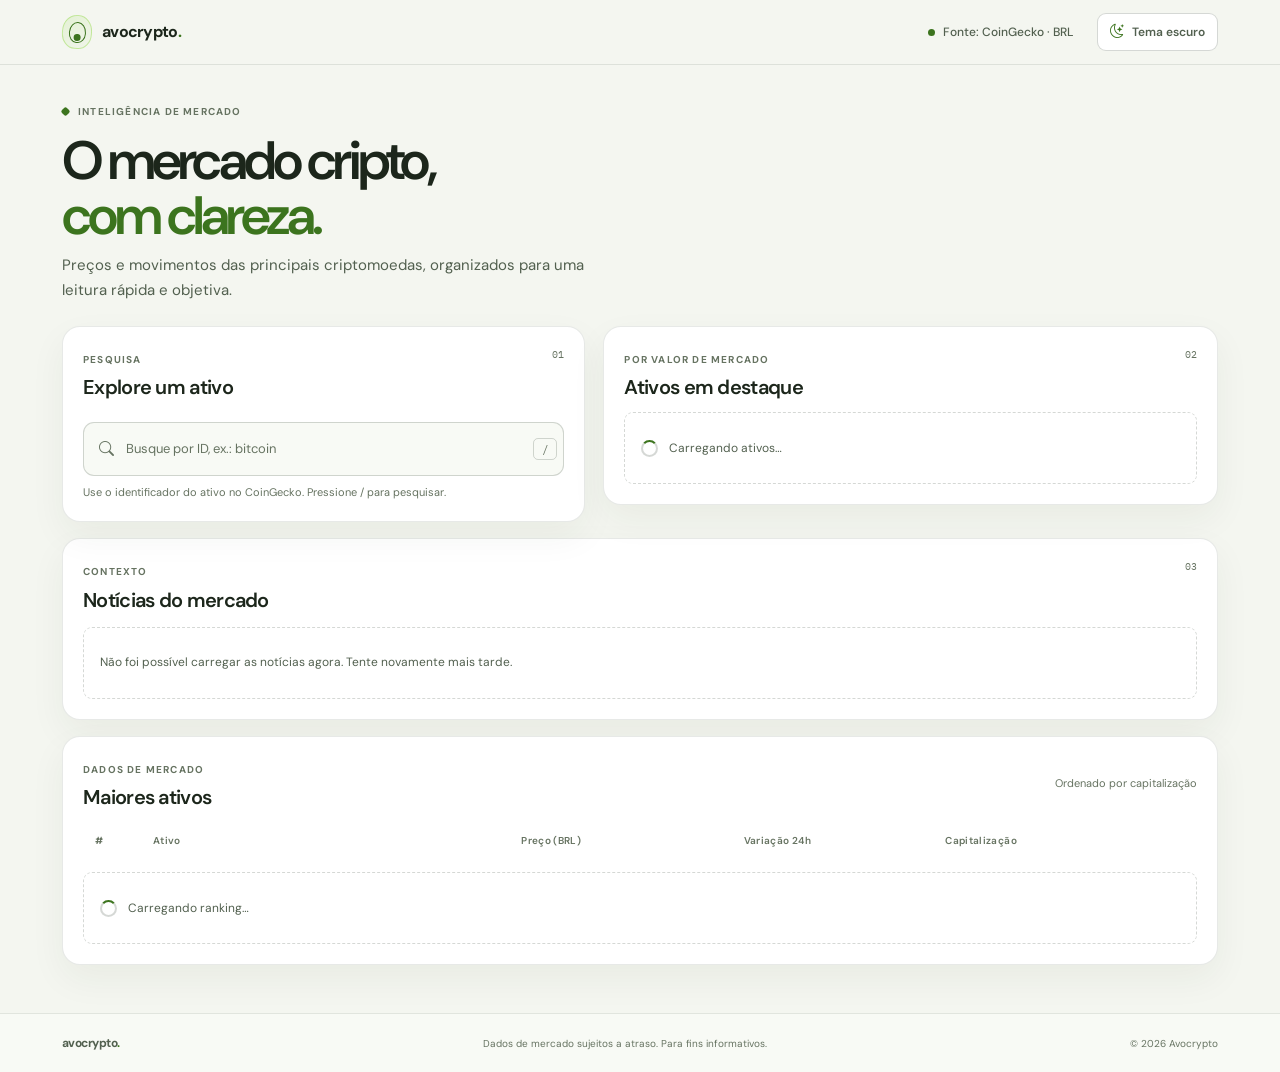
==== commit c312b126: "feat: implement theme toggle functionality and improve theme persistence; refactor related styles an" ====
--- a/Home/home.html
+++ b/Home/home.html
@@ -1,5 +1,5 @@
 <!DOCTYPE html>
-<html lang="pt-BR">
+<html data-theme="light" lang="pt-BR">
 
 <head>
     <meta charset="UTF-8">
@@ -14,12 +14,16 @@
     <link rel="stylesheet" href="https://cdn.jsdelivr.net/npm/bootstrap-icons@1.13.1/font/bootstrap-icons.min.css">
     <link rel="preconnect" href="https://fonts.googleapis.com">
     <link rel="preconnect" href="https://fonts.gstatic.com" crossorigin>
-    <link href="https://fonts.googleapis.com/css2?family=DM+Sans:wght@400;500;600;700&family=IBM+Plex+Mono:wght@400;500;600&display=swap" rel="stylesheet">
+    <link
+        href="https://fonts.googleapis.com/css2?family=DM+Sans:wght@400;500;600;700&family=IBM+Plex+Mono:wght@400;500;600&display=swap"
+        rel="stylesheet">
     <link rel="stylesheet" href="home.css">
     <script>
         try {
-            document.documentElement.dataset.theme =
-                localStorage.getItem("avocrypto-theme") === "light" ? "light" : "dark";
+            const savedTheme = localStorage.getItem("avocrypto-theme");
+            if (savedTheme === "light" || savedTheme === "dark") {
+                document.documentElement.dataset.theme = savedTheme;
+            }
         } catch (error) {
             console.warn("A preferência de tema não pôde ser carregada.", error);
         }
@@ -44,10 +48,10 @@
                     <span class="status-dot" aria-hidden="true"></span>
                     <span id="marketStatusText">Fonte: CoinGecko · BRL</span>
                 </div>
-                <button class="theme-toggle" id="themeToggle" type="button" aria-label="Ativar tema claro"
-                    aria-pressed="false">
-                    <i class="bi bi-sun" aria-hidden="true"></i>
-                    <span>Tema claro</span>
+                <button class="theme-toggle" id="themeToggle" type="button" aria-label="Ativar tema escuro"
+                    aria-pressed="true">
+                    <i class="bi bi-moon-stars" aria-hidden="true"></i>
+                    <span>Tema escuro</span>
                 </button>
             </div>
         </div>
@@ -77,10 +81,11 @@
                             autocomplete="off" spellcheck="false" aria-describedby="search-hint">
                         <kbd class="search-shortcut" aria-hidden="true">/</kbd>
                     </div>
-                    <p class="search-hint" id="search-hint">Use o identificador do ativo no CoinGecko. Pressione / para pesquisar.</p>
+                    <p class="search-hint" id="search-hint">Use o identificador do ativo no CoinGecko. Pressione / para
+                        pesquisar.</p>
                 </div>
-                <section class="resultsSearch" id="ResultSearch" aria-live="polite"
-                    aria-label="Resultado da pesquisa" aria-busy="false"></section>
+                <section class="resultsSearch" id="ResultSearch" aria-live="polite" aria-label="Resultado da pesquisa"
+                    aria-busy="false"></section>
             </section>
 
             <section class="dashboard-panel top-three-panel reveal" aria-labelledby="market-title">
@@ -92,7 +97,8 @@
                     <span class="section-index">02</span>
                 </div>
                 <div id="rankingtop3" class="top-three-list" aria-live="polite" aria-busy="true">
-                    <p class="state-message"><span class="loading-indicator" aria-hidden="true"></span>Carregando ativos…</p>
+                    <p class="state-message"><span class="loading-indicator" aria-hidden="true"></span>Carregando
+                        ativos…</p>
                 </div>
             </section>
         </div>
@@ -106,7 +112,8 @@
                 <span class="section-index">03</span>
             </div>
             <div id="lastNews" class="news-grid" aria-live="polite" aria-busy="true">
-                <p class="state-message"><span class="loading-indicator" aria-hidden="true"></span>Carregando notícias…</p>
+                <p class="state-message"><span class="loading-indicator" aria-hidden="true"></span>Carregando notícias…
+                </p>
             </div>
         </section>
 
@@ -129,7 +136,8 @@
                     <span role="columnheader">Capitalização</span>
                 </div>
                 <div id="ranking100" role="rowgroup" aria-live="polite">
-                    <p class="state-message"><span class="loading-indicator" aria-hidden="true"></span>Carregando ranking…</p>
+                    <p class="state-message"><span class="loading-indicator" aria-hidden="true"></span>Carregando
+                        ranking…</p>
                 </div>
             </div>
             <details class="ranking-more" id="rankingMore" hidden>
@@ -160,6 +168,7 @@
     <script src="../script.js"></script>
     <script src="../jS/api.js"></script>
     <script src="../jS/news.js"></script>
+    <script src="../jS/theme.js"></script>
 
 
 </body>
--- a/Home/home.css
+++ b/Home/home.css
@@ -22,7 +22,8 @@
   --radius-control: 9px;
   --radius-card: 14px;
   --radius-panel: 18px;
-  --font-sans: "DM Sans", -apple-system, BlinkMacSystemFont, "Segoe UI", sans-serif;
+  --font-sans:
+    "DM Sans", -apple-system, BlinkMacSystemFont, "Segoe UI", sans-serif;
   --font-mono: "IBM Plex Mono", "SFMono-Regular", Consolas, monospace;
   --weight-regular: 400;
   --weight-medium: 500;
@@ -86,7 +87,9 @@
   font-size: 15px;
   line-height: 1.5;
   -webkit-font-smoothing: antialiased;
-  transition: background-color var(--duration-theme) ease, color var(--duration-theme) ease;
+  transition:
+    background-color var(--duration-theme) ease,
+    color var(--duration-theme) ease;
 }
 
 button,
@@ -148,7 +151,9 @@
   z-index: 2;
   border-bottom: 1px solid var(--border);
   background: var(--bg);
-  transition: background-color var(--duration-theme) ease, border-color var(--duration-theme) ease;
+  transition:
+    background-color var(--duration-theme) ease,
+    border-color var(--duration-theme) ease;
 }
 
 .header-inner {
@@ -179,7 +184,11 @@
   overflow: hidden;
   border: 1px solid rgba(139, 214, 60, 0.42);
   border-radius: 48% 48% 45% 45%;
-  background: linear-gradient(145deg, rgba(139, 214, 60, 0.15), rgba(139, 214, 60, 0.035));
+  background: linear-gradient(
+    145deg,
+    rgba(139, 214, 60, 0.15),
+    rgba(139, 214, 60, 0.035)
+  );
   transform: rotate(4deg);
 }
 
@@ -270,7 +279,10 @@
   font-size: 12px;
   font-weight: 600;
   cursor: pointer;
-  transition: background-color var(--duration-fast) ease, border-color var(--duration-fast) ease, color var(--duration-fast) ease;
+  transition:
+    background-color var(--duration-fast) ease,
+    border-color var(--duration-fast) ease,
+    color var(--duration-fast) ease;
 }
 
 .theme-toggle i {
@@ -348,7 +360,9 @@
   border-radius: var(--radius-panel);
   background: var(--surface);
   box-shadow: var(--shadow-panel);
-  transition: background-color var(--duration-theme) ease, border-color var(--duration-theme) ease;
+  transition:
+    background-color var(--duration-theme) ease,
+    border-color var(--duration-theme) ease;
 }
 
 .dashboard-panel {
@@ -391,7 +405,10 @@
   border: 1px solid var(--border-strong);
   border-radius: 11px;
   background: var(--surface-soft);
-  transition: border-color var(--duration-fast) ease, box-shadow var(--duration-fast) ease, background-color var(--duration-theme) ease;
+  transition:
+    border-color var(--duration-fast) ease,
+    box-shadow var(--duration-fast) ease,
+    background-color var(--duration-theme) ease;
 }
 
 .search-box:focus-within {
@@ -503,7 +520,10 @@
   border: 1px solid var(--border);
   border-radius: var(--radius-card);
   background: var(--surface-soft);
-  transition: transform var(--duration-fast) var(--ease-out), border-color var(--duration-fast) ease, background-color var(--duration-theme) ease;
+  transition:
+    transform var(--duration-fast) var(--ease-out),
+    border-color var(--duration-fast) ease,
+    background-color var(--duration-theme) ease;
 }
 
 .crypto-card:hover {
@@ -591,7 +611,10 @@
   background: transparent;
   color: var(--text-subtle);
   cursor: pointer;
-  transition: color var(--duration-fast) ease, background-color var(--duration-fast) ease, border-color var(--duration-fast) ease;
+  transition:
+    color var(--duration-fast) ease,
+    background-color var(--duration-fast) ease,
+    border-color var(--duration-fast) ease;
 }
 
 .star-button:hover,
@@ -791,7 +814,10 @@
   background: var(--surface-soft);
   animation: news-enter 360ms var(--ease-out) both;
   animation-delay: var(--news-delay, 0ms);
-  transition: transform var(--duration-fast) var(--ease-out), border-color var(--duration-fast) ease, background-color var(--duration-theme) ease;
+  transition:
+    transform var(--duration-fast) var(--ease-out),
+    border-color var(--duration-fast) ease,
+    background-color var(--duration-theme) ease;
 }
 
 .news-card:hover {
@@ -909,7 +935,9 @@
 .table-head,
 .table-row {
   display: grid;
-  grid-template-columns: 44px minmax(170px, 1.7fr) minmax(135px, 1fr) minmax(120px, 0.9fr) minmax(145px, 1.15fr);
+  grid-template-columns:
+    44px minmax(170px, 1.7fr) minmax(135px, 1fr) minmax(120px, 0.9fr)
+    minmax(145px, 1.15fr);
   align-items: center;
   gap: 14px;
 }
@@ -1026,7 +1054,9 @@
 .site-footer {
   border-top: 1px solid var(--border);
   background: var(--surface-soft);
-  transition: background-color var(--duration-theme) ease, border-color var(--duration-theme) ease;
+  transition:
+    background-color var(--duration-theme) ease,
+    border-color var(--duration-theme) ease;
 }
 
 .footer-inner {
@@ -1051,7 +1081,9 @@
 .motion-enabled .reveal {
   opacity: 0;
   transform: translateY(12px);
-  transition: opacity 420ms var(--ease-out), transform 420ms var(--ease-out);
+  transition:
+    opacity 420ms var(--ease-out),
+    transform 420ms var(--ease-out);
   transition-delay: var(--reveal-delay, 0ms);
 }
 
@@ -1061,16 +1093,26 @@
 }
 
 @keyframes spin {
-  to { transform: rotate(360deg); }
+  to {
+    transform: rotate(360deg);
+  }
 }
 
 @keyframes status-pulse {
-  50% { opacity: 0.45; }
+  50% {
+    opacity: 0.45;
+  }
 }
 
 @keyframes news-enter {
-  from { opacity: 0; transform: translateY(8px); }
-  to { opacity: 1; transform: translateY(0); }
+  from {
+    opacity: 0;
+    transform: translateY(8px);
+  }
+  to {
+    opacity: 1;
+    transform: translateY(0);
+  }
 }
 
 @media (max-width: 900px) {
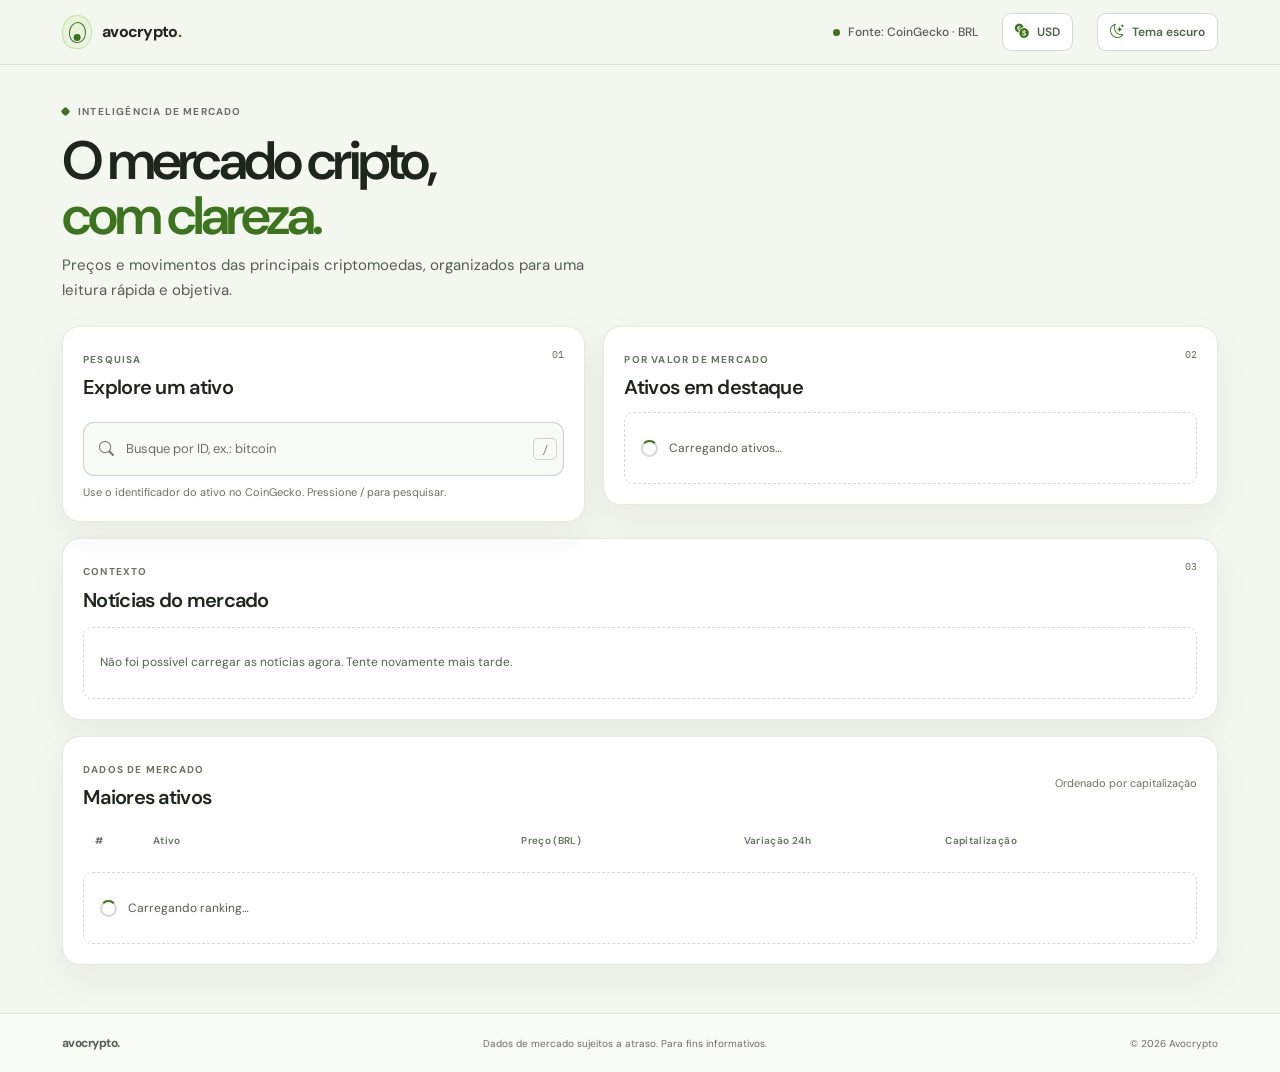
==== commit cbd63129: "Add currency switcher Co-authored-by: Copilot <223556219+Copilot@users.noreply.github.com>" ====
--- a/Home/home.html
+++ b/Home/home.html
@@ -48,6 +48,10 @@
                     <span class="status-dot" aria-hidden="true"></span>
                     <span id="marketStatusText">Fonte: CoinGecko · BRL</span>
                 </div>
+                <button class="currency-toggle" id="currencyToggle" type="button" aria-label="Trocar para USD">
+                    <i class="bi bi-currency-exchange" aria-hidden="true"></i>
+                    <span>USD</span>
+                </button>
                 <button class="theme-toggle" id="themeToggle" type="button" aria-label="Ativar tema escuro"
                     aria-pressed="true">
                     <i class="bi bi-moon-stars" aria-hidden="true"></i>
@@ -131,7 +135,7 @@
                 <div class="table-head" role="row">
                     <span role="columnheader">#</span>
                     <span role="columnheader">Ativo</span>
-                    <span role="columnheader">Preço (BRL)</span>
+                    <span role="columnheader">Preço (<span data-currency-code>BRL</span>)</span>
                     <span role="columnheader">Variação 24h</span>
                     <span role="columnheader">Capitalização</span>
                 </div>
@@ -147,7 +151,7 @@
                     <div class="table-head" role="row">
                         <span role="columnheader">#</span>
                         <span role="columnheader">Ativo</span>
-                        <span role="columnheader">Preço (BRL)</span>
+                        <span role="columnheader">Preço (<span data-currency-code>BRL</span>)</span>
                         <span role="columnheader">Variação 24h</span>
                         <span role="columnheader">Capitalização</span>
                     </div>
--- a/Home/home.css
+++ b/Home/home.css
@@ -265,7 +265,8 @@
   background: var(--accent);
 }
 
-.theme-toggle {
+.theme-toggle,
+.currency-toggle {
   min-height: 38px;
   display: inline-flex;
   align-items: center;
@@ -285,12 +286,14 @@
     color var(--duration-fast) ease;
 }
 
-.theme-toggle i {
+.theme-toggle i,
+.currency-toggle i {
   color: var(--accent);
   font-size: 14px;
 }
 
-.theme-toggle:hover {
+.theme-toggle:hover,
+.currency-toggle:hover {
   border-color: var(--accent);
   color: var(--text);
 }
@@ -1171,12 +1174,14 @@
     font-size: 10px;
   }
 
-  .theme-toggle {
+  .theme-toggle,
+  .currency-toggle {
     width: 38px;
     padding: 0;
   }
 
-  .theme-toggle span {
+  .theme-toggle span,
+  .currency-toggle span {
     position: absolute;
     width: 1px;
     height: 1px;
